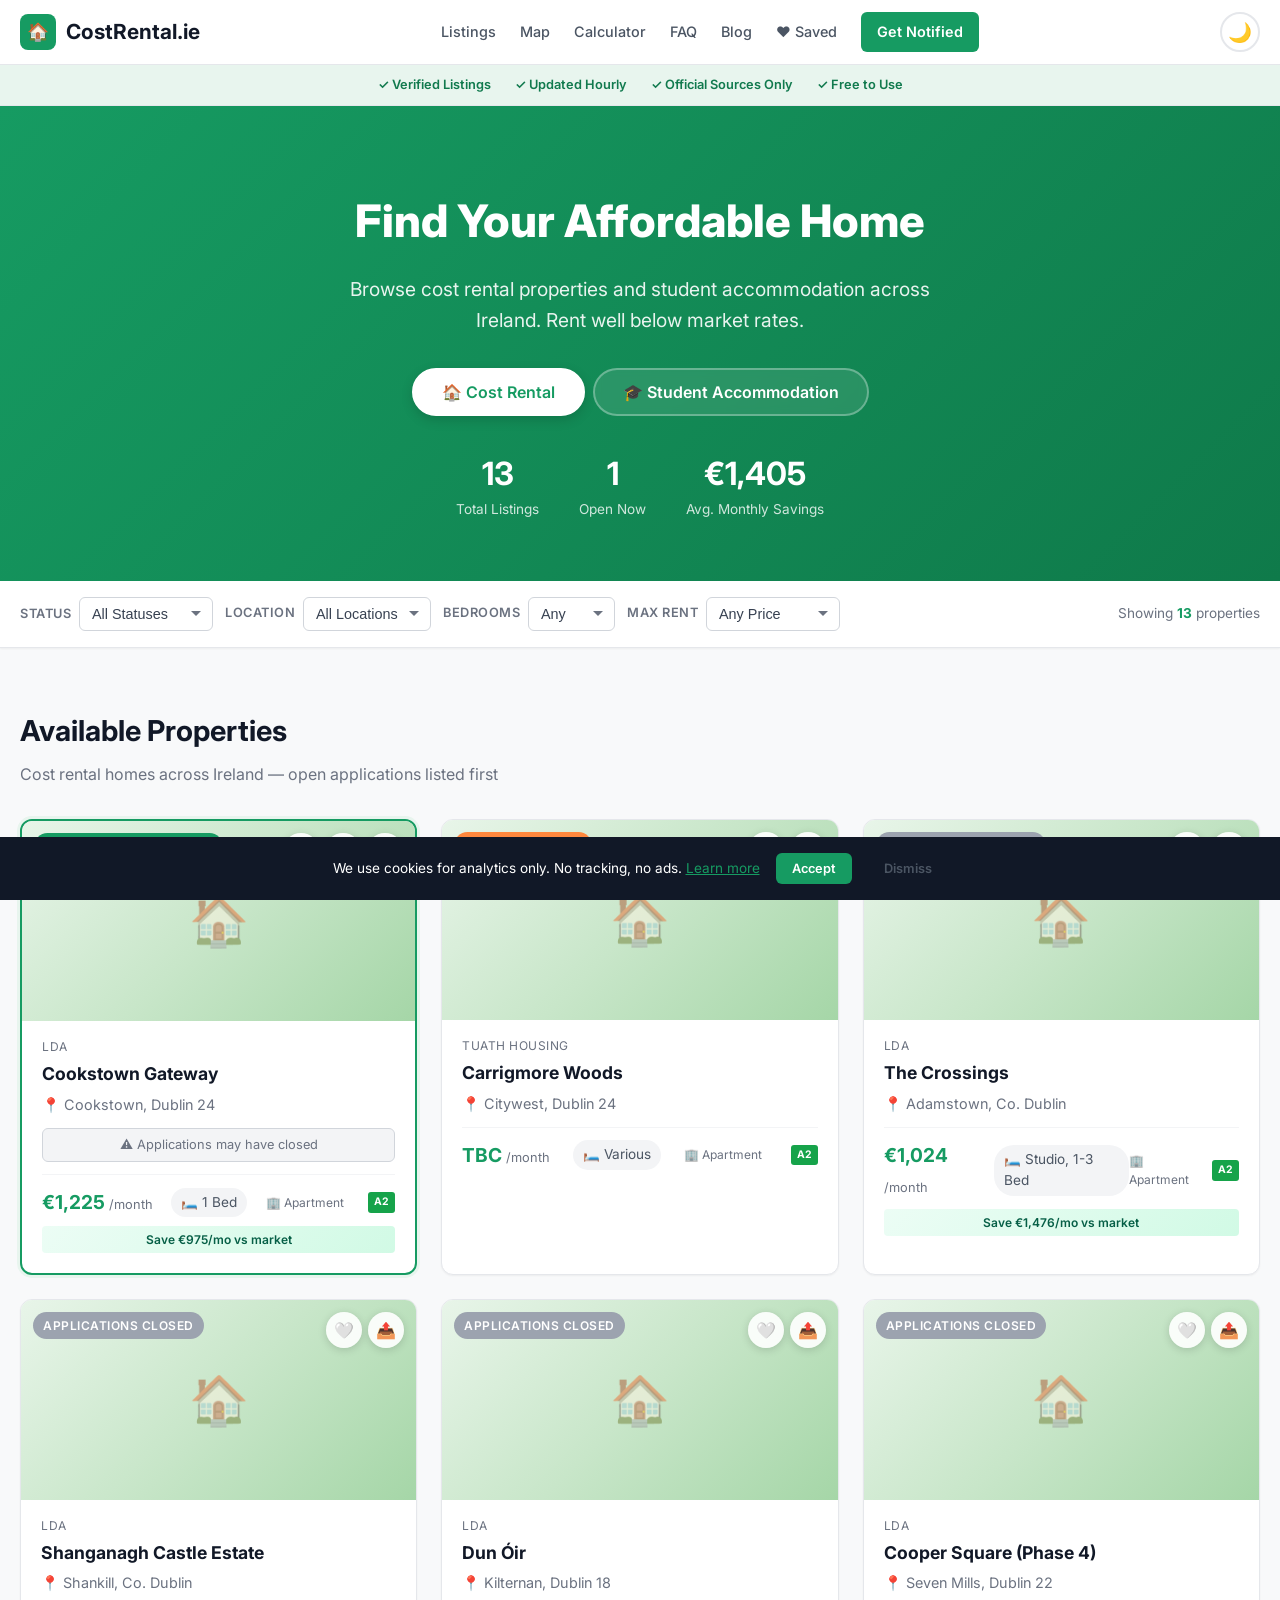
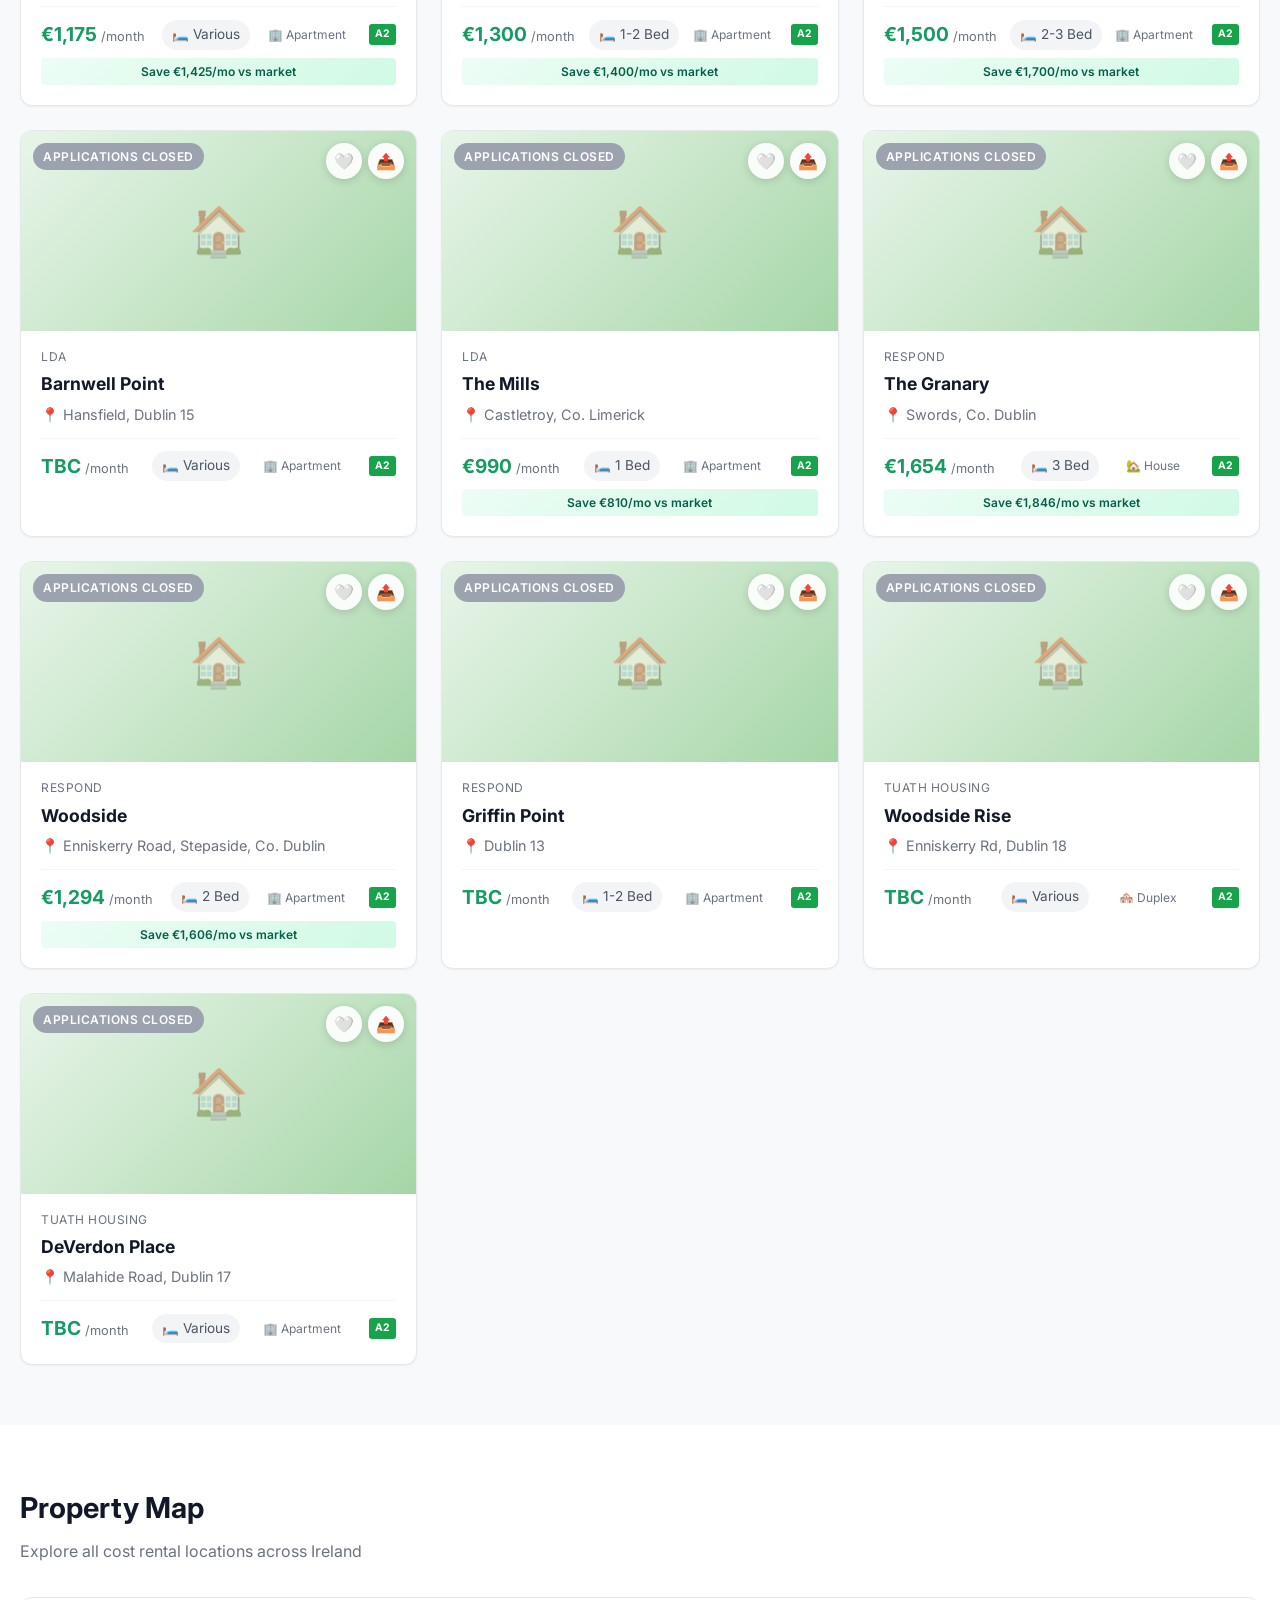
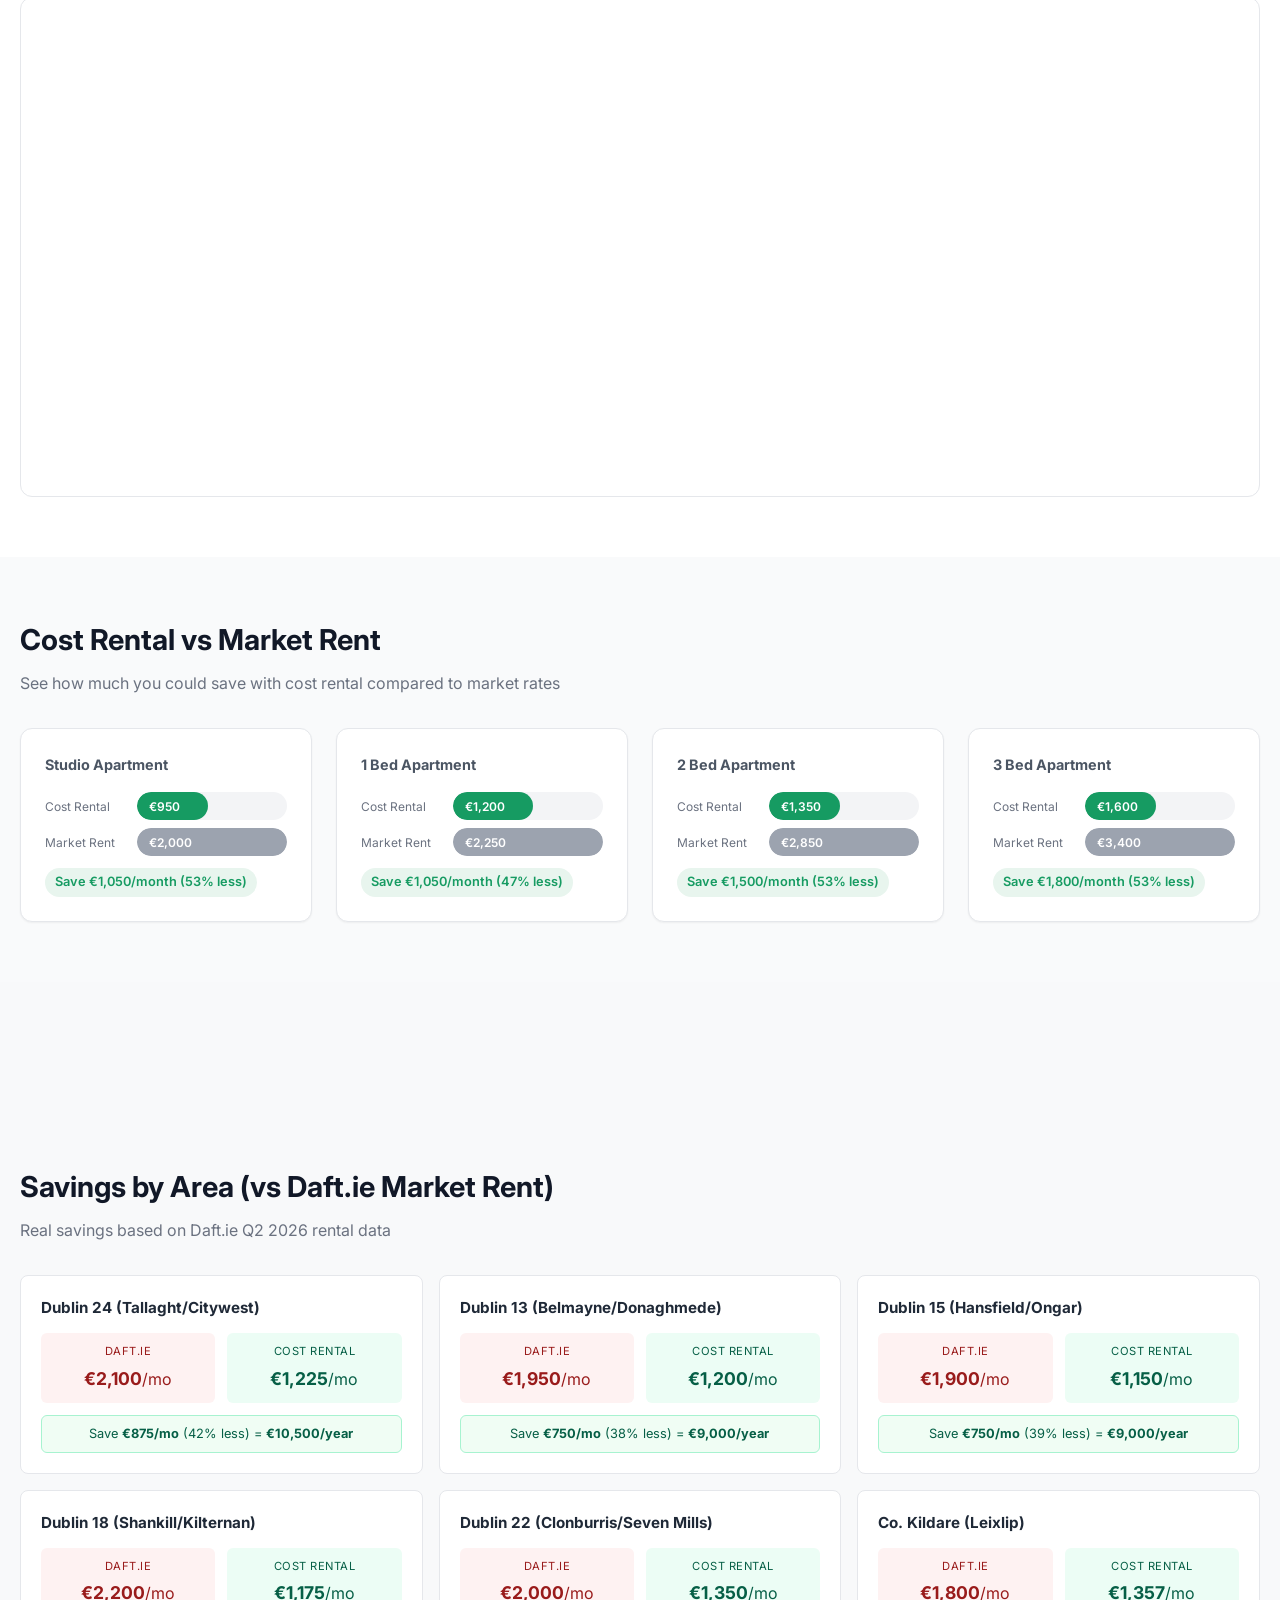
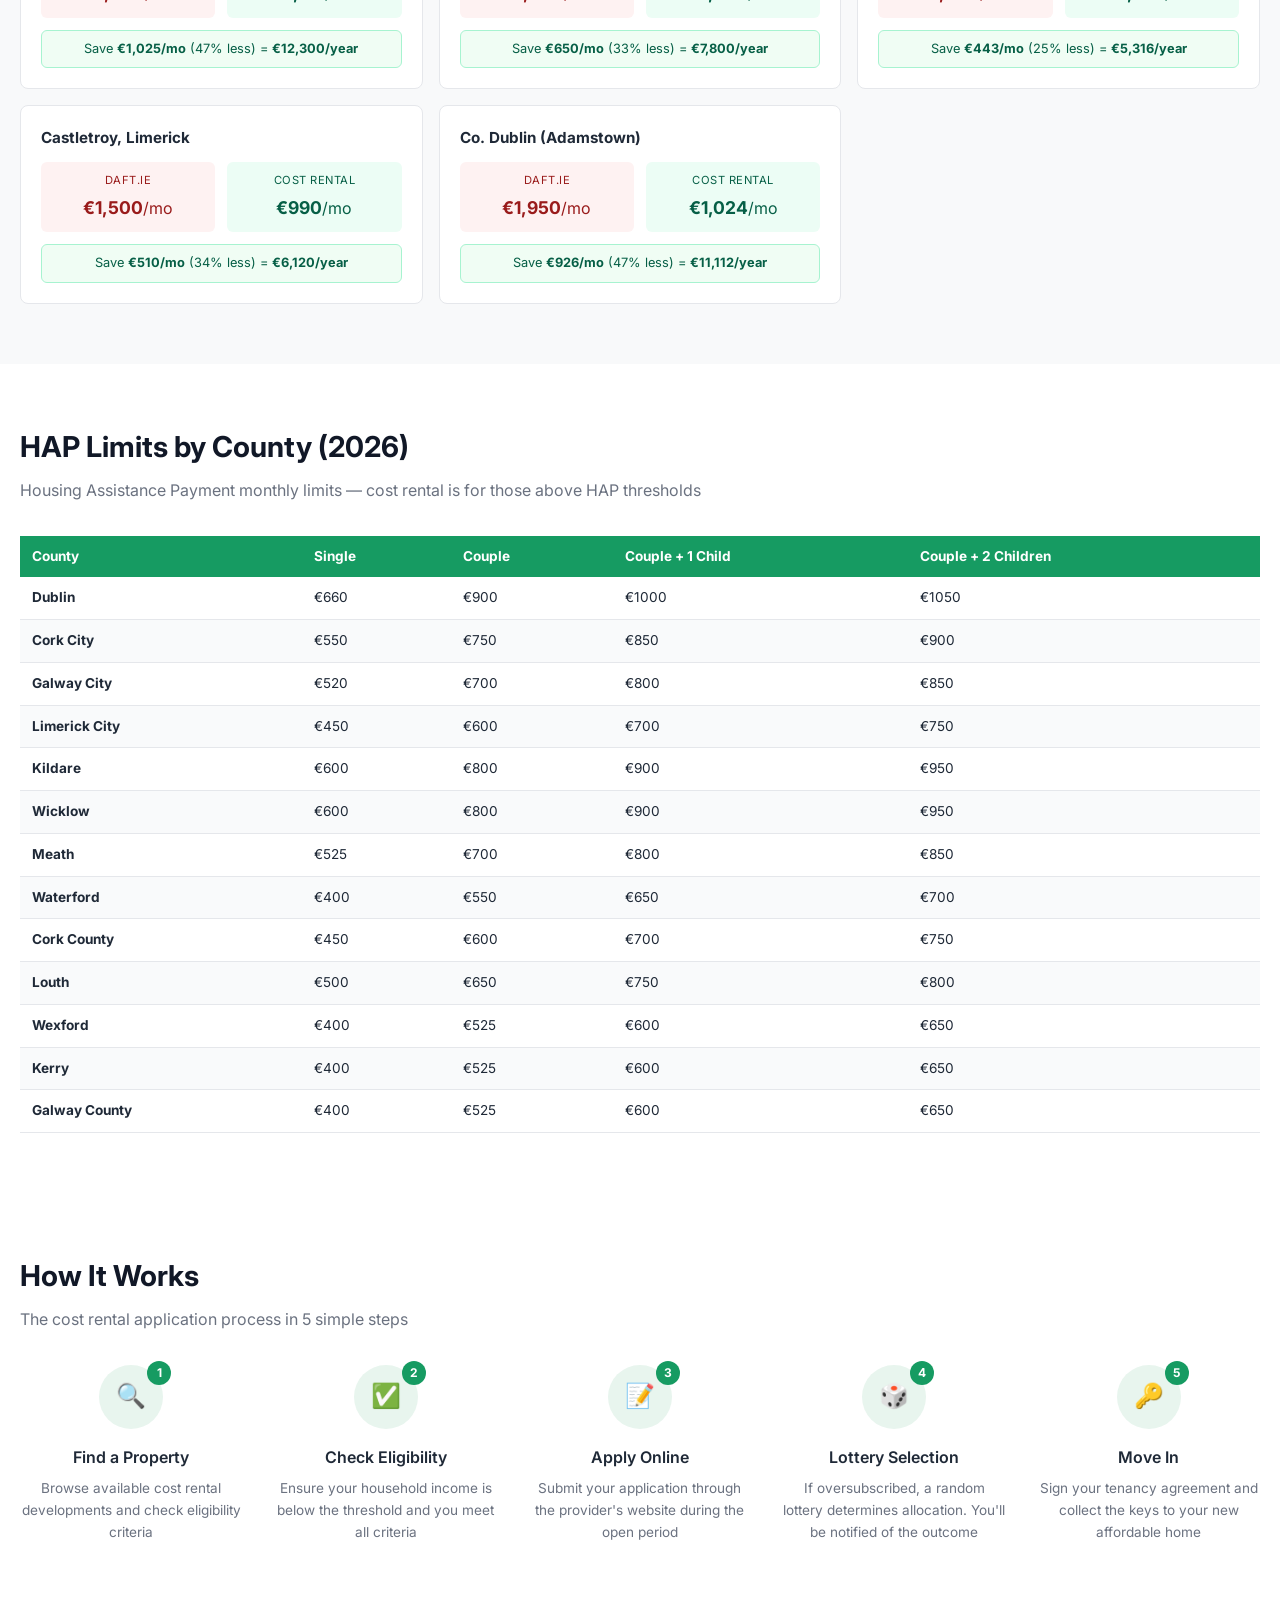
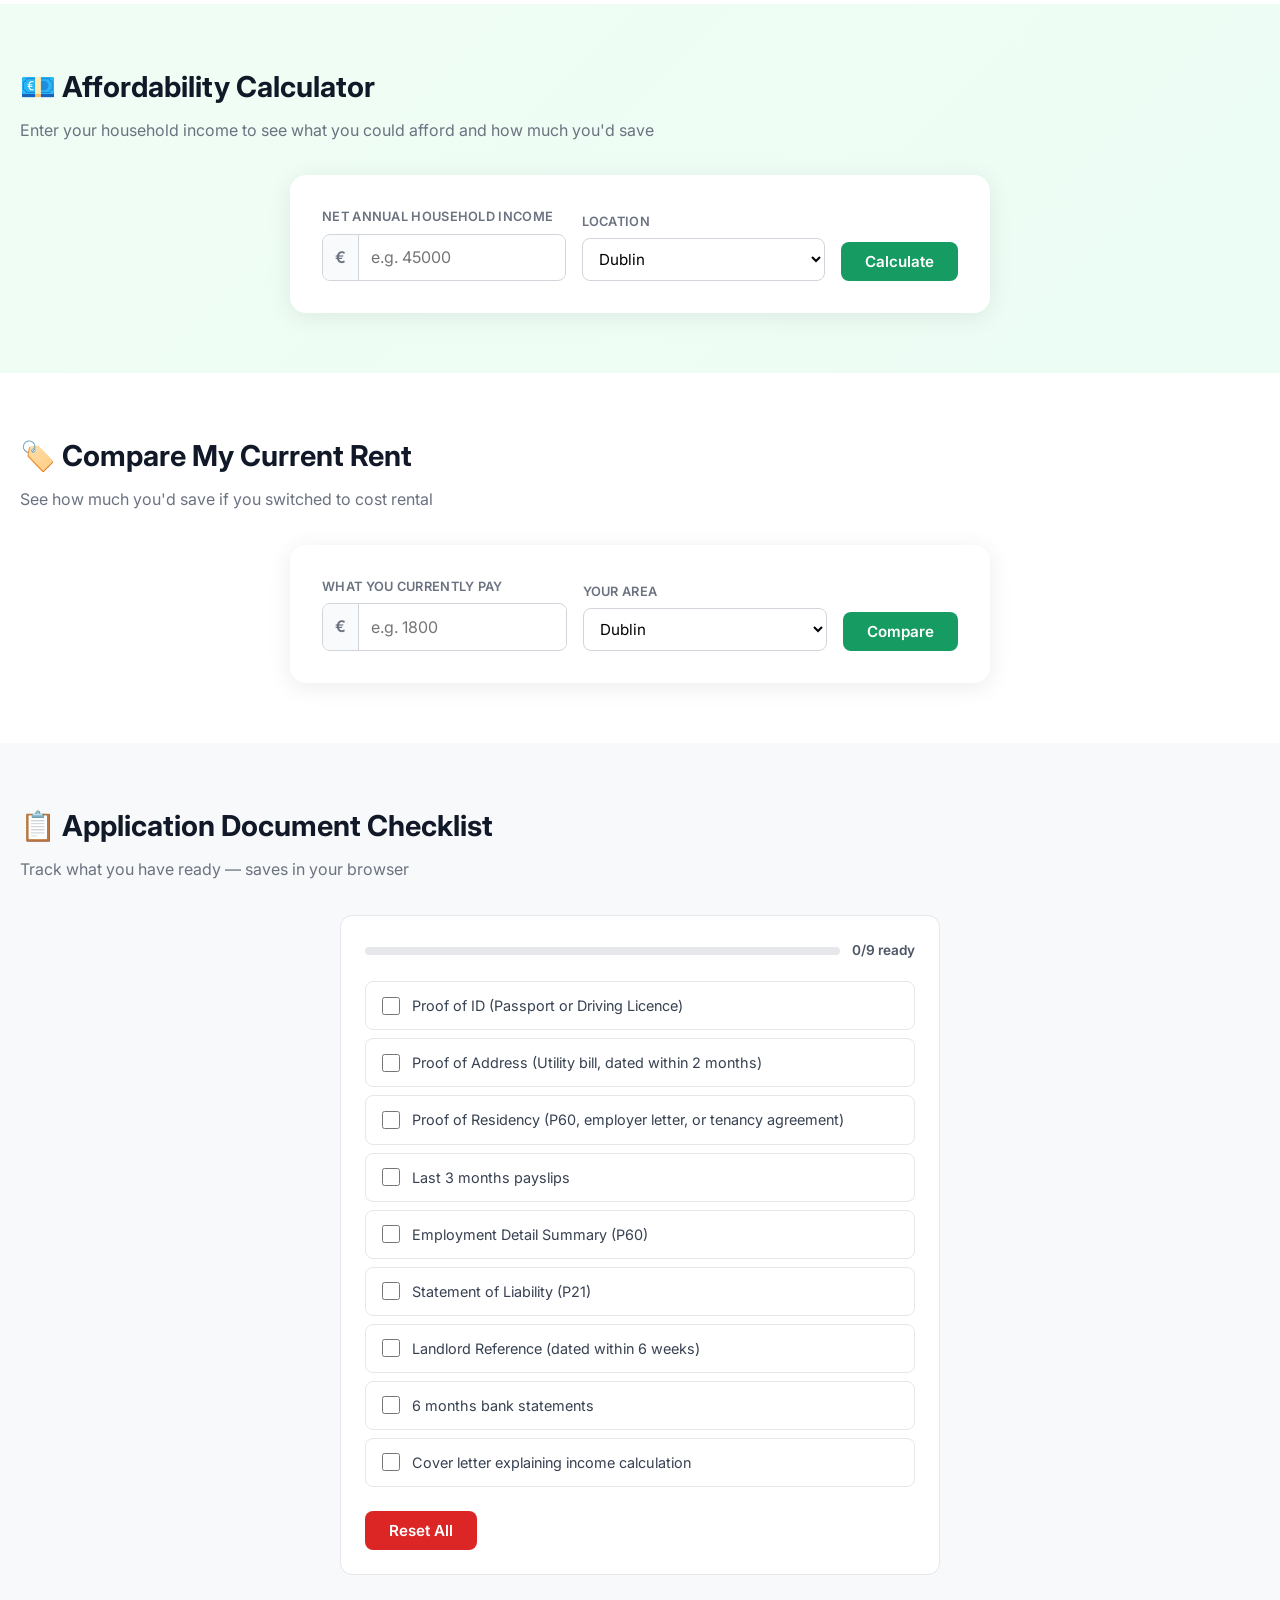
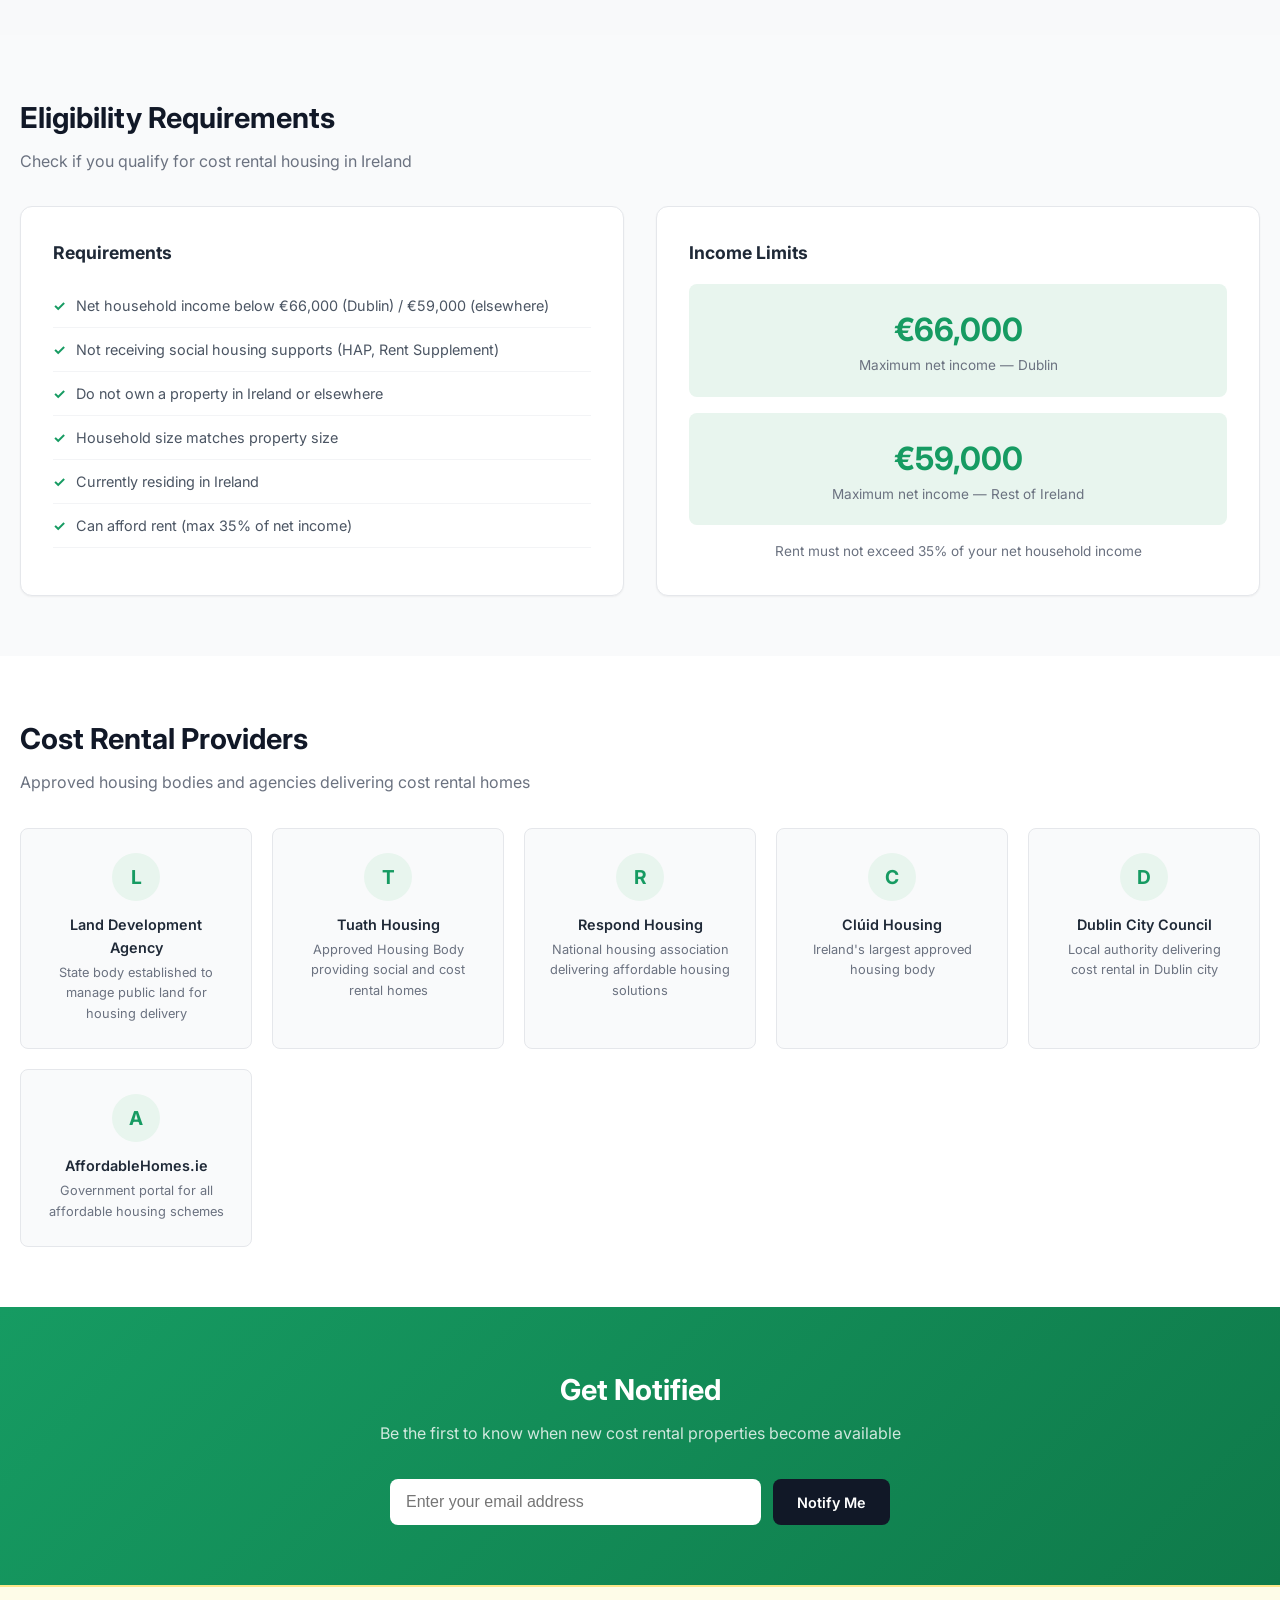
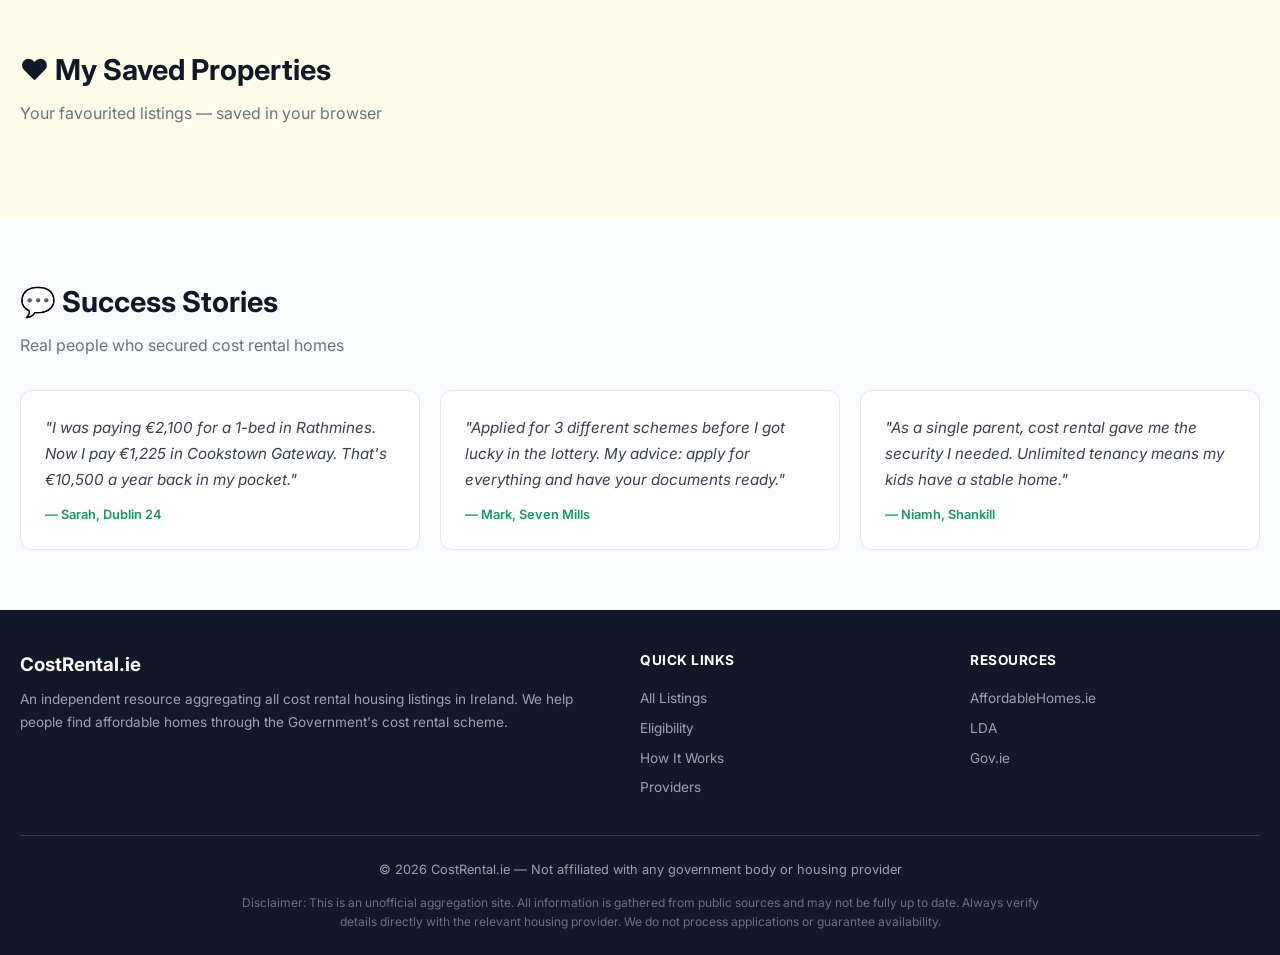
==== index.html @ 3039e9ed "feat: cost rental ireland v2 - full site" ====
<!DOCTYPE html>
<html lang="en">
<head>
  <meta charset="UTF-8">
  <meta name="viewport" content="width=device-width, initial-scale=1.0">
  <script async src="https://pagead2.googlesyndication.com/pagead/js/adsbygoogle.js?client=ca-pub-9636330397610882"
     crossorigin="anonymous"></script>
  <title>Cost Rental Ireland — Find Affordable Homes Below Market Rent</title>
  <meta name="description" content="All Irish cost rental listings in one place. Find homes 40-60% below market rent from LDA, Tuath, Respond, Clúid. Updated hourly. Applications open now.">
  <meta name="keywords" content="cost rental Ireland, affordable housing Ireland, LDA cost rental, below market rent Dublin, Tuath housing, Respond housing, affordable rent Ireland 2026">
  <meta name="author" content="CostRental.ie">

  <!-- Open Graph / Social sharing -->
  <meta property="og:type" content="website">
  <meta property="og:title" content="Cost Rental Ireland — Homes 40-60% Below Market Rent">
  <meta property="og:description" content="Browse all cost rental properties in Ireland. Applications open now. Rent from €990/month.">
  <meta property="og:url" content="https://regal-scone-69e00e.netlify.app/">
  <meta property="og:image" content="https://lda.ie/uploads/images/The-Gateway-Info-Card_2024-06-24-102638_gcny.png">

  <!-- Twitter Card -->
  <meta name="twitter:card" content="summary_large_image">
  <meta name="twitter:title" content="Cost Rental Ireland — Affordable Homes">
  <meta name="twitter:description" content="All cost rental listings in one place. Homes 40-60% below market rent.">
  <meta name="twitter:image" content="https://lda.ie/uploads/images/The-Gateway-Info-Card_2024-06-24-102638_gcny.png">

  <link rel="preconnect" href="https://fonts.googleapis.com">
  <link rel="preconnect" href="https://fonts.gstatic.com" crossorigin>
  <link href="https://fonts.googleapis.com/css2?family=Inter:wght@400;500;600;700;800&display=swap" rel="stylesheet">
  <link rel="stylesheet" href="https://unpkg.com/leaflet@1.9.4/dist/leaflet.css">
  <link rel="stylesheet" href="css/style.css">
  <!-- Plausible Analytics (privacy-friendly, no cookies) -->
  <script defer data-domain="costrentalhomes.netlify.app" src="https://plausible.io/js/script.js"></script>
  <!-- Google AdSense -->
  <script async src="https://pagead2.googlesyndication.com/pagead/js/adsbygoogle.js?client=ca-pub-9636330397610882" crossorigin="anonymous"></script>
  <!-- PWA -->
  <link rel="manifest" href="/manifest.json">
  <meta name="theme-color" content="#169B62">
  <link rel="icon" href="/favicon.svg" type="image/svg+xml">
  <link rel="apple-touch-icon" href="/images/icon-192.png">
</head>
<body>
  <!-- Dark mode init (before paint) -->
  <script>
    if (localStorage.getItem('theme') === 'dark') document.documentElement.setAttribute('data-theme', 'dark');
  </script>

  <!-- Header -->
  <header class="header">
    <div class="container">
      <a href="/" class="logo">
        <div class="logo-icon">🏠</div>
        CostRental.ie
      </a>
      <nav class="nav">
        <a href="#listings">Listings</a>
        <a href="#map-section">Map</a>
        <a href="#calculator">Calculator</a>
        <a href="pages/faq.html">FAQ</a>
        <a href="pages/blog.html">Blog</a>
        <a href="#saved-section">❤️ Saved</a>
        <a href="#notify" class="nav-cta">Get Notified</a>
      </nav>
      <button class="mobile-menu" onclick="document.querySelector('.nav').classList.toggle('nav-open')">☰</button>
      <button class="dark-toggle" onclick="toggleDarkMode()" title="Toggle dark mode">🌙</button>
    </div>
  </header>

  <!-- Trust Badges -->
  <div class="trust-bar">
    <div class="container">
      <span class="trust-badge">✓ Verified Listings</span>
      <span class="trust-badge">✓ Updated Hourly</span>
      <span class="trust-badge">✓ Official Sources Only</span>
      <span class="trust-badge">✓ Free to Use</span>
    </div>
  </div>

  <!-- Hero -->
  <section class="hero">
    <div class="container">
      <h1>Find Your Affordable Home</h1>
      <p>Browse cost rental properties and student accommodation across Ireland. Rent well below market rates.</p>

      <!-- Tab Toggle -->
      <div class="tab-toggle">
        <button class="tab-btn active" onclick="switchTab('cost-rental')">🏠 Cost Rental</button>
        <button class="tab-btn" onclick="switchTab('student')">🎓 Student Accommodation</button>
      </div>

      <div class="hero-stats">
        <div class="hero-stat">
          <div class="hero-stat-number" id="stat-listings">13</div>
          <div class="hero-stat-label" id="stat-listings-label">Total Listings</div>
        </div>
        <div class="hero-stat">
          <div class="hero-stat-number" id="stat-open">1</div>
          <div class="hero-stat-label" id="stat-open-label">Open Now</div>
        </div>
        <div class="hero-stat">
          <div class="hero-stat-number" id="stat-savings">€1,200</div>
          <div class="hero-stat-label" id="stat-savings-label">Avg. Monthly Savings</div>
        </div>
      </div>
    </div>
  </section>

  <!-- Filter Bar (Cost Rental) -->
  <div class="filter-bar" id="filter-bar">
    <div class="container">
      <div class="filter-group">
        <label>Status</label>
        <select class="filter-select" id="filter-status">
          <option value="all">All Statuses</option>
          <option value="saved">❤️ My Saved</option>
          <option value="open">Open</option>
          <option value="coming_soon">Coming Soon</option>
          <option value="closed">Closed</option>
        </select>
      </div>
      <div class="filter-group">
        <label>Location</label>
        <select class="filter-select" id="filter-location">
          <option value="all">All Locations</option>
        </select>
      </div>
      <div class="filter-group">
        <label>Bedrooms</label>
        <select class="filter-select" id="filter-bedrooms">
          <option value="all">Any</option>
          <option value="Studio">Studio</option>
          <option value="1">1 Bed</option>
          <option value="2">2 Bed</option>
          <option value="3">3 Bed</option>
        </select>
      </div>
      <div class="filter-group">
        <label>Max Rent</label>
        <select class="filter-select" id="filter-price">
          <option value="all">Any Price</option>
          <option value="1000">Under €1,000</option>
          <option value="1200">Under €1,200</option>
          <option value="1400">Under €1,400</option>
          <option value="1600">Under €1,600</option>
          <option value="2000">Under €2,000</option>
        </select>
      </div>
      <div class="filter-count">
        Showing <strong id="visible-count">13</strong> properties
      </div>
    </div>
  </div>

  <!-- Filter Bar (Student) - hidden by default -->
  <div class="filter-bar" id="student-filter-bar" style="display:none;">
    <div class="container">
      <div class="filter-group">
        <label>Type</label>
        <select class="filter-select" id="student-filter-type">
          <option value="all">All Types</option>
          <option value="On-Campus">On-Campus</option>
          <option value="Private">Private Halls</option>
        </select>
      </div>
      <div class="filter-group">
        <label>City</label>
        <select class="filter-select" id="student-filter-city">
          <option value="all">All Cities</option>
          <option value="Dublin">Dublin</option>
          <option value="Cork">Cork</option>
          <option value="Galway">Galway</option>
          <option value="Limerick">Limerick</option>
          <option value="Kildare">Kildare</option>
        </select>
      </div>
      <div class="filter-group">
        <label>Max Per Week</label>
        <select class="filter-select" id="student-filter-price">
          <option value="all">Any Price</option>
          <option value="150">Under €150/wk</option>
          <option value="200">Under €200/wk</option>
          <option value="250">Under €250/wk</option>
          <option value="300">Under €300/wk</option>
          <option value="350">Under €350/wk</option>
        </select>
      </div>
      <div class="filter-group">
        <label>Status</label>
        <select class="filter-select" id="student-filter-status">
          <option value="all">All</option>
          <option value="open">Open / Available</option>
          <option value="closed">Closed / Waitlist</option>
        </select>
      </div>
      <div class="filter-group">
        <label>Sort</label>
        <select class="filter-select" id="student-filter-sort">
          <option value="status">Open First</option>
          <option value="price-asc">Price: Low → High</option>
          <option value="price-desc">Price: High → Low</option>
          <option value="name">Name A-Z</option>
        </select>
      </div>
      <div class="filter-count">
        Showing <strong id="student-visible-count">12</strong> accommodations
      </div>
    </div>
  </div>

  <!-- Listings (Cost Rental) -->
  <section class="section" id="listings">
    <div class="container">
      <h2 class="section-title">Available Properties</h2>
      <p class="section-subtitle">Cost rental homes across Ireland — open applications listed first</p>
      <div class="listings-grid" id="listings-grid"></div>
    </div>
  </section>

  <!-- Listings (Student) - hidden by default -->
  <section class="section" id="student-listings" style="display:none;">
    <div class="container">
      <h2 class="section-title">🎓 Student Accommodation</h2>
      <p class="section-subtitle">On-campus and private student housing across Ireland</p>
      <div class="listings-grid" id="student-grid"></div>
    </div>
  </section>

  <!-- Student Checklist - hidden by default -->
  <section class="section" id="student-checklist-section" style="display:none;">
    <div class="container">
      <h2 class="section-title">📋 Student Accommodation Checklist</h2>
      <p class="section-subtitle">Documents you'll need when booking accommodation</p>
      <div class="checklist-card" id="student-checklist-card">
        <div class="checklist-progress">
          <div class="checklist-bar"><div class="checklist-bar-fill" id="student-checklist-bar-fill"></div></div>
          <span id="student-checklist-count">0/6 ready</span>
        </div>
        <div class="checklist-items" id="student-checklist-items"></div>
      </div>
    </div>
  </section>

  <!-- Map -->
  <section class="section map-section" id="map-section">
    <div class="container">
      <h2 class="section-title">Property Map</h2>
      <p class="section-subtitle">Explore all cost rental locations across Ireland</p>
      <div id="map"></div>
    </div>
  </section>

  <!-- Comparison -->
  <section class="section comparison-section" id="comparison">
    <div class="container">
      <h2 class="section-title">Cost Rental vs Market Rent</h2>
      <p class="section-subtitle">See how much you could save with cost rental compared to market rates</p>
      <div class="chart-grid" id="chart-grid"></div>
    </div>
  </section>

  <!-- Daft Comparison by Area -->
  <section class="section" id="daft-comparison">
    <!-- Ad Zone -->
    <div class="ad-zone"><ins class="adsbygoogle" style="display:block" data-ad-client="ca-pub-9636330397610882" data-ad-slot="auto" data-ad-format="auto" data-full-width-responsive="true"></ins><script>(adsbygoogle = window.adsbygoogle || []).push({});</script></div>
    <div class="container">
      <h2 class="section-title">Savings by Area (vs Daft.ie Market Rent)</h2>
      <p class="section-subtitle">Real savings based on Daft.ie Q2 2026 rental data</p>
      <div class="area-comparison-grid" id="area-comparison-grid"></div>
    </div>
  </section>

  <!-- HAP Limits -->
  <section class="section" id="hap-limits" style="background: var(--white);">
    <div class="container">
      <h2 class="section-title">HAP Limits by County (2026)</h2>
      <p class="section-subtitle">Housing Assistance Payment monthly limits — cost rental is for those above HAP thresholds</p>
      <div style="overflow-x: auto;">
        <table class="hap-table" id="hap-table">
          <thead>
            <tr><th>County</th><th>Single</th><th>Couple</th><th>Couple + 1 Child</th><th>Couple + 2 Children</th></tr>
          </thead>
          <tbody id="hap-tbody"></tbody>
        </table>
      </div>
    </div>
  </section>

  <!-- How It Works -->
  <section class="section how-it-works" id="how-it-works">
    <div class="container">
      <h2 class="section-title">How It Works</h2>
      <p class="section-subtitle">The cost rental application process in 5 simple steps</p>
      <div class="steps-grid">
        <div class="step">
          <div class="step-number">1</div>
          <div class="step-icon">🔍</div>
          <h4>Find a Property</h4>
          <p>Browse available cost rental developments and check eligibility criteria</p>
        </div>
        <div class="step">
          <div class="step-number">2</div>
          <div class="step-icon">✅</div>
          <h4>Check Eligibility</h4>
          <p>Ensure your household income is below the threshold and you meet all criteria</p>
        </div>
        <div class="step">
          <div class="step-number">3</div>
          <div class="step-icon">📝</div>
          <h4>Apply Online</h4>
          <p>Submit your application through the provider's website during the open period</p>
        </div>
        <div class="step">
          <div class="step-number">4</div>
          <div class="step-icon">🎲</div>
          <h4>Lottery Selection</h4>
          <p>If oversubscribed, a random lottery determines allocation. You'll be notified of the outcome</p>
        </div>
        <div class="step">
          <div class="step-number">5</div>
          <div class="step-icon">🔑</div>
          <h4>Move In</h4>
          <p>Sign your tenancy agreement and collect the keys to your new affordable home</p>
        </div>
      </div>
    </div>
  </section>

  <!-- Affordability Calculator -->
  <section class="section calculator-section" id="calculator">
    <div class="container">
      <h2 class="section-title">💶 Affordability Calculator</h2>
      <p class="section-subtitle">Enter your household income to see what you could afford and how much you'd save</p>
      <div class="calculator-card">
        <div class="calc-inputs">
          <div class="calc-field">
            <label for="calc-income">Net Annual Household Income</label>
            <div class="input-with-prefix">
              <span>€</span>
              <input type="number" id="calc-income" placeholder="e.g. 45000" min="0" max="100000" step="1000">
            </div>
          </div>
          <div class="calc-field">
            <label for="calc-location">Location</label>
            <select id="calc-location">
              <option value="dublin">Dublin</option>
              <option value="elsewhere">Outside Dublin</option>
            </select>
          </div>
          <button class="calc-btn" onclick="calculateAffordability()">Calculate</button>
        </div>
        <div class="calc-results" id="calc-results" style="display:none;">
          <div class="calc-result-grid">
            <div class="calc-result-item">
              <div class="calc-label">Your max affordable rent</div>
              <div class="calc-value" id="calc-max-rent">—</div>
              <div class="calc-note">35% of net income</div>
            </div>
            <div class="calc-result-item">
              <div class="calc-label">Eligible?</div>
              <div class="calc-value" id="calc-eligible">—</div>
              <div class="calc-note" id="calc-eligible-note"></div>
            </div>
            <div class="calc-result-item">
              <div class="calc-label">Avg. saving vs market rent</div>
              <div class="calc-value" id="calc-saving">—</div>
              <div class="calc-note">Per year</div>
            </div>
          </div>
          <div class="calc-matching" id="calc-matching"></div>
        </div>
      </div>
    </div>
  </section>

  <!-- Compare My Rent Tool -->
  <section class="section" id="compare-rent" style="background: var(--white);">
    <div class="container">
      <h2 class="section-title">🏷️ Compare My Current Rent</h2>
      <p class="section-subtitle">See how much you'd save if you switched to cost rental</p>
      <div class="calculator-card">
        <div class="calc-inputs">
          <div class="calc-field">
            <label for="my-rent">What you currently pay</label>
            <div class="input-with-prefix">
              <span>€</span>
              <input type="number" id="my-rent" placeholder="e.g. 1800" min="0" max="5000" step="50">
            </div>
          </div>
          <div class="calc-field">
            <label for="my-area">Your area</label>
            <select id="my-area">
              <option value="dublin">Dublin</option>
              <option value="cork">Cork</option>
              <option value="galway">Galway</option>
              <option value="limerick">Limerick</option>
              <option value="kildare">Kildare</option>
              <option value="other">Other</option>
            </select>
          </div>
          <button class="calc-btn" onclick="compareMyRent()">Compare</button>
        </div>
        <div class="calc-results" id="compare-results" style="display:none;">
          <div class="calc-result-grid">
            <div class="calc-result-item">
              <div class="calc-label">Your current rent</div>
              <div class="calc-value" id="compare-current">—</div>
              <div class="calc-note">Per month</div>
            </div>
            <div class="calc-result-item">
              <div class="calc-label">Avg cost rental in your area</div>
              <div class="calc-value" id="compare-costrental" style="color: var(--primary);">—</div>
              <div class="calc-note">Per month</div>
            </div>
            <div class="calc-result-item">
              <div class="calc-label">You'd save</div>
              <div class="calc-value" id="compare-saving">—</div>
              <div class="calc-note" id="compare-annual">Per year</div>
            </div>
          </div>
          <div id="compare-context" style="margin-top: 16px; font-size: 0.85rem; color: var(--gray-600); text-align: center;"></div>
        </div>
      </div>
    </div>
  </section>

  <!-- Document Checklist -->
  <section class="section" id="checklist-section">
    <div class="container">
      <h2 class="section-title">📋 Application Document Checklist</h2>
      <p class="section-subtitle">Track what you have ready — saves in your browser</p>
      <div class="checklist-card" id="checklist-card">
        <div class="checklist-progress">
          <div class="checklist-bar"><div class="checklist-bar-fill" id="checklist-bar-fill"></div></div>
          <span id="checklist-count">0/9 ready</span>
        </div>
        <div class="checklist-items" id="checklist-items"></div>
        <button class="calc-btn" onclick="resetChecklist()" style="margin-top:16px;background:#dc2626;">Reset All</button>
      </div>
    </div>
  </section>

  <!-- Eligibility -->
  <section class="section eligibility-section" id="eligibility">
    <div class="container">
      <h2 class="section-title">Eligibility Requirements</h2>
      <p class="section-subtitle">Check if you qualify for cost rental housing in Ireland</p>
      <div class="eligibility-grid">
        <div class="eligibility-card">
          <h3>Requirements</h3>
          <ul class="eligibility-list" id="eligibility-list"></ul>
        </div>
        <div class="eligibility-card">
          <h3>Income Limits</h3>
          <div class="income-highlight" style="margin-bottom: 16px;">
            <div class="amount">€66,000</div>
            <div class="label">Maximum net income — Dublin</div>
          </div>
          <div class="income-highlight">
            <div class="amount">€59,000</div>
            <div class="label">Maximum net income — Rest of Ireland</div>
          </div>
          <p style="margin-top: 16px; font-size: 0.85rem; color: var(--gray-500); text-align: center;">
            Rent must not exceed 35% of your net household income
          </p>
        </div>
      </div>
    </div>
  </section>

  <!-- Providers -->
  <section class="section providers-section" id="providers">
    <div class="container">
      <h2 class="section-title">Cost Rental Providers</h2>
      <p class="section-subtitle">Approved housing bodies and agencies delivering cost rental homes</p>
      <div class="providers-grid" id="providers-grid"></div>
    </div>
  </section>

  <!-- Notification Signup -->
  <section class="section notify-section" id="notify">
    <div class="container">
      <h2 class="section-title">Get Notified</h2>
      <p class="section-subtitle">Be the first to know when new cost rental properties become available</p>
      <form class="notify-form" action="https://formspree.io/f/xpwzgkdl" method="POST">
        <input type="email" name="email" placeholder="Enter your email address" required>
        <button type="submit">Notify Me</button>
      </form>
    </div>
  </section>

  <!-- Saved Properties -->
  <section class="section saved-section" id="saved-section">
    <div class="container">
      <h2 class="section-title">❤️ My Saved Properties</h2>
      <p class="section-subtitle">Your favourited listings — saved in your browser</p>
      <div class="listings-grid" id="saved-grid">
        <p class="empty-saved" id="empty-saved">No saved properties yet. Click the 🤍 on any listing to save it here.</p>
      </div>
    </div>
  </section>

  <!-- Testimonials -->
  <section class="section" id="testimonials" style="background: var(--gray-50);">
    <div class="container">
      <h2 class="section-title">💬 Success Stories</h2>
      <p class="section-subtitle">Real people who secured cost rental homes</p>
      <div class="testimonial-grid">
        <div class="testimonial-card">
          <div class="testimonial-quote">"I was paying €2,100 for a 1-bed in Rathmines. Now I pay €1,225 in Cookstown Gateway. That's €10,500 a year back in my pocket."</div>
          <div class="testimonial-author">— Sarah, Dublin 24</div>
        </div>
        <div class="testimonial-card">
          <div class="testimonial-quote">"Applied for 3 different schemes before I got lucky in the lottery. My advice: apply for everything and have your documents ready."</div>
          <div class="testimonial-author">— Mark, Seven Mills</div>
        </div>
        <div class="testimonial-card">
          <div class="testimonial-quote">"As a single parent, cost rental gave me the security I needed. Unlimited tenancy means my kids have a stable home."</div>
          <div class="testimonial-author">— Niamh, Shankill</div>
        </div>
      </div>
    </div>
  </section>

  <!-- Footer -->
  <footer class="footer">
    <div class="container">
      <div class="footer-grid">
        <div class="footer-brand">
          <h3>CostRental.ie</h3>
          <p>An independent resource aggregating all cost rental housing listings in Ireland. We help people find affordable homes through the Government's cost rental scheme.</p>
        </div>
        <div class="footer-links">
          <h4>Quick Links</h4>
          <a href="#listings">All Listings</a>
          <a href="#eligibility">Eligibility</a>
          <a href="#how-it-works">How It Works</a>
          <a href="#providers">Providers</a>
        </div>
        <div class="footer-links">
          <h4>Resources</h4>
          <a href="https://affordablehomes.ie/" target="_blank">AffordableHomes.ie</a>
          <a href="https://lda.ie" target="_blank">LDA</a>
          <a href="https://www.gov.ie/en/publication/cost-rental/" target="_blank">Gov.ie</a>
        </div>
      </div>
      <div class="footer-bottom">
        <p>© 2026 CostRental.ie — Not affiliated with any government body or housing provider</p>
        <p class="footer-disclaimer">
          Disclaimer: This is an unofficial aggregation site. All information is gathered from public sources and may not be fully up to date. 
          Always verify details directly with the relevant housing provider. We do not process applications or guarantee availability.
        </p>
      </div>
    </div>
  </footer>

  <!-- Back to Top -->
  <button class="back-to-top" id="back-to-top" onclick="window.scrollTo({top:0,behavior:'smooth'})">↑</button>

  <!-- Cookie Consent -->
  <div class="cookie-banner" id="cookie-banner" style="display:none;">
    <div class="cookie-text">We use cookies for analytics only. No tracking, no ads. <a href="pages/faq.html">Learn more</a></div>
    <button onclick="acceptCookies()">Accept</button>
    <button onclick="dismissCookies()" style="background:transparent;color:var(--gray-600);">Dismiss</button>
  </div>

  <!-- Newsletter Popup -->
  <div class="newsletter-popup" id="newsletter-popup" style="display:none;">
    <div class="popup-content">
      <button class="popup-close" onclick="closeNewsletter()">✕</button>
      <h3>🔔 Never Miss a Listing</h3>
      <p>Get notified the moment new cost rental applications open. Free, no spam.</p>
      <form action="https://formspree.io/f/xpwzgkdl" method="POST" class="popup-form">
        <input type="email" name="email" placeholder="your@email.com" required>
        <button type="submit">Notify Me</button>
      </form>
    </div>
  </div>

  <script src="https://unpkg.com/leaflet@1.9.4/dist/leaflet.js"></script>
  <script src="js/app.js"></script>
  <script src="js/map.js"></script>
  <script>if ('serviceWorker' in navigator) navigator.serviceWorker.register('/sw.js');</script>
</body>
</html>
---- css/style.css ----
/* === RESET & VARIABLES === */
*, *::before, *::after { box-sizing: border-box; margin: 0; padding: 0; }

:root {
  --primary: #169B62;
  --primary-dark: #117a4e;
  --primary-light: #e8f5ee;
  --orange: #FF883E;
  --red: #E34234;
  --bg: #f8f9fa;
  --white: #ffffff;
  --gray-50: #f9fafb;
  --gray-100: #f3f4f6;
  --gray-200: #e5e7eb;
  --gray-300: #d1d5db;
  --gray-400: #9ca3af;
  --gray-500: #6b7280;
  --gray-600: #4b5563;
  --gray-700: #374151;
  --gray-800: #1f2937;
  --gray-900: #111827;
  --shadow-sm: 0 1px 2px rgba(0,0,0,0.05);
  --shadow: 0 4px 6px -1px rgba(0,0,0,0.1);
  --shadow-lg: 0 10px 25px -3px rgba(0,0,0,0.1);
  --radius: 12px;
  --radius-sm: 8px;
  --max-width: 1280px;
}

/* Dark Mode */
[data-theme="dark"] {
  --bg: #0f1419;
  --white: #1a2332;
  --gray-50: #1e2a3a;
  --gray-100: #243447;
  --gray-200: #2d3f54;
  --gray-300: #3d5068;
  --gray-400: #7a8fa6;
  --gray-500: #9bb0c7;
  --gray-600: #b8cde0;
  --gray-700: #d4e3f0;
  --gray-800: #e8f1f8;
  --gray-900: #f5f9fc;
  --primary-light: #0d3d2a;
  --shadow-sm: 0 1px 2px rgba(0,0,0,0.3);
  --shadow: 0 4px 6px -1px rgba(0,0,0,0.4);
  --shadow-lg: 0 10px 25px -3px rgba(0,0,0,0.5);
}

html { scroll-behavior: smooth; }
body {
  font-family: 'Inter', -apple-system, BlinkMacSystemFont, sans-serif;
  background: var(--bg);
  color: var(--gray-800);
  line-height: 1.6;
}
a { color: var(--primary); text-decoration: none; }
a:hover { color: var(--primary-dark); }
img { max-width: 100%; height: auto; display: block; }
button { cursor: pointer; font-family: inherit; }

/* === CONTAINER === */
.container { max-width: var(--max-width); margin: 0 auto; padding: 0 20px; }

/* === HEADER === */
.header {
  background: var(--white);
  border-bottom: 1px solid var(--gray-200);
  position: sticky;
  top: 0;
  z-index: 1000;
  padding: 12px 0;
}
.header .container {
  display: flex;
  align-items: center;
  justify-content: space-between;
}
.logo {
  display: flex;
  align-items: center;
  gap: 10px;
  font-size: 1.3rem;
  font-weight: 700;
  color: var(--gray-900);
}
.logo-icon {
  width: 36px;
  height: 36px;
  background: var(--primary);
  border-radius: 8px;
  display: flex;
  align-items: center;
  justify-content: center;
  color: white;
  font-size: 1.1rem;
}
.nav { display: flex; gap: 24px; align-items: center; }
.nav a {
  color: var(--gray-600);
  font-size: 0.9rem;
  font-weight: 500;
  transition: color 0.2s;
}
.nav a:hover { color: var(--primary); }
.nav-cta {
  background: var(--primary) !important;
  color: white !important;
  padding: 8px 16px;
  border-radius: 6px;
  font-weight: 600 !important;
}
.nav-cta:hover { background: var(--primary-dark) !important; }
.mobile-menu { display: none; background: none; border: none; font-size: 1.5rem; }

/* === HERO === */
.hero {
  background: linear-gradient(135deg, var(--primary) 0%, #0f7a4a 100%);
  color: white;
  padding: 80px 0 60px;
  text-align: center;
}
.hero h1 { font-size: 2.8rem; font-weight: 800; margin-bottom: 16px; }
.hero p { font-size: 1.2rem; opacity: 0.9; max-width: 600px; margin: 0 auto 32px; }
.hero-stats {
  display: flex;
  justify-content: center;
  gap: 40px;
  margin-top: 32px;
}
.hero-stat { text-align: center; }
.hero-stat-number { font-size: 2rem; font-weight: 700; }
.hero-stat-label { font-size: 0.85rem; opacity: 0.8; }

/* === FILTER BAR === */
.filter-bar {
  background: var(--white);
  border-bottom: 1px solid var(--gray-200);
  padding: 16px 0;
  position: sticky;
  top: 57px;
  z-index: 999;
  box-shadow: var(--shadow-sm);
}
.filter-bar .container {
  display: flex;
  gap: 12px;
  align-items: center;
  flex-wrap: wrap;
}
.filter-group { display: flex; align-items: center; gap: 8px; }
.filter-group label {
  font-size: 0.8rem;
  font-weight: 600;
  color: var(--gray-500);
  text-transform: uppercase;
  letter-spacing: 0.5px;
}
.filter-select {
  padding: 8px 32px 8px 12px;
  border: 1px solid var(--gray-300);
  border-radius: 6px;
  font-size: 0.9rem;
  color: var(--gray-700);
  background: white;
  appearance: none;
  background-image: url("data:image/svg+xml,%3Csvg xmlns='http://www.w3.org/2000/svg' width='12' height='12' viewBox='0 0 12 12'%3E%3Cpath fill='%236b7280' d='M6 8L1 3h10z'/%3E%3C/svg%3E");
  background-repeat: no-repeat;
  background-position: right 10px center;
  cursor: pointer;
}
.filter-select:focus { outline: none; border-color: var(--primary); }
.filter-count {
  margin-left: auto;
  font-size: 0.85rem;
  color: var(--gray-500);
}
.filter-count strong { color: var(--primary); }

/* === SECTION === */
.section { padding: 60px 0; }
.section-title {
  font-size: 1.8rem;
  font-weight: 700;
  margin-bottom: 8px;
  color: var(--gray-900);
}
.section-subtitle {
  color: var(--gray-500);
  margin-bottom: 32px;
  font-size: 1rem;
}

/* === LISTINGS GRID === */
.listings-grid {
  display: grid;
  grid-template-columns: repeat(auto-fill, minmax(340px, 1fr));
  gap: 24px;
}
.listing-card {
  background: var(--white);
  border-radius: var(--radius);
  overflow: hidden;
  box-shadow: var(--shadow-sm);
  transition: transform 0.2s, box-shadow 0.2s;
  border: 1px solid var(--gray-200);
  cursor: pointer;
  text-decoration: none;
  color: inherit;
  display: block;
}
.listing-card:hover {
  transform: translateY(-6px);
  box-shadow: 0 12px 40px rgba(0,0,0,0.15);
  border-color: var(--primary);
}
.listing-card:active {
  transform: translateY(-2px);
  box-shadow: 0 4px 12px rgba(0,0,0,0.1);
}
.listing-card.status-open {
  border: 2px solid var(--primary);
  box-shadow: 0 0 0 3px var(--primary-light);
  order: -2;
}

.listing-card.status-coming_soon {
  order: -1;
}

.listing-card.status-closed {
  order: 0;
}

.card-image.no-image {
  background: linear-gradient(135deg, #e8f5e9 0%, #c8e6c9 50%, #a5d6a7 100%);
  display: flex;
  align-items: center;
  justify-content: center;
  min-height: 180px;
}

.card-image.no-image::after {
  content: '🏠';
  font-size: 3rem;
  opacity: 0.5;
}
.card-image {
  position: relative;
  height: 200px;
  overflow: hidden;
}
.card-image img {
  width: 100%;
  height: 100%;
  object-fit: cover;
  transition: transform 0.3s;
}
.listing-card:hover .card-image img { transform: scale(1.08); }
.listing-card:hover .card-image::after {
  content: 'View Details →';
  position: absolute;
  bottom: 0;
  left: 0;
  right: 0;
  background: linear-gradient(transparent, rgba(0,0,0,0.7));
  color: white;
  padding: 20px 12px 10px;
  font-size: 0.8rem;
  font-weight: 600;
  text-align: center;
}
.card-image {
  position: relative;
  overflow: hidden;
}
.card-badge {
  position: absolute;
  top: 12px;
  left: 12px;
  padding: 4px 10px;
  border-radius: 20px;
  font-size: 0.75rem;
  font-weight: 600;
  text-transform: uppercase;
  letter-spacing: 0.5px;
}
.badge-open { background: var(--primary); color: white; }
.badge-coming_soon { background: var(--orange); color: white; }
.badge-closed { background: var(--gray-400); color: white; }
.card-body { padding: 16px 20px 20px; }
.card-provider {
  font-size: 0.75rem;
  color: var(--gray-500);
  text-transform: uppercase;
  letter-spacing: 0.5px;
  margin-bottom: 4px;
}
.card-name {
  font-size: 1.1rem;
  font-weight: 700;
  color: var(--gray-900);
  margin-bottom: 4px;
}
.card-location {
  font-size: 0.9rem;
  color: var(--gray-500);
  display: flex;
  align-items: center;
  gap: 4px;
  margin-bottom: 12px;
}
.card-details {
  display: flex;
  justify-content: space-between;
  align-items: center;
  padding-top: 12px;
  border-top: 1px solid var(--gray-100);
}
.card-rent {
  font-size: 1.2rem;
  font-weight: 700;
  color: var(--primary);
}
.card-rent span { font-size: 0.8rem; font-weight: 400; color: var(--gray-500); }
.card-beds {
  font-size: 0.85rem;
  color: var(--gray-600);
  background: var(--gray-100);
  padding: 4px 10px;
  border-radius: 20px;
}

/* === MAP SECTION === */
.map-section { background: var(--white); }
#map {
  height: 500px;
  border-radius: var(--radius);
  border: 1px solid var(--gray-200);
  z-index: 1;
}

/* === COMPARISON CHART === */
.comparison-section { background: var(--gray-50); }
.chart-grid {
  display: grid;
  grid-template-columns: repeat(auto-fit, minmax(250px, 1fr));
  gap: 24px;
  margin-top: 24px;
}
.chart-item {
  background: var(--white);
  padding: 24px;
  border-radius: var(--radius);
  box-shadow: var(--shadow-sm);
  border: 1px solid var(--gray-200);
}
.chart-item h4 {
  font-size: 0.9rem;
  color: var(--gray-600);
  margin-bottom: 16px;
}
.bar-container { display: flex; flex-direction: column; gap: 8px; }
.bar-row {
  display: flex;
  align-items: center;
  gap: 12px;
}
.bar-label {
  font-size: 0.75rem;
  color: var(--gray-500);
  width: 80px;
  flex-shrink: 0;
}
.bar-track {
  flex: 1;
  height: 28px;
  background: var(--gray-100);
  border-radius: 14px;
  overflow: hidden;
  position: relative;
}
.bar-fill {
  height: 100%;
  border-radius: 14px;
  display: flex;
  align-items: center;
  padding: 0 12px;
  font-size: 0.75rem;
  font-weight: 600;
  color: white;
  transition: width 1s ease;
}
.bar-fill.cost-rental { background: var(--primary); }
.bar-fill.market { background: var(--gray-400); }
.savings-badge {
  display: inline-block;
  background: var(--primary-light);
  color: var(--primary);
  padding: 4px 10px;
  border-radius: 20px;
  font-size: 0.8rem;
  font-weight: 600;
  margin-top: 12px;
}

/* === HOW IT WORKS === */
.how-it-works { background: var(--white); }
.steps-grid {
  display: grid;
  grid-template-columns: repeat(auto-fit, minmax(220px, 1fr));
  gap: 32px;
  margin-top: 32px;
}
.step {
  text-align: center;
  position: relative;
}
.step-icon {
  width: 64px;
  height: 64px;
  background: var(--primary-light);
  border-radius: 50%;
  display: flex;
  align-items: center;
  justify-content: center;
  margin: 0 auto 16px;
  font-size: 1.5rem;
}
.step-number {
  position: absolute;
  top: -4px;
  left: 50%;
  transform: translateX(16px);
  width: 24px;
  height: 24px;
  background: var(--primary);
  color: white;
  border-radius: 50%;
  font-size: 0.75rem;
  font-weight: 700;
  display: flex;
  align-items: center;
  justify-content: center;
}
.step h4 { font-size: 1rem; font-weight: 600; margin-bottom: 8px; color: var(--gray-800); }
.step p { font-size: 0.85rem; color: var(--gray-500); }

/* === ELIGIBILITY === */
.eligibility-section { background: var(--gray-50); }
.eligibility-grid {
  display: grid;
  grid-template-columns: 1fr 1fr;
  gap: 32px;
  margin-top: 24px;
}
.eligibility-card {
  background: var(--white);
  padding: 32px;
  border-radius: var(--radius);
  box-shadow: var(--shadow-sm);
  border: 1px solid var(--gray-200);
}
.eligibility-card h3 {
  font-size: 1.1rem;
  margin-bottom: 16px;
  color: var(--gray-800);
}
.eligibility-list { list-style: none; }
.eligibility-list li {
  padding: 10px 0;
  border-bottom: 1px solid var(--gray-100);
  font-size: 0.9rem;
  color: var(--gray-600);
  display: flex;
  align-items: flex-start;
  gap: 10px;
}
.eligibility-list li::before {
  content: '✓';
  color: var(--primary);
  font-weight: 700;
  flex-shrink: 0;
}
.income-highlight {
  background: var(--primary-light);
  padding: 20px;
  border-radius: var(--radius-sm);
  text-align: center;
}
.income-highlight .amount {
  font-size: 2rem;
  font-weight: 700;
  color: var(--primary);
}
.income-highlight .label {
  font-size: 0.85rem;
  color: var(--gray-500);
}

/* === PROVIDERS === */
.providers-section { background: var(--white); }
.providers-grid {
  display: grid;
  grid-template-columns: repeat(auto-fit, minmax(200px, 1fr));
  gap: 20px;
  margin-top: 24px;
}
.provider-card {
  background: var(--gray-50);
  padding: 24px;
  border-radius: var(--radius-sm);
  text-align: center;
  border: 1px solid var(--gray-200);
  transition: border-color 0.2s, box-shadow 0.2s;
  text-decoration: none;
  color: inherit;
  display: block;
}
.provider-card:hover {
  border-color: var(--primary);
  box-shadow: var(--shadow);
}
.provider-card .provider-icon {
  width: 48px;
  height: 48px;
  background: var(--primary-light);
  border-radius: 50%;
  display: flex;
  align-items: center;
  justify-content: center;
  margin: 0 auto 12px;
  font-size: 1.2rem;
  font-weight: 700;
  color: var(--primary);
}
.provider-card h4 { font-size: 0.9rem; font-weight: 600; color: var(--gray-800); margin-bottom: 4px; }
.provider-card p { font-size: 0.8rem; color: var(--gray-500); }

/* === NOTIFICATION SIGNUP === */
.notify-section {
  background: linear-gradient(135deg, var(--primary) 0%, #0f7a4a 100%);
  color: white;
  text-align: center;
}
.notify-section .section-title { color: white; }
.notify-section .section-subtitle { color: rgba(255,255,255,0.8); }
.notify-form {
  max-width: 500px;
  margin: 0 auto;
  display: flex;
  gap: 12px;
}
.notify-form input {
  flex: 1;
  padding: 14px 16px;
  border: none;
  border-radius: 8px;
  font-size: 1rem;
  outline: none;
}
.notify-form button {
  padding: 14px 24px;
  background: var(--gray-900);
  color: white;
  border: none;
  border-radius: 8px;
  font-weight: 600;
  font-size: 0.9rem;
  transition: background 0.2s;
}
.notify-form button:hover { background: var(--gray-700); }

/* === FOOTER === */
.footer {
  background: var(--gray-900);
  color: var(--gray-400);
  padding: 40px 0 24px;
}
.footer-grid {
  display: grid;
  grid-template-columns: 2fr 1fr 1fr;
  gap: 40px;
  margin-bottom: 32px;
}
.footer-brand h3 { color: white; margin-bottom: 8px; }
.footer-brand p { font-size: 0.85rem; line-height: 1.7; }
.footer-links h4 { color: white; font-size: 0.85rem; margin-bottom: 12px; text-transform: uppercase; letter-spacing: 0.5px; }
.footer-links a { display: block; color: var(--gray-400); font-size: 0.85rem; padding: 4px 0; }
.footer-links a:hover { color: white; }
.footer-bottom {
  border-top: 1px solid var(--gray-700);
  padding-top: 24px;
  font-size: 0.8rem;
  text-align: center;
}
.footer-disclaimer {
  margin-top: 12px;
  font-size: 0.75rem;
  color: var(--gray-500);
  max-width: 800px;
  margin-left: auto;
  margin-right: auto;
}

/* === LISTING DETAIL PAGE === */
.listing-hero {
  position: relative;
  height: 400px;
  overflow: hidden;
}
.listing-hero img {
  width: 100%;
  height: 100%;
  object-fit: cover;
}
.listing-hero-overlay {
  position: absolute;
  bottom: 0;
  left: 0;
  right: 0;
  padding: 40px;
  background: linear-gradient(transparent, rgba(0,0,0,0.7));
  color: white;
}
.listing-content { padding: 40px 0; }
.listing-grid {
  display: grid;
  grid-template-columns: 2fr 1fr;
  gap: 32px;
}
.listing-main h2 { font-size: 1.3rem; margin-bottom: 16px; color: var(--gray-800); }
.listing-main p { color: var(--gray-600); margin-bottom: 16px; line-height: 1.8; }
.listing-sidebar {
  position: sticky;
  top: 80px;
}
.sidebar-card {
  background: var(--white);
  border: 1px solid var(--gray-200);
  border-radius: var(--radius);
  padding: 24px;
  box-shadow: var(--shadow-sm);
  margin-bottom: 20px;
}
.sidebar-card h3 { font-size: 1rem; margin-bottom: 12px; }
.sidebar-rent {
  font-size: 2rem;
  font-weight: 700;
  color: var(--primary);
}
.sidebar-rent span { font-size: 0.9rem; color: var(--gray-500); font-weight: 400; }
.btn-primary {
  display: block;
  width: 100%;
  padding: 14px;
  background: var(--primary);
  color: white;
  border: none;
  border-radius: 8px;
  font-size: 1rem;
  font-weight: 600;
  text-align: center;
  margin-top: 16px;
  transition: background 0.2s;
}
.btn-primary:hover { background: var(--primary-dark); color: white; }
.amenity-tags { display: flex; flex-wrap: wrap; gap: 8px; margin-top: 12px; }
.amenity-tag {
  background: var(--gray-100);
  padding: 6px 12px;
  border-radius: 20px;
  font-size: 0.8rem;
  color: var(--gray-600);
}
.gallery-grid {
  display: grid;
  grid-template-columns: repeat(3, 1fr);
  gap: 8px;
  margin: 16px 0;
}
.gallery-grid img {
  width: 100%;
  height: 150px;
  object-fit: cover;
  border-radius: var(--radius-sm);
  cursor: pointer;
  transition: opacity 0.2s;
}
.gallery-grid img:hover { opacity: 0.8; }
#listing-map { height: 300px; border-radius: var(--radius-sm); margin-top: 16px; }

/* === RESPONSIVE === */
@media (max-width: 768px) {
  .hero h1 { font-size: 1.8rem; }
  .hero-stats { gap: 20px; }
  .nav { display: none; }
  .mobile-menu { display: block; }
  .filter-bar .container { flex-direction: column; align-items: stretch; }
  .filter-group { width: 100%; }
  .filter-select { width: 100%; }
  .filter-count { margin-left: 0; margin-top: 8px; }
  .listings-grid { grid-template-columns: 1fr; }
  .eligibility-grid { grid-template-columns: 1fr; }
  .steps-grid { grid-template-columns: 1fr 1fr; }
  .footer-grid { grid-template-columns: 1fr; }
  .listing-grid { grid-template-columns: 1fr; }
  .listing-hero { height: 250px; }
  .notify-form { flex-direction: column; }
  .chart-grid { grid-template-columns: 1fr; }
}
@media (max-width: 480px) {
  .hero { padding: 40px 0 30px; }
  .hero h1 { font-size: 1.5rem; }
  .section { padding: 40px 0; }
  .steps-grid { grid-template-columns: 1fr; }
}

/* === COUNTDOWN TIMER === */
.card-countdown {
  background: #ecfdf5;
  border: 1px solid #a7f3d0;
  color: #065f46;
  padding: 6px 12px;
  border-radius: 6px;
  font-size: 0.8rem;
  margin-bottom: 12px;
  text-align: center;
}

.card-countdown.soon {
  background: #fffbeb;
  border-color: #fde68a;
  color: #92400e;
}

.card-countdown.urgent {
  background: #fef2f2;
  border-color: #fecaca;
  color: #991b1b;
  animation: pulse-urgency 1.5s ease-in-out infinite;
}

.card-countdown.expired {
  background: #f3f4f6;
  border-color: #d1d5db;
  color: #6b7280;
}

@keyframes pulse-urgency {
  0%, 100% { transform: scale(1); }
  50% { transform: scale(1.02); }
}

/* === SAVE & SHARE BUTTONS === */
.listing-card {
  position: relative;
}

.card-link {
  display: block;
  text-decoration: none;
  color: inherit;
}

.card-actions {
  position: absolute;
  top: 12px;
  right: 12px;
  display: flex;
  gap: 6px;
  z-index: 10;
}

.btn-save, .btn-share {
  width: 36px;
  height: 36px;
  border-radius: 50%;
  border: none;
  background: rgba(255, 255, 255, 0.9);
  backdrop-filter: blur(4px);
  cursor: pointer;
  font-size: 1rem;
  display: flex;
  align-items: center;
  justify-content: center;
  box-shadow: 0 2px 8px rgba(0,0,0,0.15);
  transition: transform 0.2s, background 0.2s;
}

.btn-save:hover, .btn-share:hover {
  transform: scale(1.15);
  background: white;
}

.btn-save.saved {
  background: #fef2f2;
}

/* === SAVINGS BADGE === */
.card-savings {
  background: linear-gradient(135deg, #ecfdf5 0%, #d1fae5 100%);
  color: #065f46;
  padding: 4px 10px;
  border-radius: 4px;
  font-size: 0.75rem;
  font-weight: 600;
  margin-top: 8px;
  text-align: center;
}


/* === CALCULATOR === */
.calculator-section {
  background: linear-gradient(135deg, #f0fdf4 0%, #ecfdf5 100%);
}

.calculator-card {
  max-width: 700px;
  margin: 0 auto;
  background: white;
  border-radius: 16px;
  padding: 32px;
  box-shadow: 0 4px 24px rgba(0,0,0,0.08);
}

.calc-inputs {
  display: flex;
  gap: 16px;
  align-items: flex-end;
  flex-wrap: wrap;
}

.calc-field {
  flex: 1;
  min-width: 180px;
}

.calc-field label {
  display: block;
  font-size: 0.8rem;
  font-weight: 600;
  color: #6b7280;
  margin-bottom: 6px;
  text-transform: uppercase;
  letter-spacing: 0.3px;
}

.input-with-prefix {
  display: flex;
  align-items: center;
  border: 1px solid #d1d5db;
  border-radius: 8px;
  overflow: hidden;
}

.input-with-prefix span {
  padding: 10px 12px;
  background: #f9fafb;
  color: #6b7280;
  font-weight: 600;
  border-right: 1px solid #d1d5db;
}

.input-with-prefix input {
  border: none;
  padding: 10px 12px;
  font-size: 1rem;
  width: 100%;
  outline: none;
  font-family: inherit;
}

.calc-field select {
  width: 100%;
  padding: 10px 12px;
  border: 1px solid #d1d5db;
  border-radius: 8px;
  font-size: 0.95rem;
  font-family: inherit;
  background: white;
}

.calc-btn {
  padding: 10px 24px;
  background: var(--primary);
  color: white;
  border: none;
  border-radius: 8px;
  font-size: 0.95rem;
  font-weight: 600;
  cursor: pointer;
  transition: background 0.2s;
  white-space: nowrap;
}

.calc-btn:hover {
  background: #0d7a4a;
}

.calc-results {
  margin-top: 28px;
  padding-top: 24px;
  border-top: 1px solid #e5e7eb;
}

.calc-result-grid {
  display: grid;
  grid-template-columns: repeat(auto-fit, minmax(180px, 1fr));
  gap: 20px;
  margin-bottom: 20px;
}

.calc-result-item {
  text-align: center;
  padding: 16px;
  background: #f9fafb;
  border-radius: 10px;
}

.calc-label {
  font-size: 0.75rem;
  color: #6b7280;
  text-transform: uppercase;
  letter-spacing: 0.3px;
  margin-bottom: 6px;
}

.calc-value {
  font-size: 1.5rem;
  font-weight: 800;
  color: var(--primary);
}

.calc-note {
  font-size: 0.75rem;
  color: #9ca3af;
  margin-top: 4px;
}

.calc-matching h4 {
  font-size: 0.9rem;
  margin-bottom: 10px;
  color: #374151;
}

.calc-match {
  padding: 8px 12px;
  background: #ecfdf5;
  border-radius: 6px;
  margin-bottom: 6px;
  font-size: 0.85rem;
}

@media (max-width: 768px) {
  .calc-inputs {
    flex-direction: column;
  }
  .calc-field {
    min-width: 100%;
  }
}


/* === TAB TOGGLE === */
.tab-toggle {
  display: flex;
  gap: 8px;
  justify-content: center;
  margin: 24px 0 20px;
}

.tab-btn {
  padding: 12px 28px;
  border: 2px solid rgba(255,255,255,0.3);
  border-radius: 30px;
  background: rgba(255,255,255,0.1);
  color: white;
  font-size: 1rem;
  font-weight: 600;
  cursor: pointer;
  transition: all 0.2s;
  backdrop-filter: blur(4px);
}

.tab-btn:hover {
  background: rgba(255,255,255,0.2);
  border-color: rgba(255,255,255,0.5);
}

.tab-btn.active {
  background: white;
  color: var(--primary);
  border-color: white;
  box-shadow: 0 4px 12px rgba(0,0,0,0.15);
}

/* === STUDENT CARDS === */
.card-type-badge {
  position: absolute;
  top: 12px;
  left: 12px;
  background: rgba(0,0,0,0.7);
  color: white;
  padding: 4px 10px;
  border-radius: 4px;
  font-size: 0.7rem;
  font-weight: 600;
  text-transform: uppercase;
  letter-spacing: 0.5px;
}

.card-annual {
  font-size: 0.75rem;
  color: #6b7280;
  margin-top: 4px;
}

.student-amenities {
  display: flex;
  gap: 6px;
  flex-wrap: wrap;
  margin-top: 10px;
}

.student-amenity {
  background: #f3f4f6;
  padding: 3px 8px;
  border-radius: 4px;
  font-size: 0.7rem;
  color: #4b5563;
}

.card-notes {
  font-size: 0.75rem;
  color: #065f46;
  background: #ecfdf5;
  padding: 6px 10px;
  border-radius: 6px;
  margin-top: 10px;
}

.student-card.status-open {
  border: 2px solid var(--primary);
  box-shadow: 0 4px 12px rgba(22, 163, 74, 0.12);
}

/* Mobile tab adjustments */
@media (max-width: 768px) {
  .tab-toggle {
    flex-direction: column;
    align-items: center;
  }
  .tab-btn {
    width: 100%;
    max-width: 280px;
  }
}


/* === SAVED SECTION === */
.saved-section {
  background: #fefce8;
  border-top: 2px solid #fde68a;
}

.empty-saved {
  text-align: center;
  color: #6b7280;
  padding: 40px 20px;
  font-size: 1rem;
  grid-column: 1 / -1;
}


/* === DARK MODE TOGGLE === */
.dark-toggle {
  background: none;
  border: 2px solid var(--gray-200);
  border-radius: 50%;
  width: 40px;
  height: 40px;
  font-size: 1.2rem;
  cursor: pointer;
  display: flex;
  align-items: center;
  justify-content: center;
  transition: all 0.2s;
}
.dark-toggle:hover { border-color: var(--primary); }
[data-theme="dark"] .dark-toggle { border-color: var(--gray-400); }
[data-theme="dark"] .header { background: #0a2e1c; }
[data-theme="dark"] .hero { background: linear-gradient(135deg, #0a2e1c 0%, #051a10 100%); }
[data-theme="dark"] .listing-card { background: var(--white); border-color: var(--gray-200); }
[data-theme="dark"] .filter-bar { background: var(--white); border-color: var(--gray-200); }
[data-theme="dark"] .filter-select { background: var(--gray-50); color: var(--gray-800); border-color: var(--gray-300); }
[data-theme="dark"] .card-body { color: var(--gray-800); }
[data-theme="dark"] .section { background: var(--bg); }
[data-theme="dark"] .footer { background: var(--white); border-color: var(--gray-200); }
[data-theme="dark"] .notify-section { background: linear-gradient(135deg, #0d3d2a 0%, #051a10 100%); }
[data-theme="dark"] .calculator-card { background: var(--white); }
[data-theme="dark"] .saved-section { background: #1a2332; border-color: var(--gray-300); }


/* === FAQ ACCORDION === */
.faq-list { display: flex; flex-direction: column; gap: 8px; }
.faq-item { background: var(--white); border: 1px solid var(--gray-200); border-radius: var(--radius-sm); overflow: hidden; }
.faq-question {
  width: 100%; padding: 18px 20px; border: none; background: none;
  font-size: 1rem; font-weight: 600; text-align: left; cursor: pointer;
  display: flex; justify-content: space-between; align-items: center;
  color: var(--gray-800); font-family: inherit;
}
.faq-question:hover { background: var(--gray-50); }
.faq-arrow { font-size: 0.7rem; transition: transform 0.2s; color: var(--gray-400); }
.faq-item.open .faq-arrow { transform: rotate(180deg); }
.faq-answer { display: none; padding: 0 20px 18px; color: var(--gray-600); font-size: 0.9rem; line-height: 1.7; }
.faq-item.open .faq-answer { display: block; }
.faq-answer ul, .faq-answer ol { padding-left: 20px; margin: 8px 0; }
.faq-answer li { margin-bottom: 6px; }
.faq-answer a { color: var(--primary); }


/* === BLOG === */
.blog-article { background: var(--white); border: 1px solid var(--gray-200); border-radius: var(--radius); padding: 32px; margin-bottom: 24px; }
.blog-meta { display: flex; gap: 12px; margin-bottom: 12px; }
.blog-date { font-size: 0.8rem; color: var(--gray-500); }
.blog-tag { font-size: 0.7rem; background: var(--primary-light); color: var(--primary); padding: 2px 8px; border-radius: 4px; font-weight: 600; text-transform: uppercase; }
.blog-article h2 { font-size: 1.3rem; margin-bottom: 12px; color: var(--gray-800); }
.blog-article h3 { font-size: 1rem; margin: 16px 0 8px; color: var(--gray-700); }
.blog-article p { color: var(--gray-600); margin-bottom: 12px; line-height: 1.7; }
.blog-article ul, .blog-article ol { padding-left: 20px; margin-bottom: 12px; color: var(--gray-600); }
.blog-article li { margin-bottom: 8px; line-height: 1.6; }
.blog-article a { color: var(--primary); }
.blog-cta { margin-top: 20px; }
.btn-primary { display: inline-block; padding: 12px 24px; background: var(--primary); color: white; text-decoration: none; border-radius: var(--radius-sm); font-weight: 600; font-size: 0.9rem; }
.btn-primary:hover { background: var(--primary-dark); }

/* === HAP TABLE === */
.hap-table { width: 100%; border-collapse: collapse; font-size: 0.85rem; }
.hap-table th { background: var(--primary); color: white; padding: 10px 12px; text-align: left; }
.hap-table td { padding: 10px 12px; border-bottom: 1px solid var(--gray-200); }
.hap-table tr:nth-child(even) { background: var(--gray-50); }
.hap-table tr:hover { background: var(--primary-light); }


/* === AREA COMPARISON === */
.area-comparison-grid { display: grid; grid-template-columns: repeat(auto-fill, minmax(300px, 1fr)); gap: 16px; }
.area-card { background: var(--white); border: 1px solid var(--gray-200); border-radius: var(--radius-sm); padding: 20px; }
.area-card h4 { font-size: 0.95rem; margin-bottom: 12px; color: var(--gray-800); }
.area-prices { display: flex; gap: 12px; margin-bottom: 12px; }
.area-price { flex: 1; padding: 10px; border-radius: 6px; text-align: center; }
.area-price span { display: block; font-size: 0.7rem; text-transform: uppercase; letter-spacing: 0.5px; margin-bottom: 4px; }
.area-price strong { font-size: 1.1rem; }
.area-price.market { background: #fef2f2; color: #991b1b; }
.area-price.costrental { background: #ecfdf5; color: #065f46; }
.area-saving { background: #f0fdf4; border: 1px solid #a7f3d0; border-radius: 6px; padding: 8px 12px; font-size: 0.8rem; color: #065f46; text-align: center; }


/* === PROPERTY TYPE === */
.card-type { font-size: 0.75rem; color: var(--gray-500); text-transform: capitalize; }


/* === DOCUMENT CHECKLIST === */
.checklist-card { max-width: 600px; margin: 0 auto; background: var(--white); border: 1px solid var(--gray-200); border-radius: var(--radius); padding: 24px; }
.checklist-progress { display: flex; align-items: center; gap: 12px; margin-bottom: 20px; }
.checklist-bar { flex: 1; height: 8px; background: var(--gray-200); border-radius: 4px; overflow: hidden; }
.checklist-bar-fill { height: 100%; background: var(--primary); border-radius: 4px; transition: width 0.3s; }
#checklist-count { font-size: 0.85rem; font-weight: 600; color: var(--gray-600); white-space: nowrap; }
.checklist-item { display: flex; align-items: center; gap: 12px; padding: 12px 16px; border: 1px solid var(--gray-200); border-radius: var(--radius-sm); margin-bottom: 8px; cursor: pointer; transition: all 0.2s; }
.checklist-item:hover { border-color: var(--primary); background: var(--primary-light); }
.checklist-item.done { background: #ecfdf5; border-color: #a7f3d0; }
.checklist-item.done span { text-decoration: line-through; color: var(--gray-400); }
.checklist-item input { width: 18px; height: 18px; accent-color: var(--primary); }
.checklist-item span { font-size: 0.9rem; color: var(--gray-700); }

/* === CALENDAR BUTTON === */
.btn-calendar { width: 36px; height: 36px; border-radius: 50%; border: none; background: rgba(255,255,255,0.9); backdrop-filter: blur(4px); cursor: pointer; font-size: 1rem; display: flex; align-items: center; justify-content: center; box-shadow: 0 2px 8px rgba(0,0,0,0.15); transition: transform 0.2s; }
.btn-calendar:hover { transform: scale(1.15); background: white; }


/* === TRUST BAR === */
.trust-bar { background: var(--primary-light); padding: 10px 0; border-bottom: 1px solid var(--gray-200); }
.trust-bar .container { display: flex; justify-content: center; gap: 24px; flex-wrap: wrap; }
.trust-badge { font-size: 0.8rem; font-weight: 600; color: var(--primary-dark); }
[data-theme="dark"] .trust-bar { background: #0d3d2a; border-color: var(--gray-300); }
[data-theme="dark"] .trust-badge { color: #a7f3d0; }

/* === BER BADGE === */
.ber-badge { display: inline-block; padding: 2px 6px; border-radius: 3px; font-size: 0.65rem; font-weight: 700; color: white; background: #16a34a; margin-left: 6px; vertical-align: middle; }
.ber-badge.a1 { background: #15803d; }
.ber-badge.a2 { background: #16a34a; }
.ber-badge.a3 { background: #65a30d; }
.ber-badge.b { background: #ca8a04; }

/* === TESTIMONIALS === */
.testimonial-grid { display: grid; grid-template-columns: repeat(auto-fit, minmax(280px, 1fr)); gap: 20px; }
.testimonial-card { background: var(--white); border: 1px solid var(--gray-200); border-radius: var(--radius); padding: 24px; position: relative; }
.testimonial-quote { font-size: 0.95rem; color: var(--gray-700); line-height: 1.7; font-style: italic; margin-bottom: 12px; }
.testimonial-author { font-size: 0.8rem; font-weight: 600; color: var(--primary); }

/* === BACK TO TOP === */
.back-to-top { position: fixed; bottom: 24px; right: 24px; width: 44px; height: 44px; border-radius: 50%; background: var(--primary); color: white; border: none; font-size: 1.2rem; cursor: pointer; box-shadow: var(--shadow-lg); display: none; z-index: 999; transition: opacity 0.3s; }
.back-to-top.visible { display: flex; align-items: center; justify-content: center; }
.back-to-top:hover { background: var(--primary-dark); }

/* === COOKIE BANNER === */
.cookie-banner { position: fixed; bottom: 0; left: 0; right: 0; background: var(--gray-900); color: white; padding: 16px 24px; display: flex; align-items: center; justify-content: center; gap: 16px; z-index: 9999; flex-wrap: wrap; }
.cookie-text { font-size: 0.85rem; }
.cookie-text a { color: var(--primary); text-decoration: underline; }
.cookie-banner button { padding: 8px 16px; border: none; border-radius: 6px; font-size: 0.8rem; font-weight: 600; cursor: pointer; background: var(--primary); color: white; }

/* === NEWSLETTER POPUP === */
.newsletter-popup { position: fixed; inset: 0; background: rgba(0,0,0,0.5); display: flex; align-items: center; justify-content: center; z-index: 10000; }
.popup-content { background: var(--white); border-radius: var(--radius); padding: 32px; max-width: 400px; width: 90%; position: relative; text-align: center; }
.popup-close { position: absolute; top: 12px; right: 12px; background: none; border: none; font-size: 1.2rem; cursor: pointer; color: var(--gray-500); }
.popup-content h3 { font-size: 1.3rem; margin-bottom: 8px; }
.popup-content p { color: var(--gray-600); font-size: 0.9rem; margin-bottom: 16px; }
.popup-form { display: flex; gap: 8px; }
.popup-form input { flex: 1; padding: 10px 14px; border: 1px solid var(--gray-300); border-radius: 6px; font-size: 0.9rem; }
.popup-form button { padding: 10px 18px; background: var(--primary); color: white; border: none; border-radius: 6px; font-weight: 600; cursor: pointer; }

/* === LOADING SKELETON === */
.skeleton { background: linear-gradient(90deg, var(--gray-200) 25%, var(--gray-100) 50%, var(--gray-200) 75%); background-size: 200% 100%; animation: shimmer 1.5s infinite; border-radius: var(--radius-sm); }
@keyframes shimmer { 0% { background-position: 200% 0; } 100% { background-position: -200% 0; } }
.skeleton-card { height: 320px; }


/* === BREADCRUMB === */
.listing-breadcrumb { padding: 12px 0; background: var(--gray-50); border-bottom: 1px solid var(--gray-200); font-size: 0.8rem; color: var(--gray-500); }
.listing-breadcrumb a { color: var(--primary); text-decoration: none; }
.listing-breadcrumb a:hover { text-decoration: underline; }


/* === AD ZONE === */
.ad-zone { max-width: var(--max-width); margin: 16px auto; padding: 0 20px; min-height: 90px; }
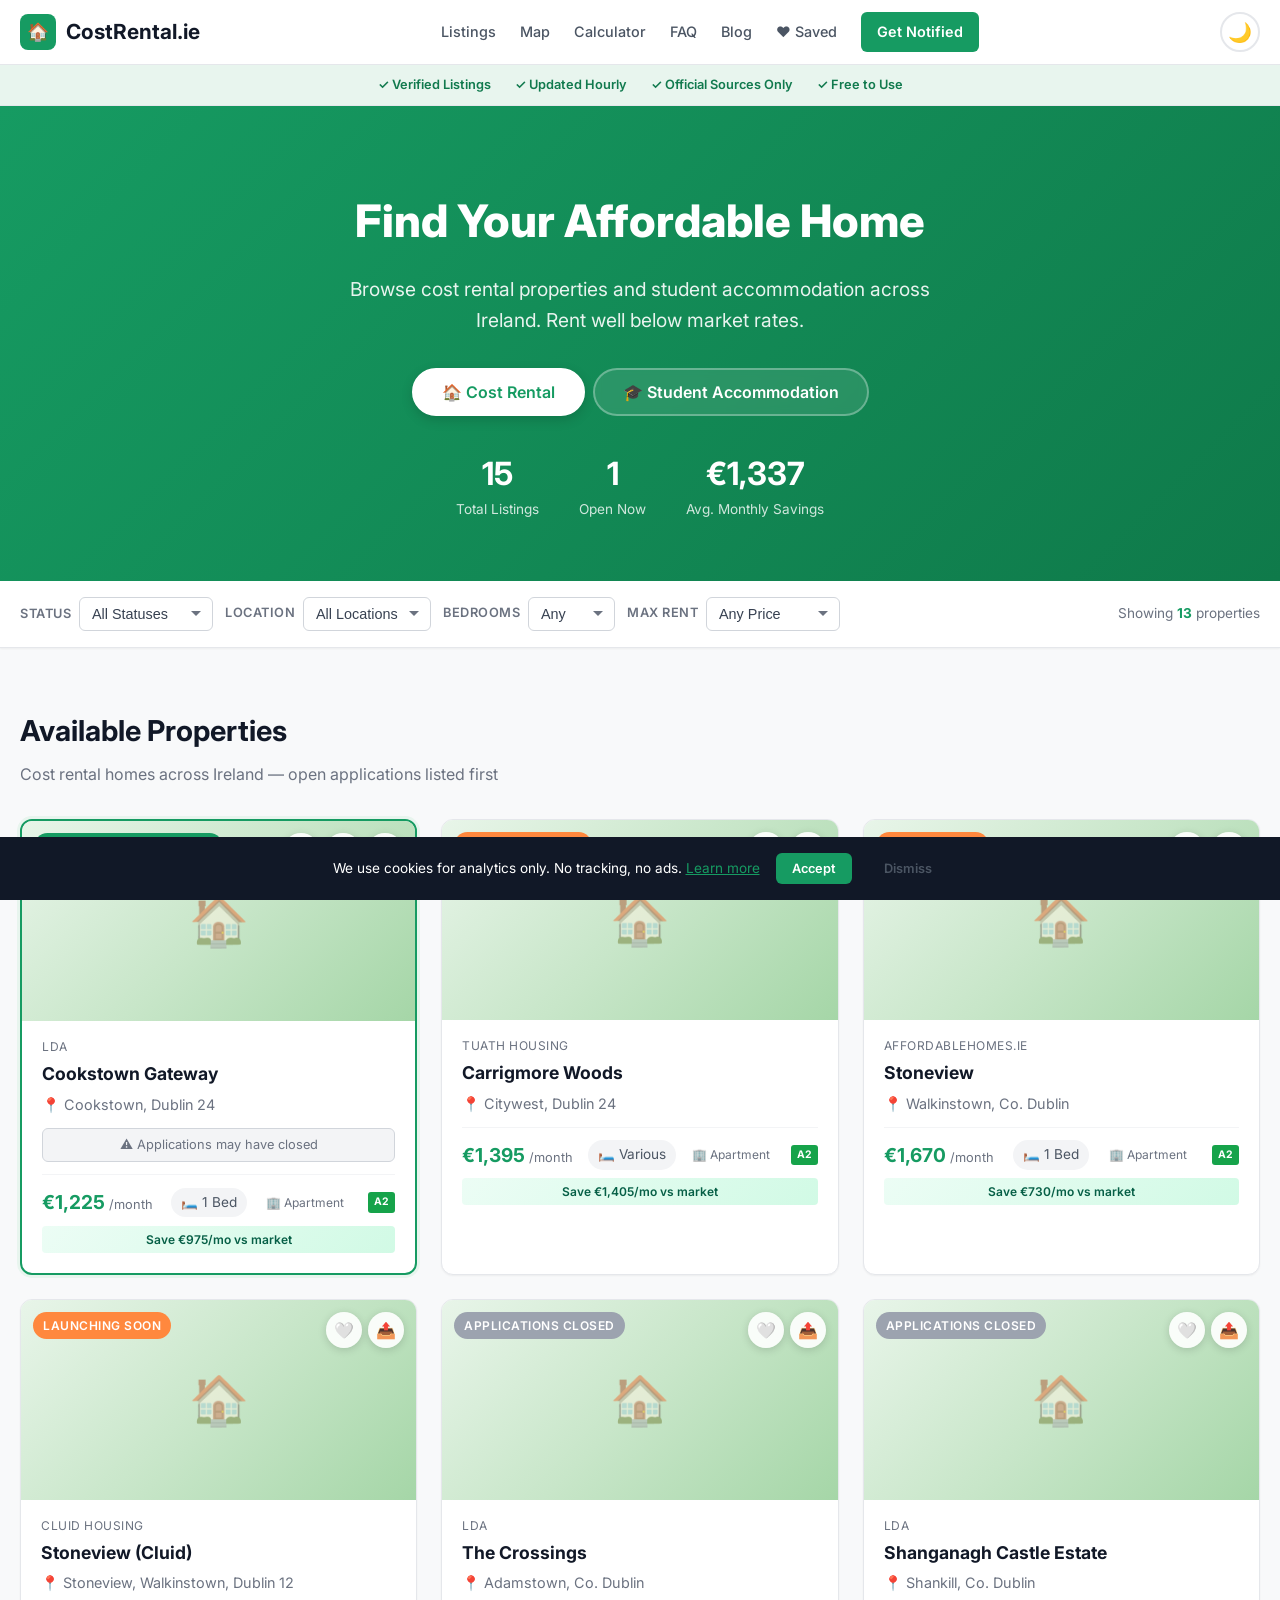
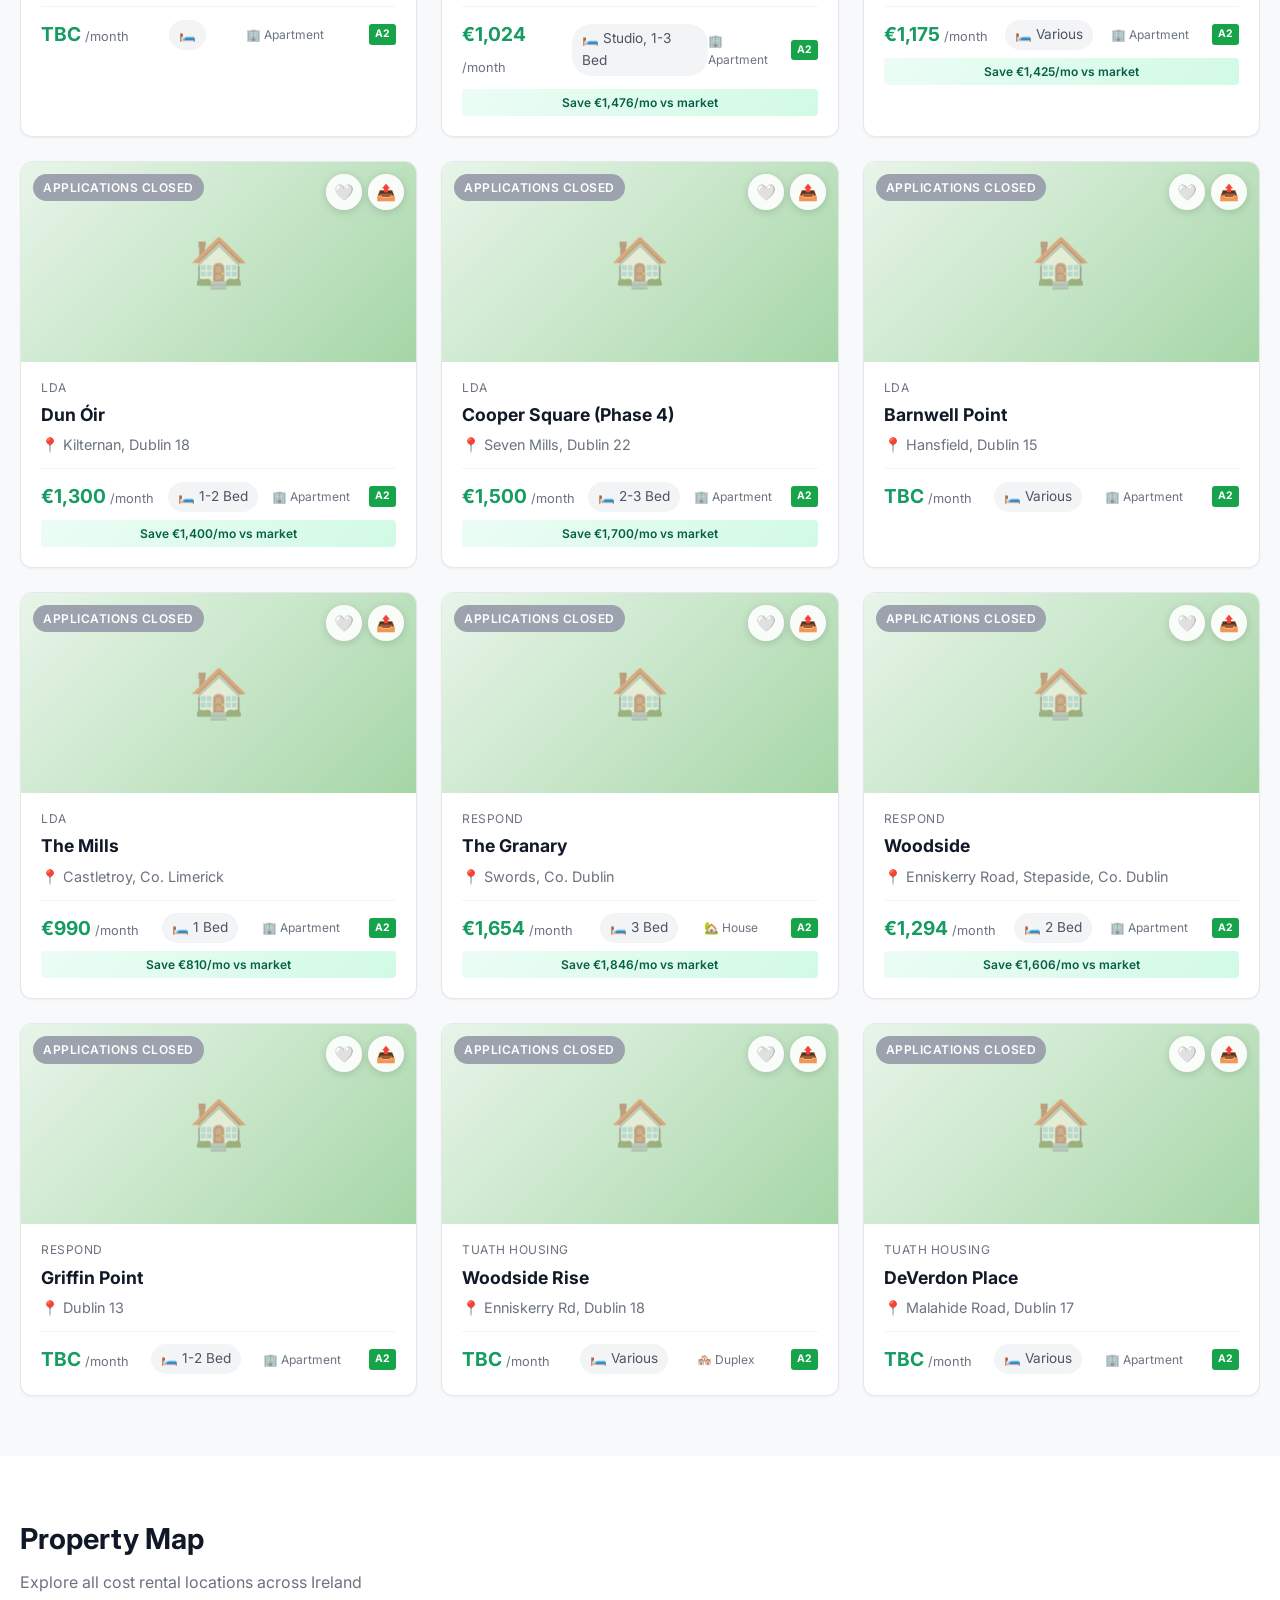
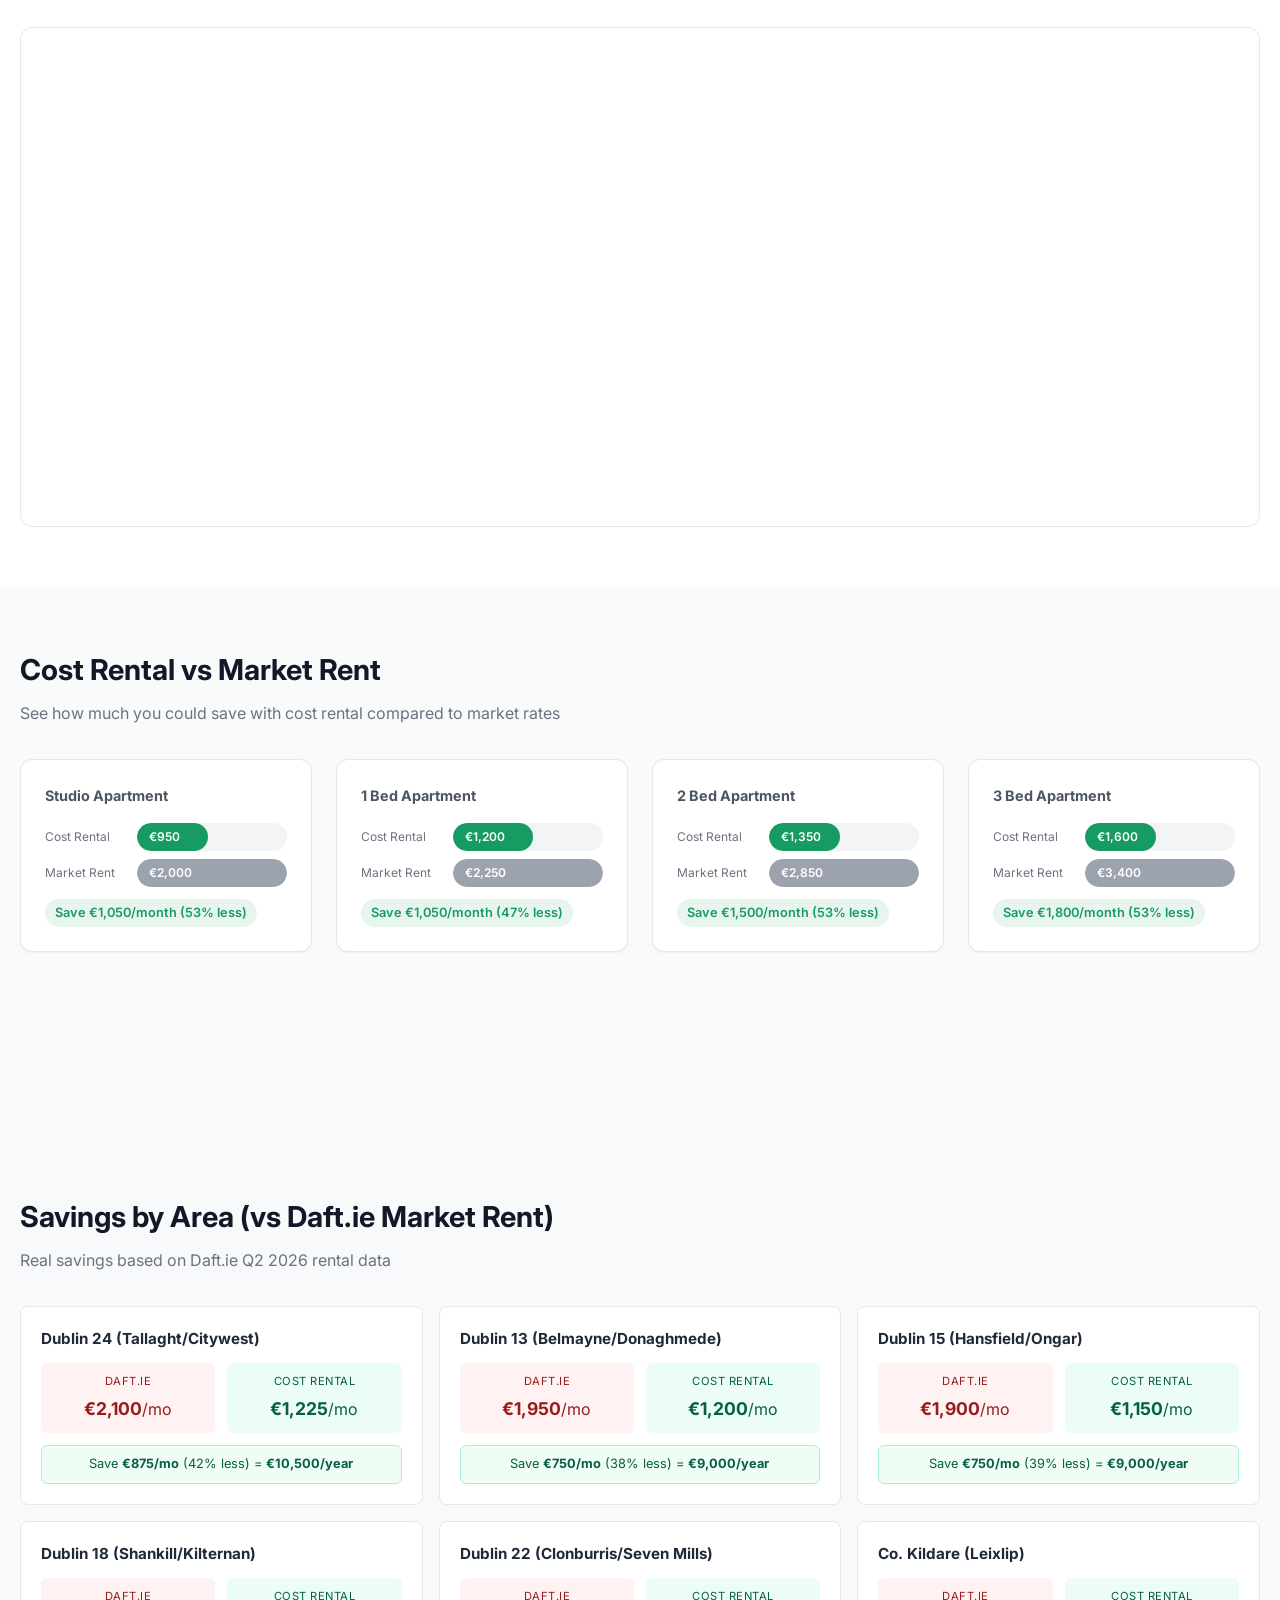
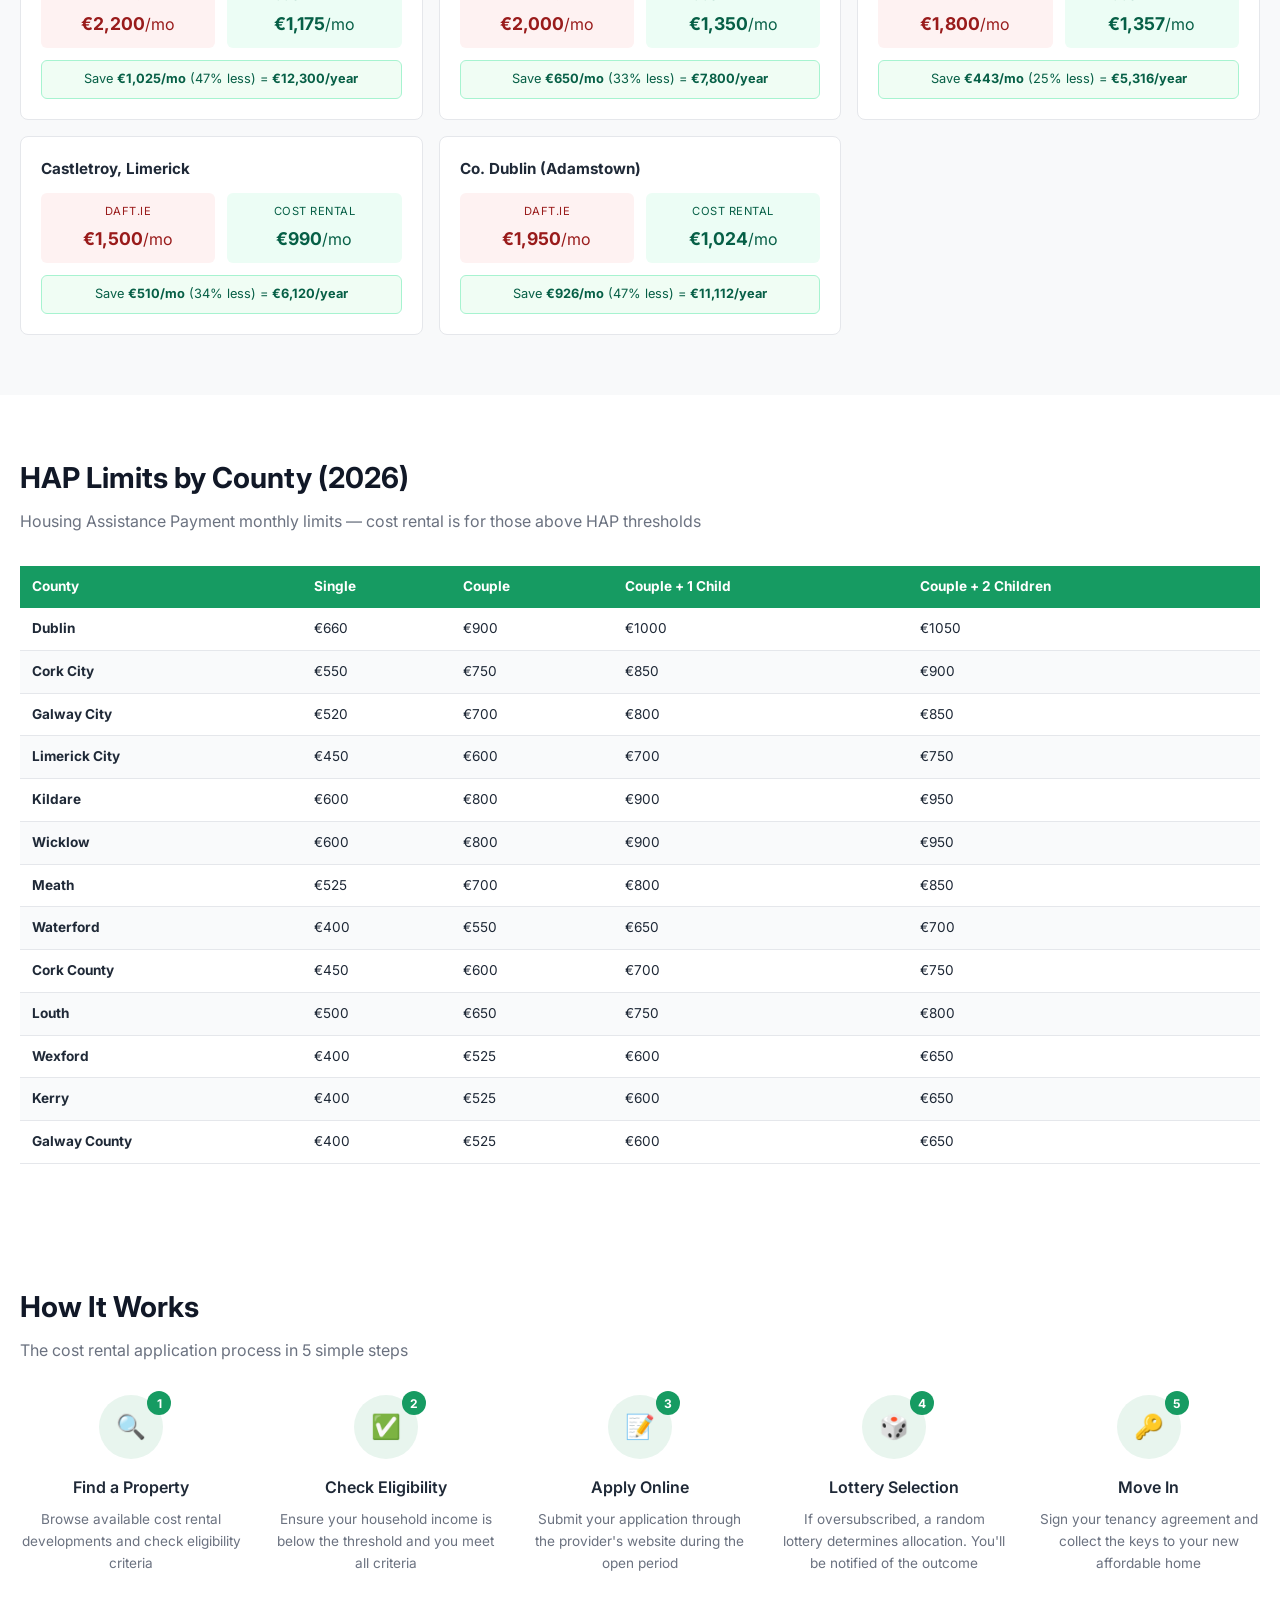
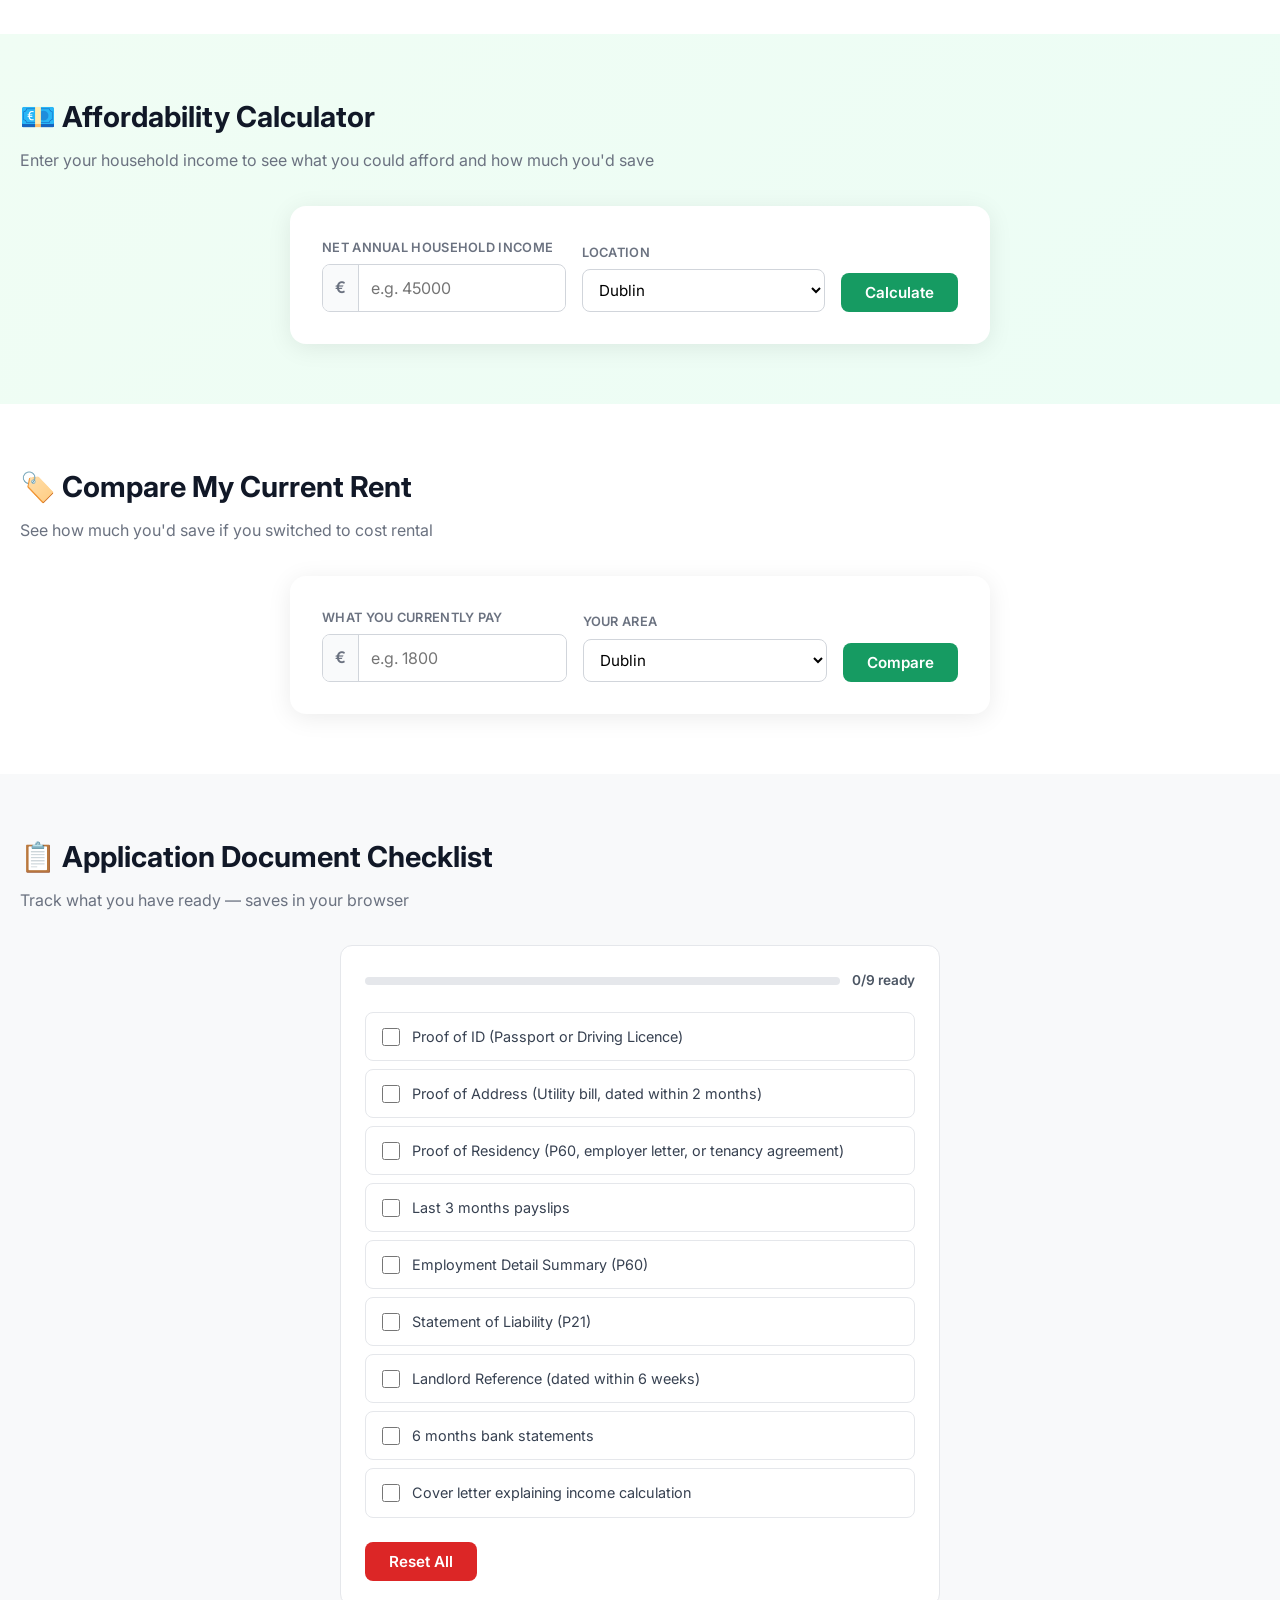
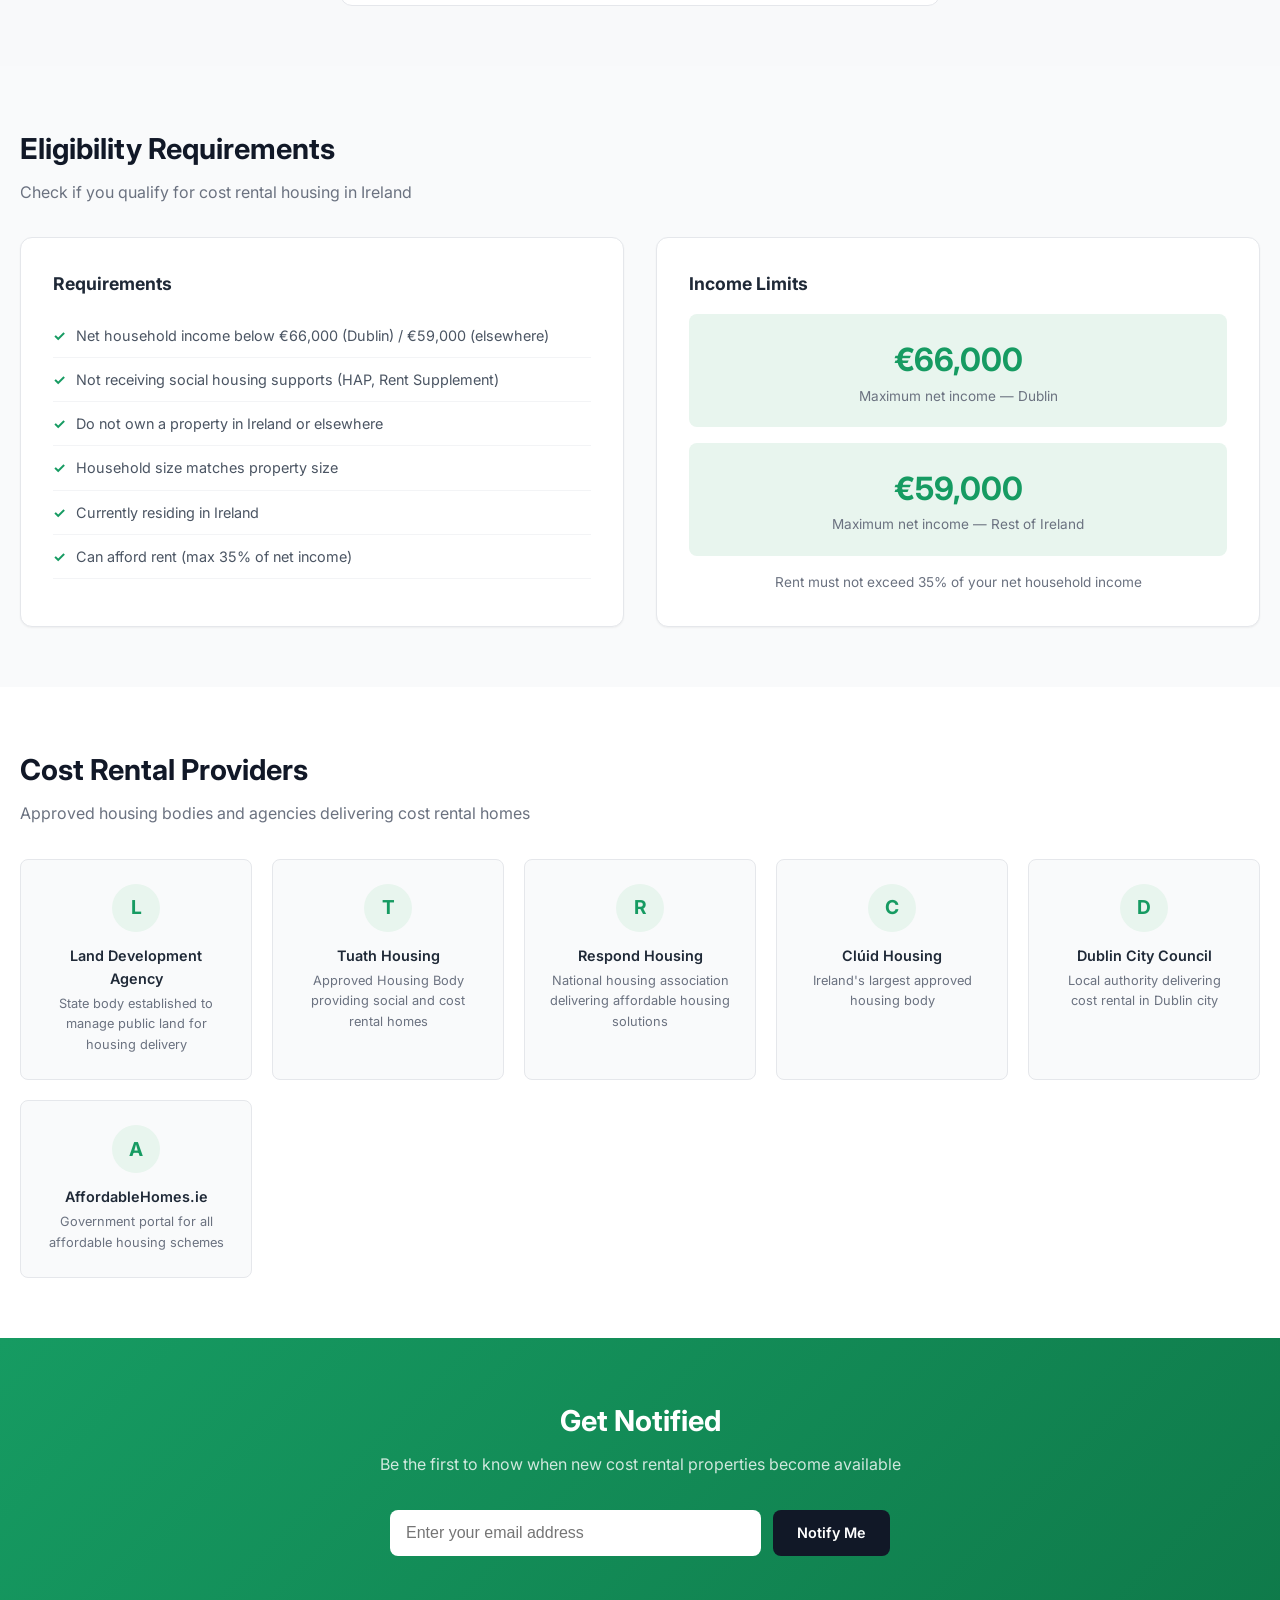
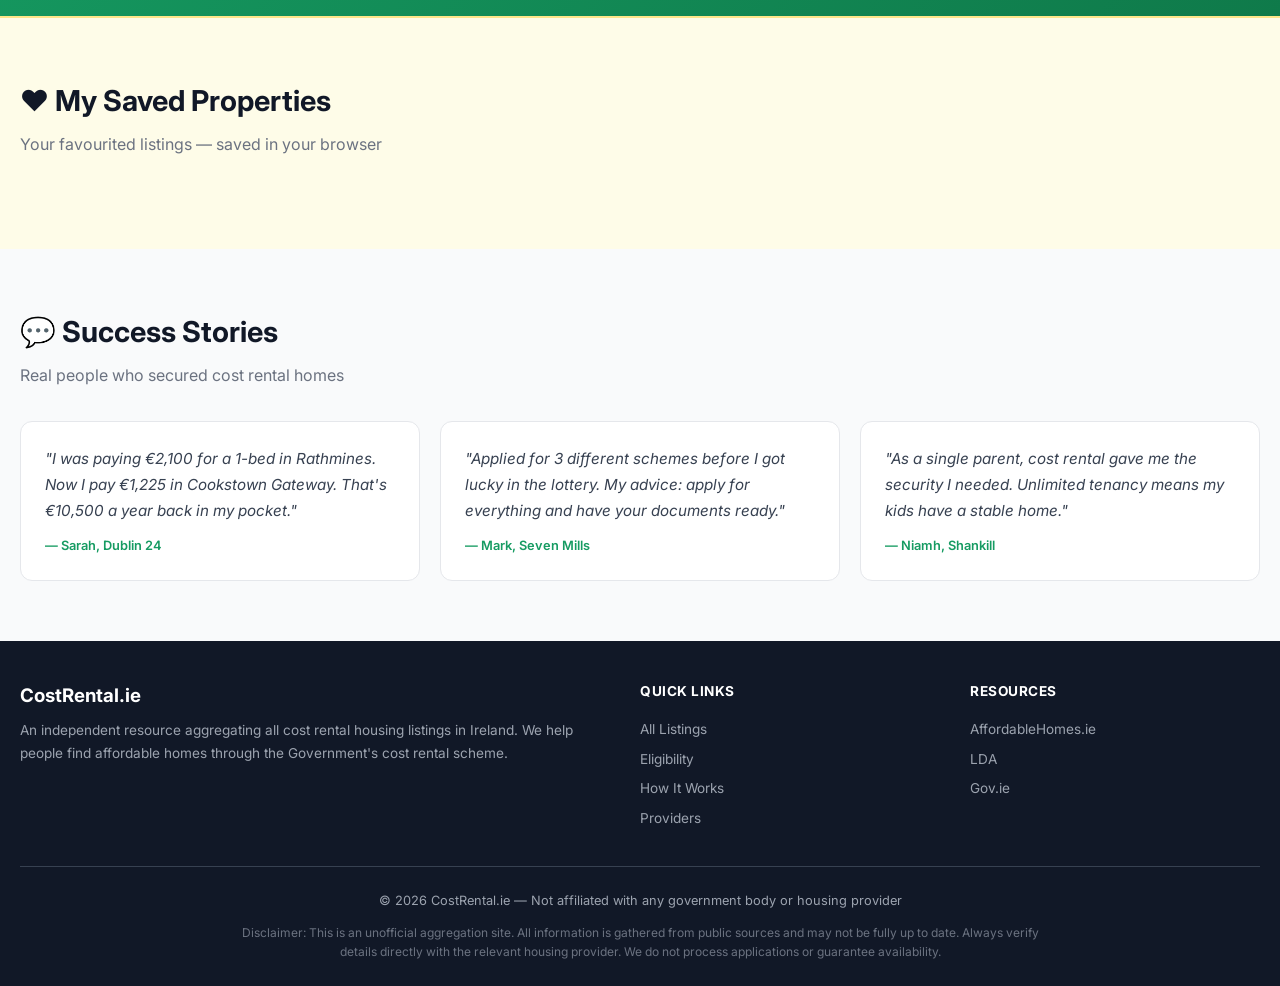
==== commit 4e148410: "feat: add Google Analytics G-JGGNYTPP0H" ====
--- a/index.html
+++ b/index.html
@@ -30,6 +30,9 @@
   <link rel="stylesheet" href="css/style.css">
   <!-- Plausible Analytics (privacy-friendly, no cookies) -->
   <script defer data-domain="costrentalhomes.netlify.app" src="https://plausible.io/js/script.js"></script>
+  <!-- Google Analytics -->
+  <script async src="https://www.googletagmanager.com/gtag/js?id=G-JGGNYTPP0H"></script>
+  <script>window.dataLayer=window.dataLayer||[];function gtag(){dataLayer.push(arguments);}gtag('js',new Date());gtag('config','G-JGGNYTPP0H');</script>
   <!-- Google AdSense -->
   <script async src="https://pagead2.googlesyndication.com/pagead/js/adsbygoogle.js?client=ca-pub-9636330397610882" crossorigin="anonymous"></script>
   <!-- PWA -->
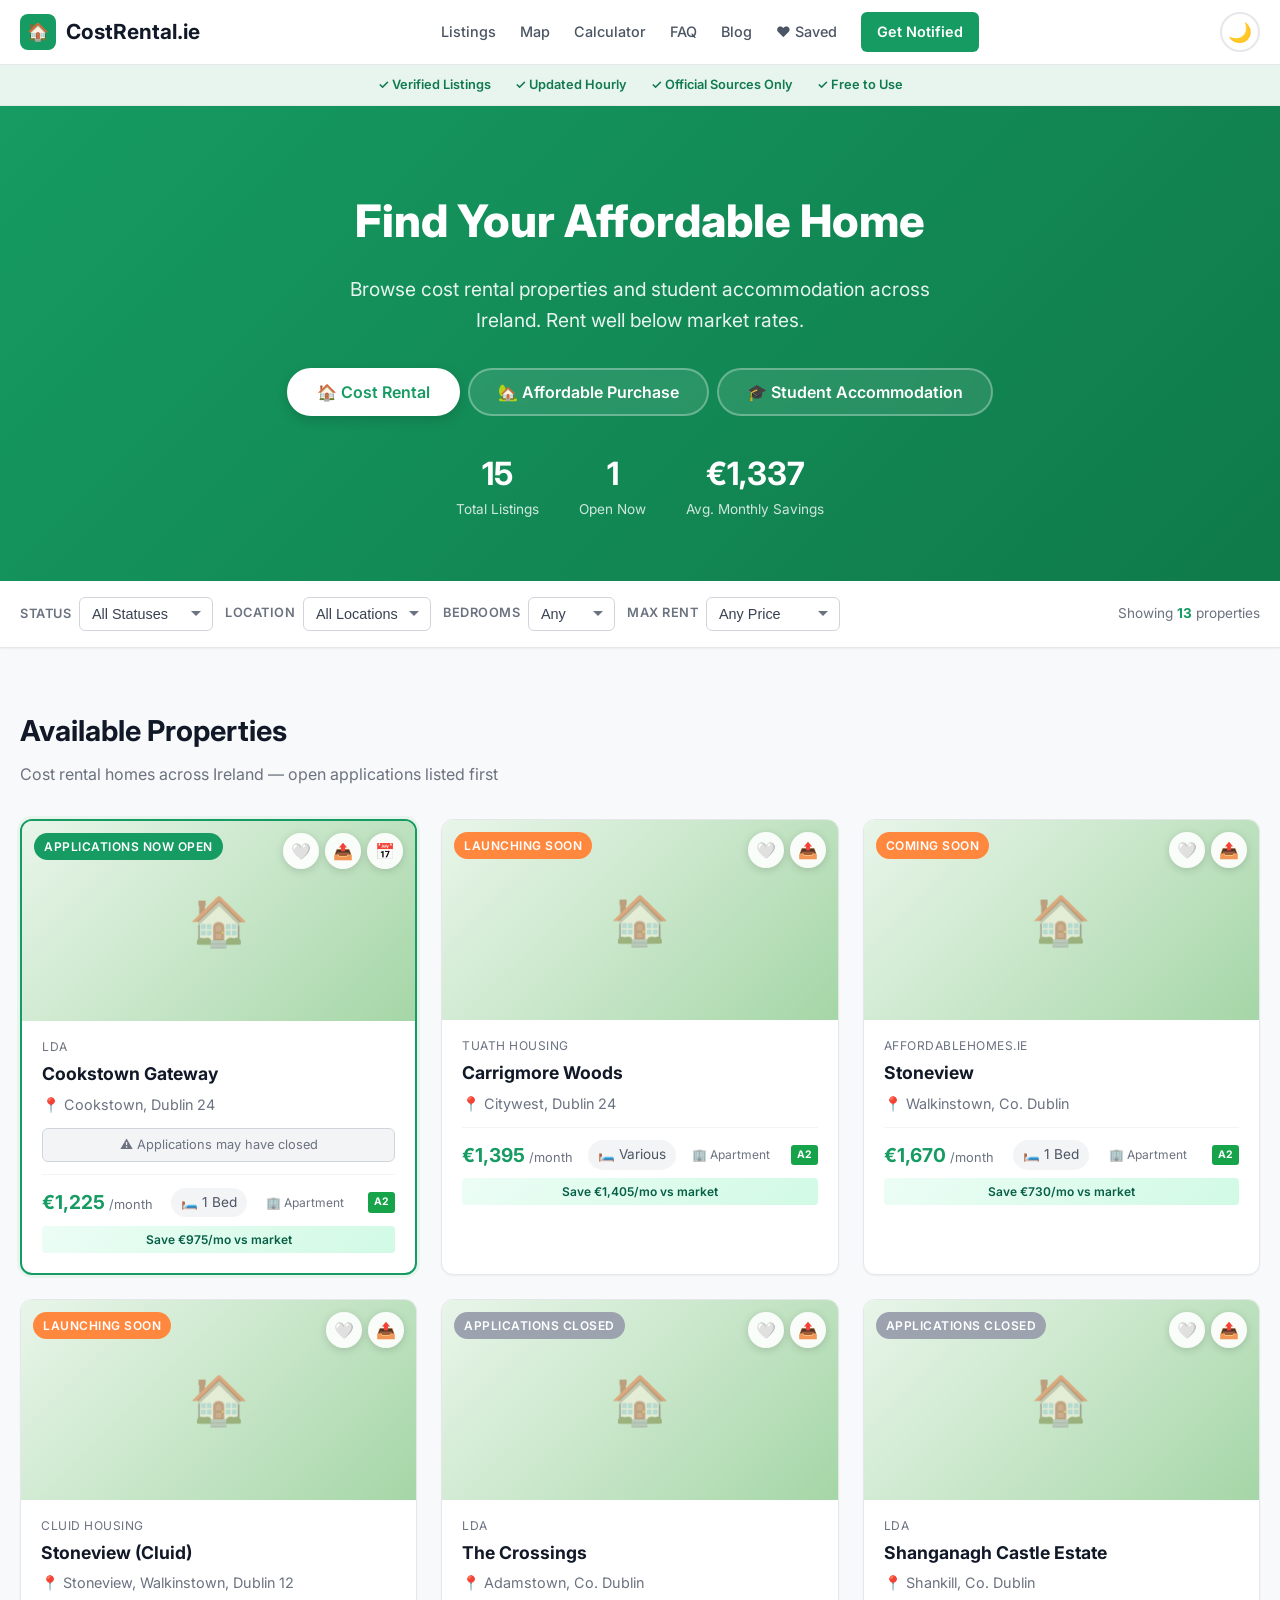
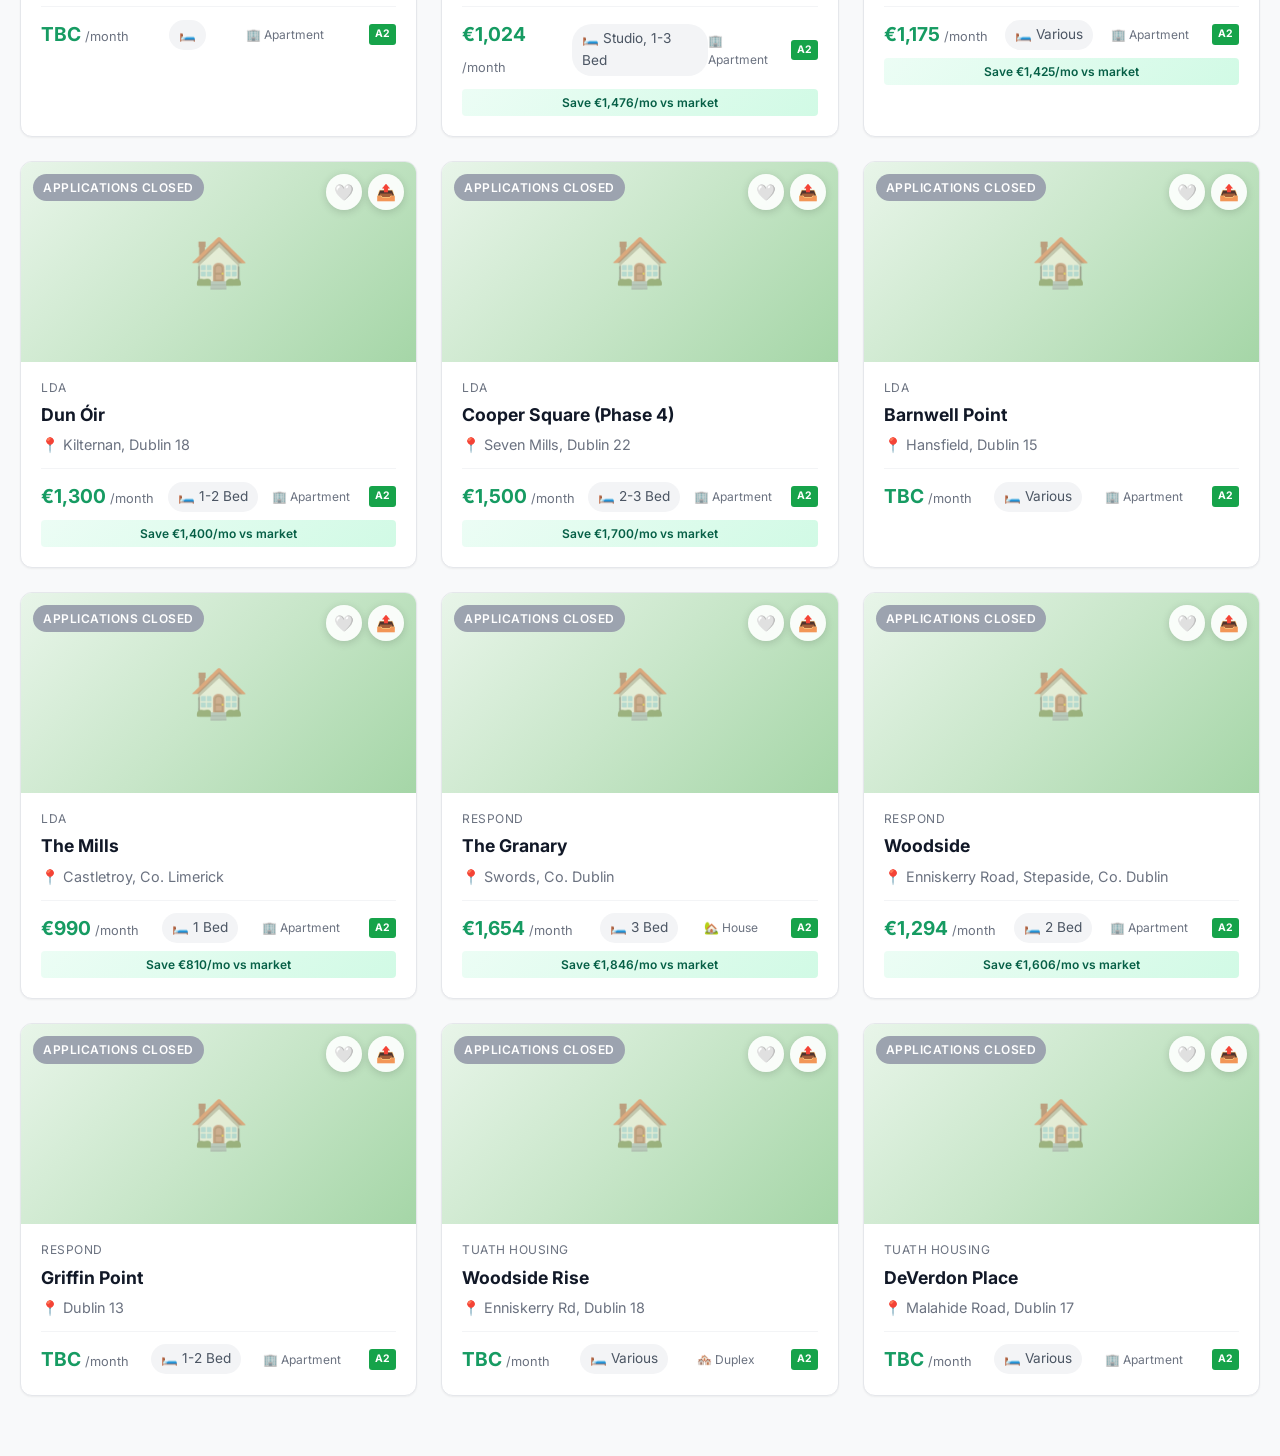
==== commit 4ed647f9: "feat: add Affordable Purchase tab with 4 listings from AffordableHomes.ie" ====
--- a/index.html
+++ b/index.html
@@ -87,6 +87,7 @@
       <!-- Tab Toggle -->
       <div class="tab-toggle">
         <button class="tab-btn active" onclick="switchTab('cost-rental')">🏠 Cost Rental</button>
+        <button class="tab-btn" onclick="switchTab('purchase')">🏡 Affordable Purchase</button>
         <button class="tab-btn" onclick="switchTab('student')">🎓 Student Accommodation</button>
       </div>
 
@@ -228,6 +229,69 @@
   </section>
 
   <!-- Student Checklist - hidden by default -->
+  <section class="section" id="student-checklist-section" style="display:none;">
+
+  <!-- Purchase Filter Bar - hidden by default -->
+  <div class="filter-bar" id="purchase-filter-bar" style="display:none;">
+    <div class="container">
+      <div class="filter-group">
+        <label>Status</label>
+        <select class="filter-select" id="purchase-filter-status">
+          <option value="all">All</option>
+          <option value="open">Applications Open</option>
+          <option value="coming_soon">Coming Soon</option>
+        </select>
+      </div>
+      <div class="filter-group">
+        <label>County</label>
+        <select class="filter-select" id="purchase-filter-county">
+          <option value="all">All Counties</option>
+          <option value="Dublin">Dublin</option>
+          <option value="Clare">Clare</option>
+          <option value="Cavan">Cavan</option>
+          <option value="Wexford">Wexford</option>
+          <option value="Meath">Meath</option>
+          <option value="Waterford">Waterford</option>
+          <option value="Wicklow">Wicklow</option>
+          <option value="Louth">Louth</option>
+        </select>
+      </div>
+      <div class="filter-group">
+        <label>Max Price</label>
+        <select class="filter-select" id="purchase-filter-price">
+          <option value="all">Any Price</option>
+          <option value="250000">Under €250,000</option>
+          <option value="300000">Under €300,000</option>
+          <option value="350000">Under €350,000</option>
+          <option value="400000">Under €400,000</option>
+        </select>
+      </div>
+      <div class="filter-group">
+        <label>Bedrooms</label>
+        <select class="filter-select" id="purchase-filter-beds">
+          <option value="all">Any</option>
+          <option value="1">1 Bed</option>
+          <option value="2">2 Bed</option>
+          <option value="3">3 Bed</option>
+          <option value="4">4 Bed</option>
+        </select>
+      </div>
+      <div class="filter-count">
+        Showing <strong id="purchase-visible-count">4</strong> properties
+      </div>
+    </div>
+  </div>
+
+  <!-- Purchase Listings - hidden by default -->
+  <section class="section" id="purchase-listings" style="display:none;">
+    <div class="container">
+      <h2 class="section-title">🏡 Affordable Purchase Homes</h2>
+      <p class="section-subtitle">Government-backed homes at below-market prices. Income limits apply.</p>
+      <div class="listings-grid" id="purchase-grid"></div>
+    </div>
+  </section>
+
+  <!-- Student Checklist (still here) - hidden by default -->
   <section class="section" id="student-checklist-section" style="display:none;">
     <div class="container">
       <h2 class="section-title">📋 Student Accommodation Checklist</h2>
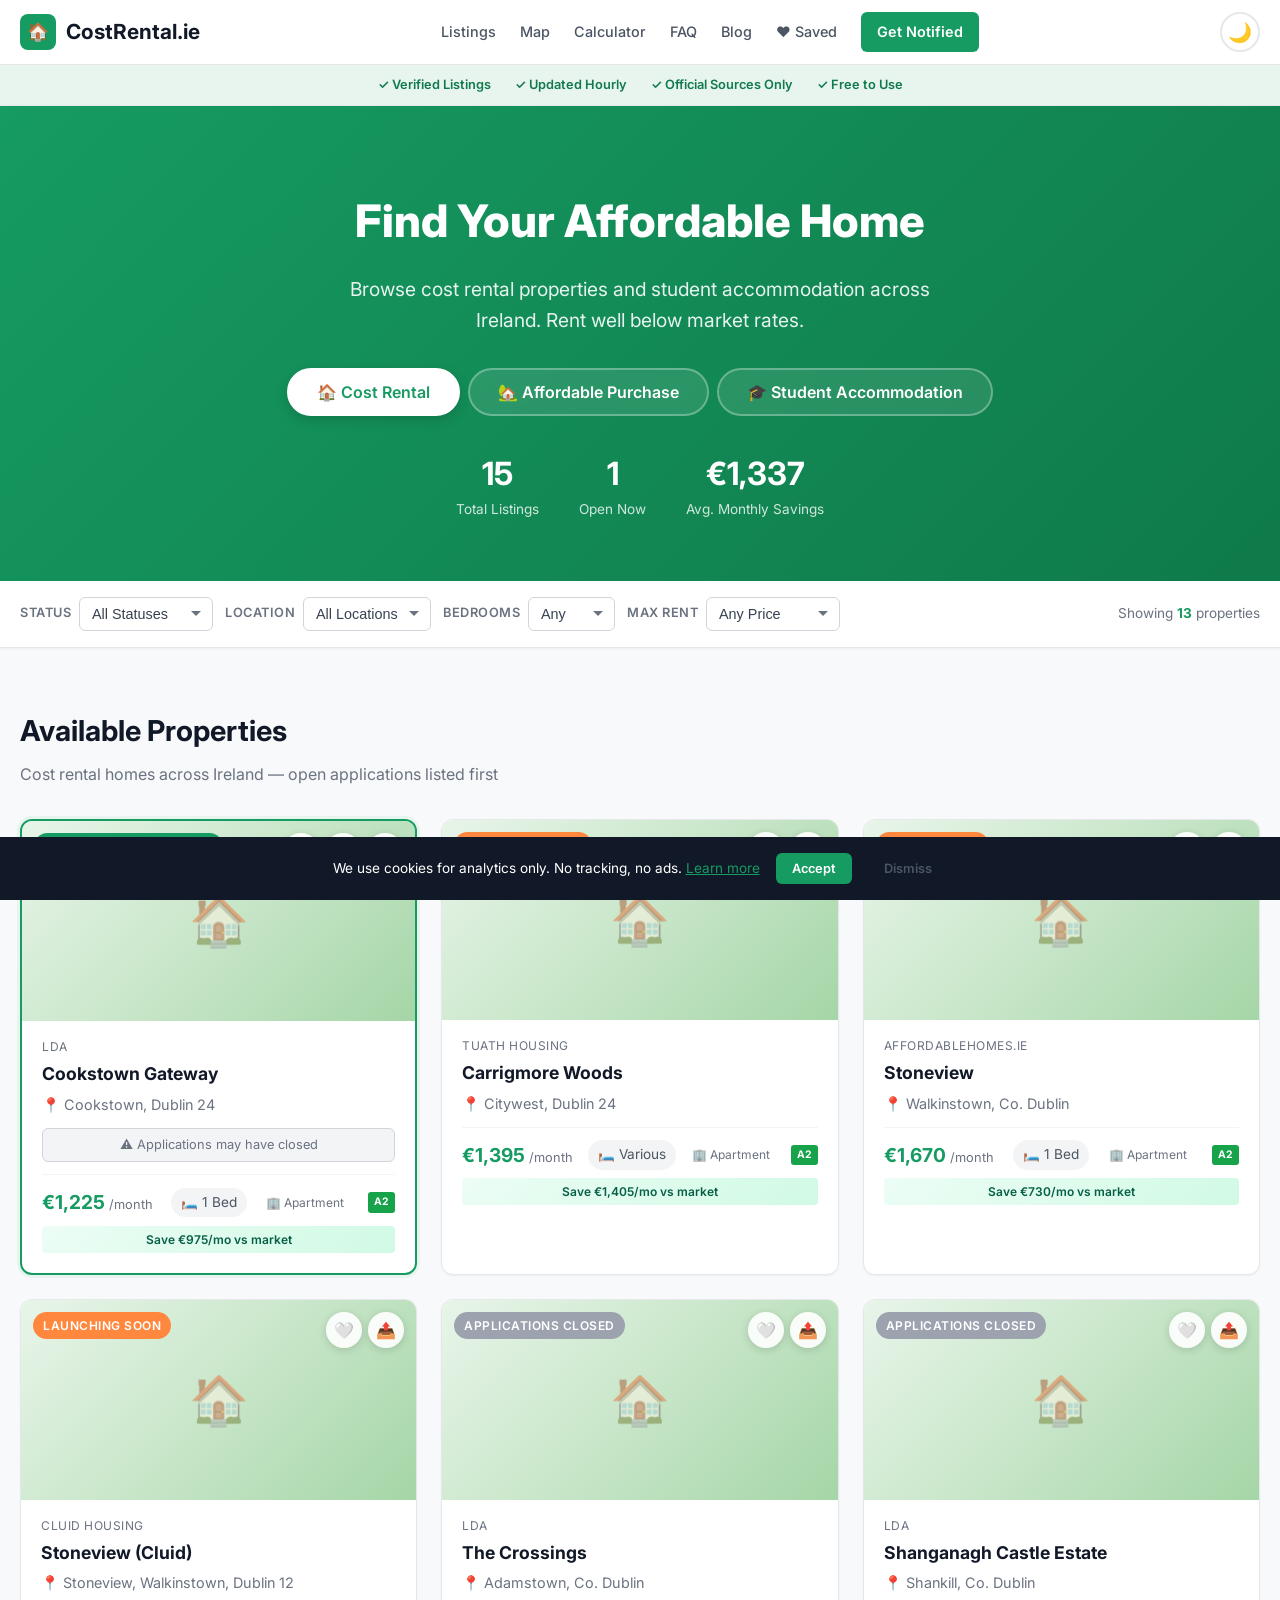
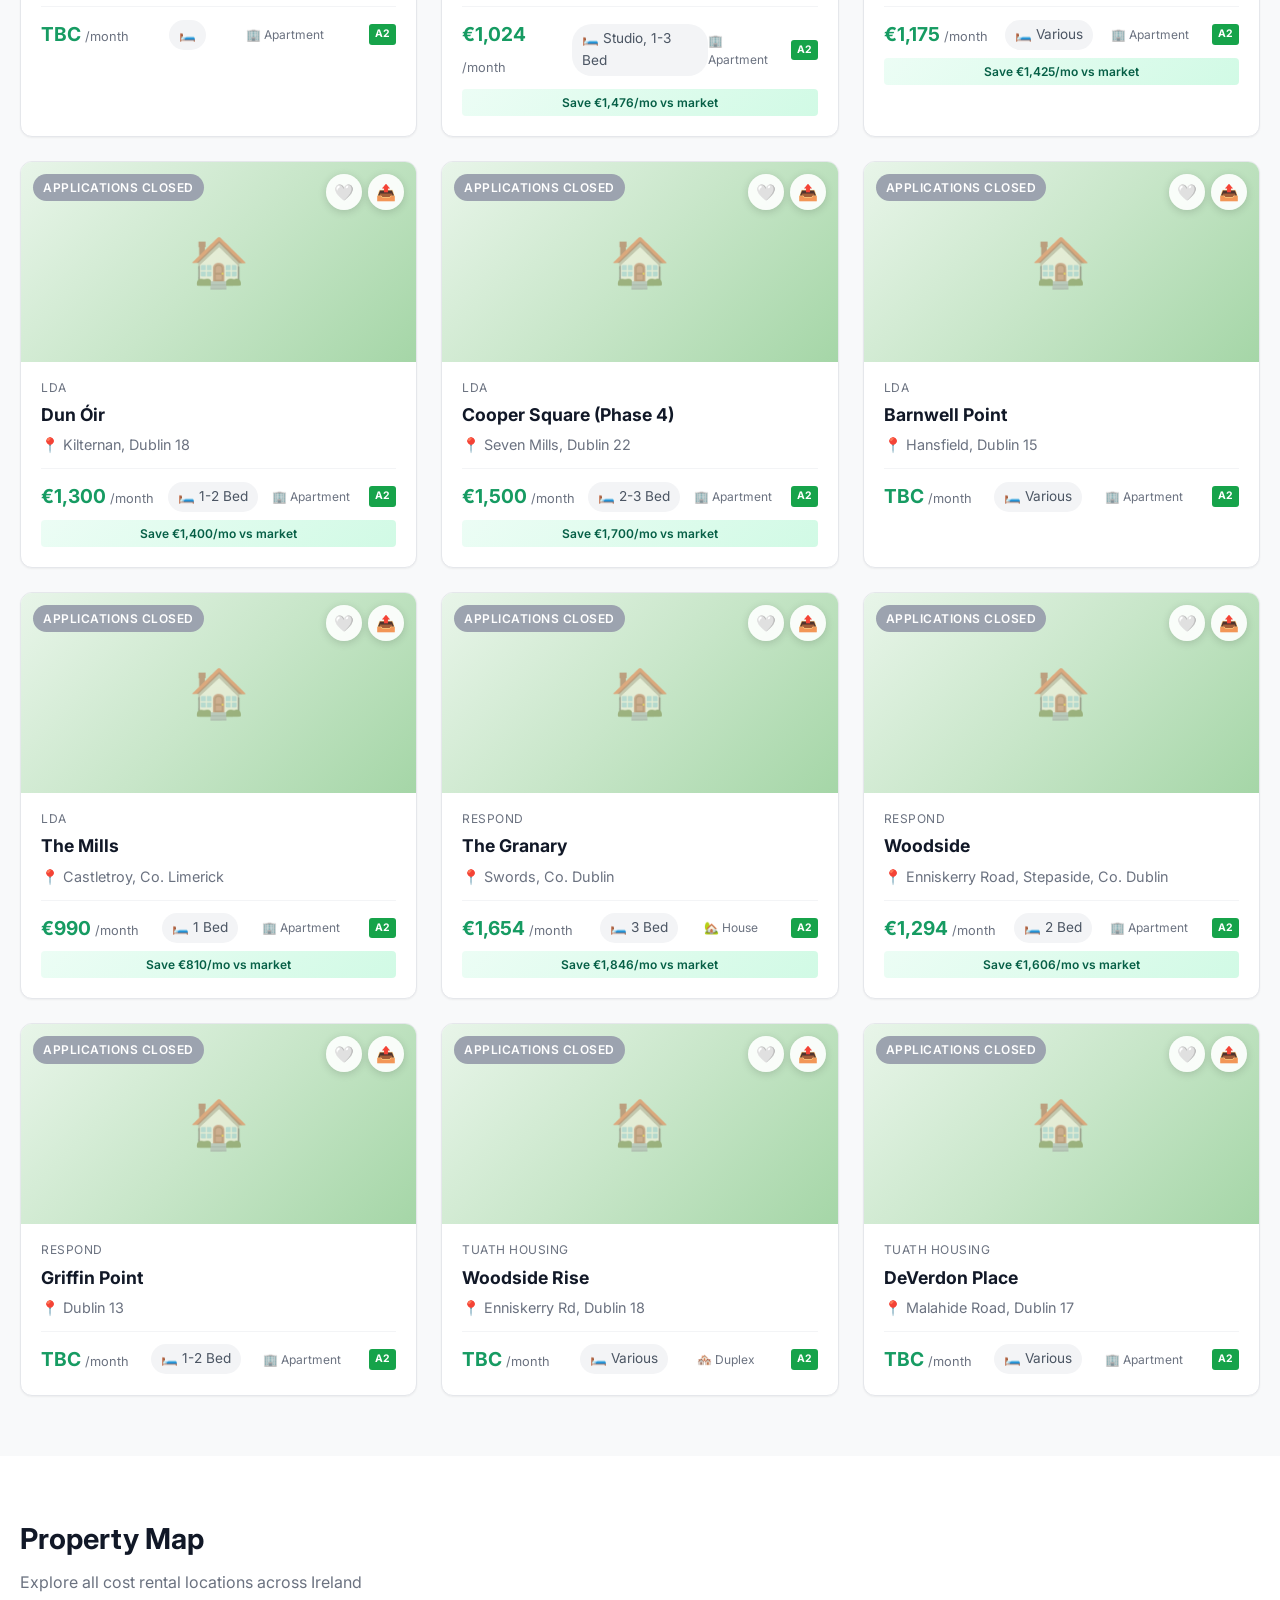
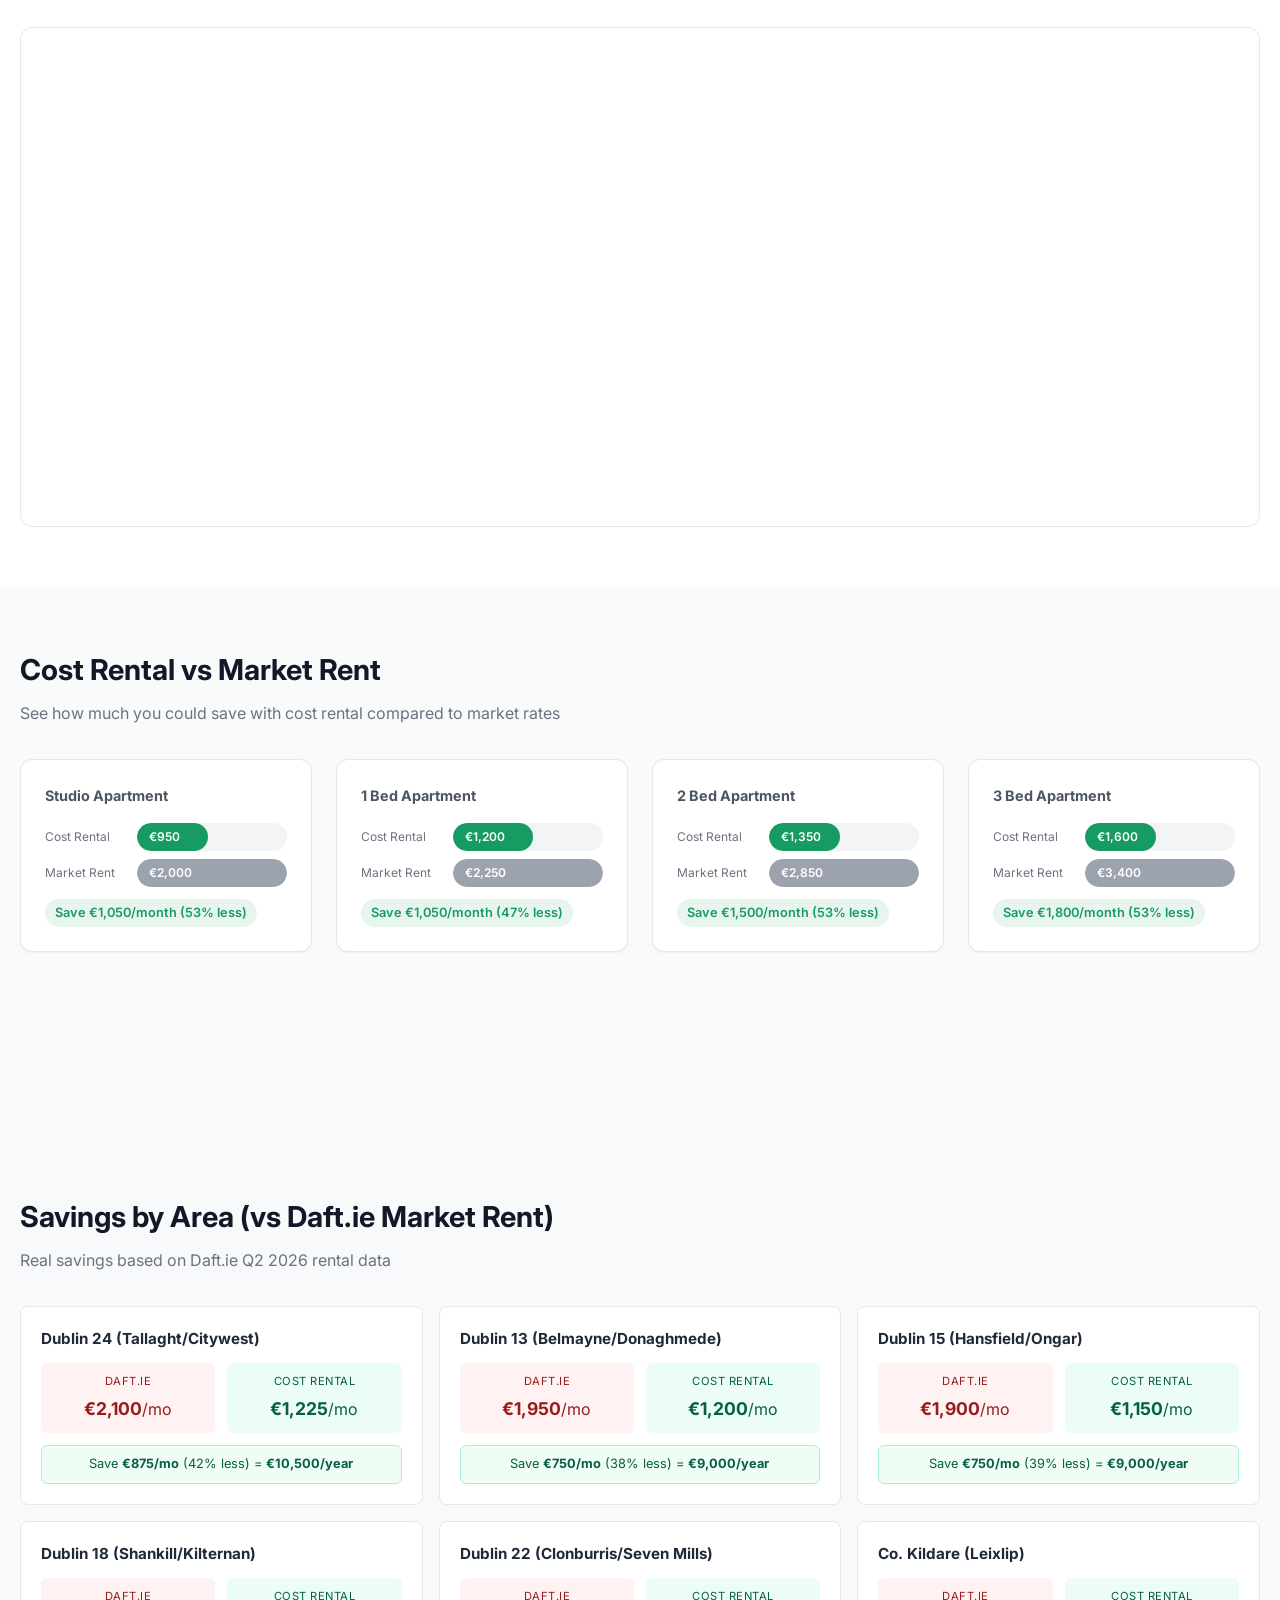
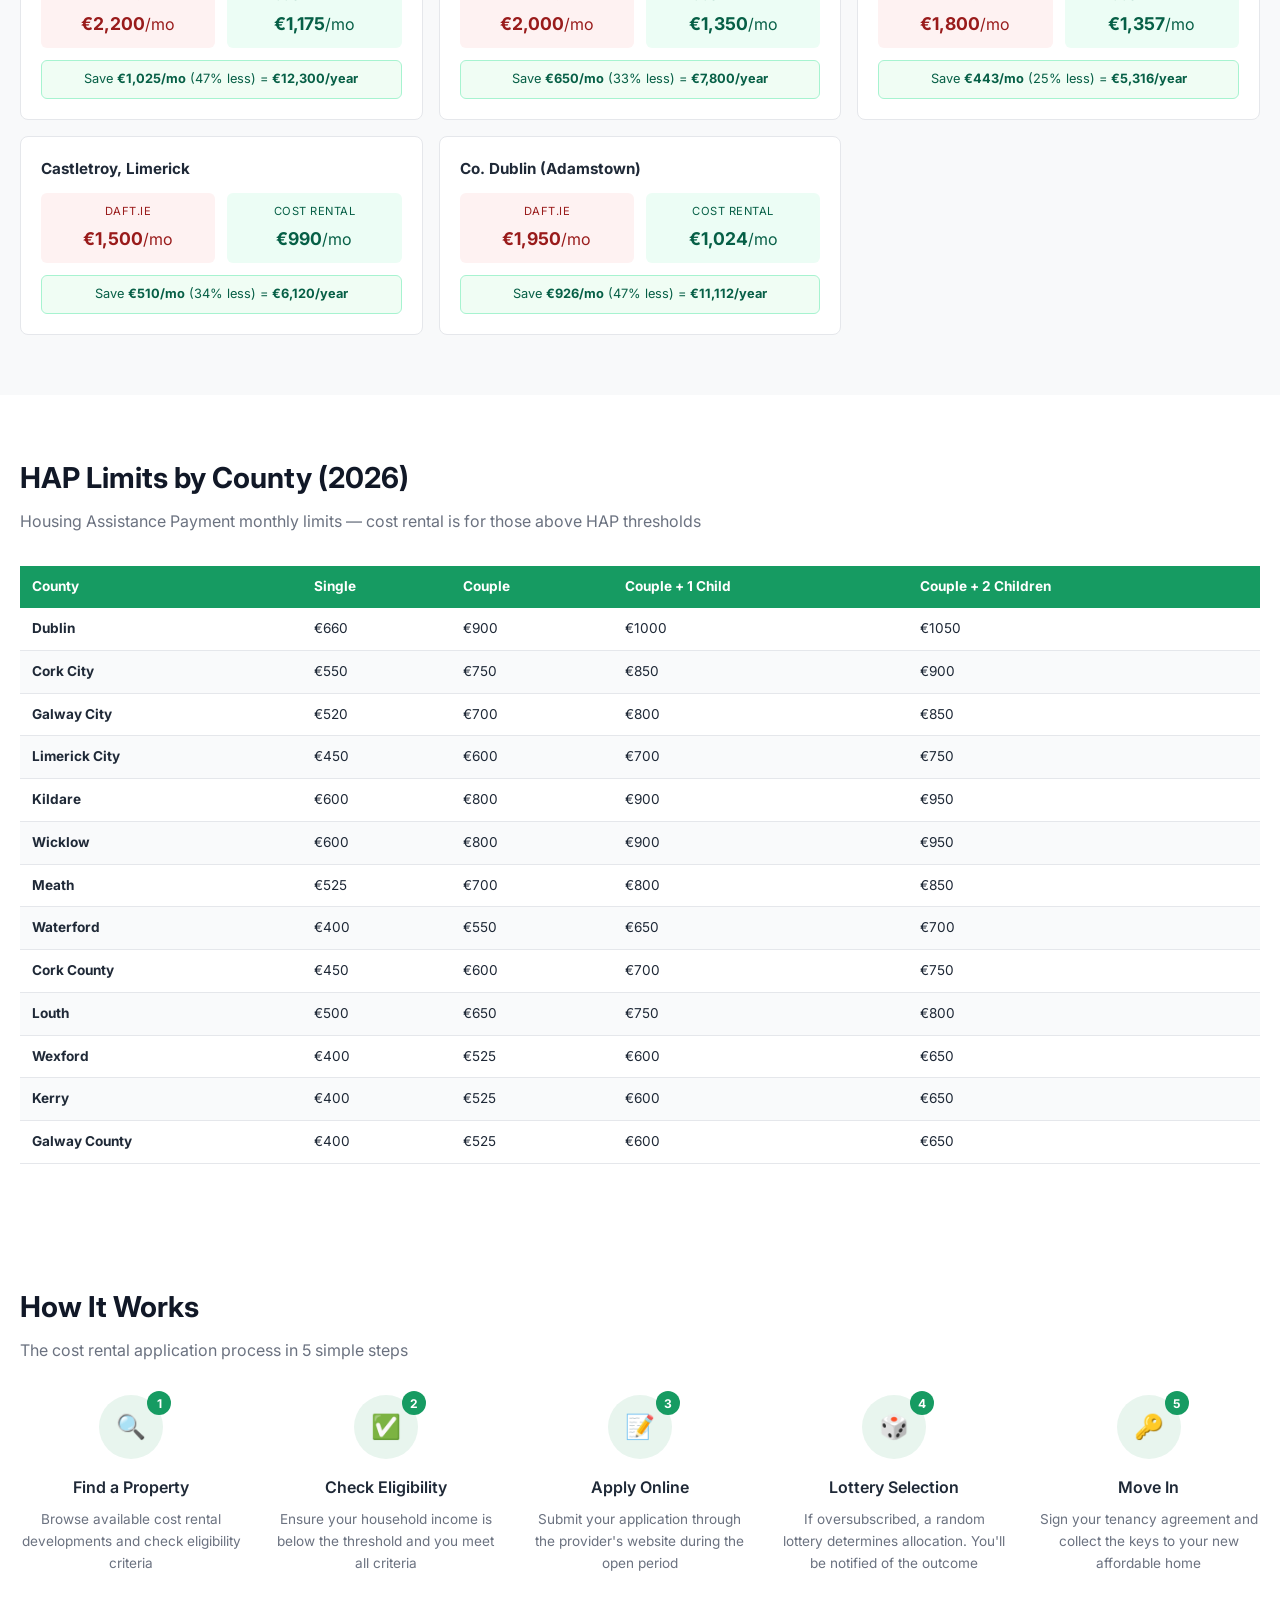
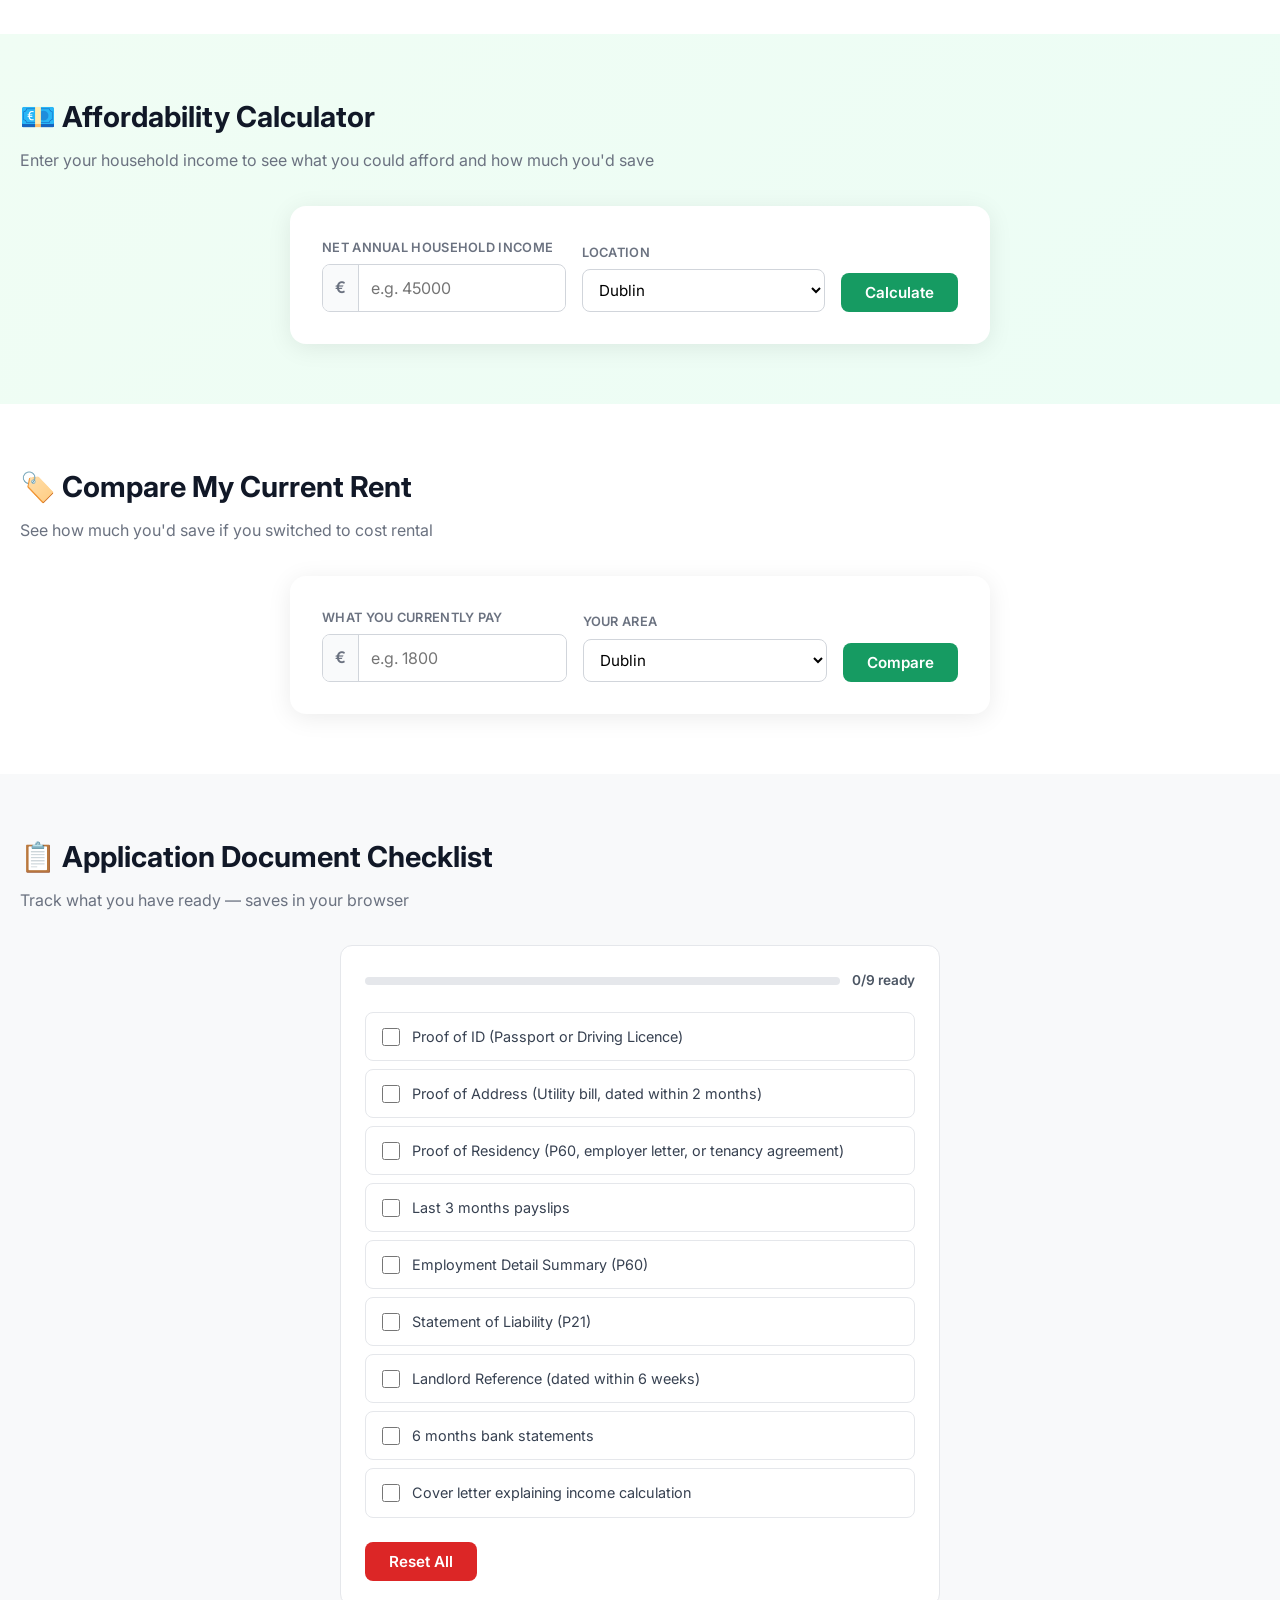
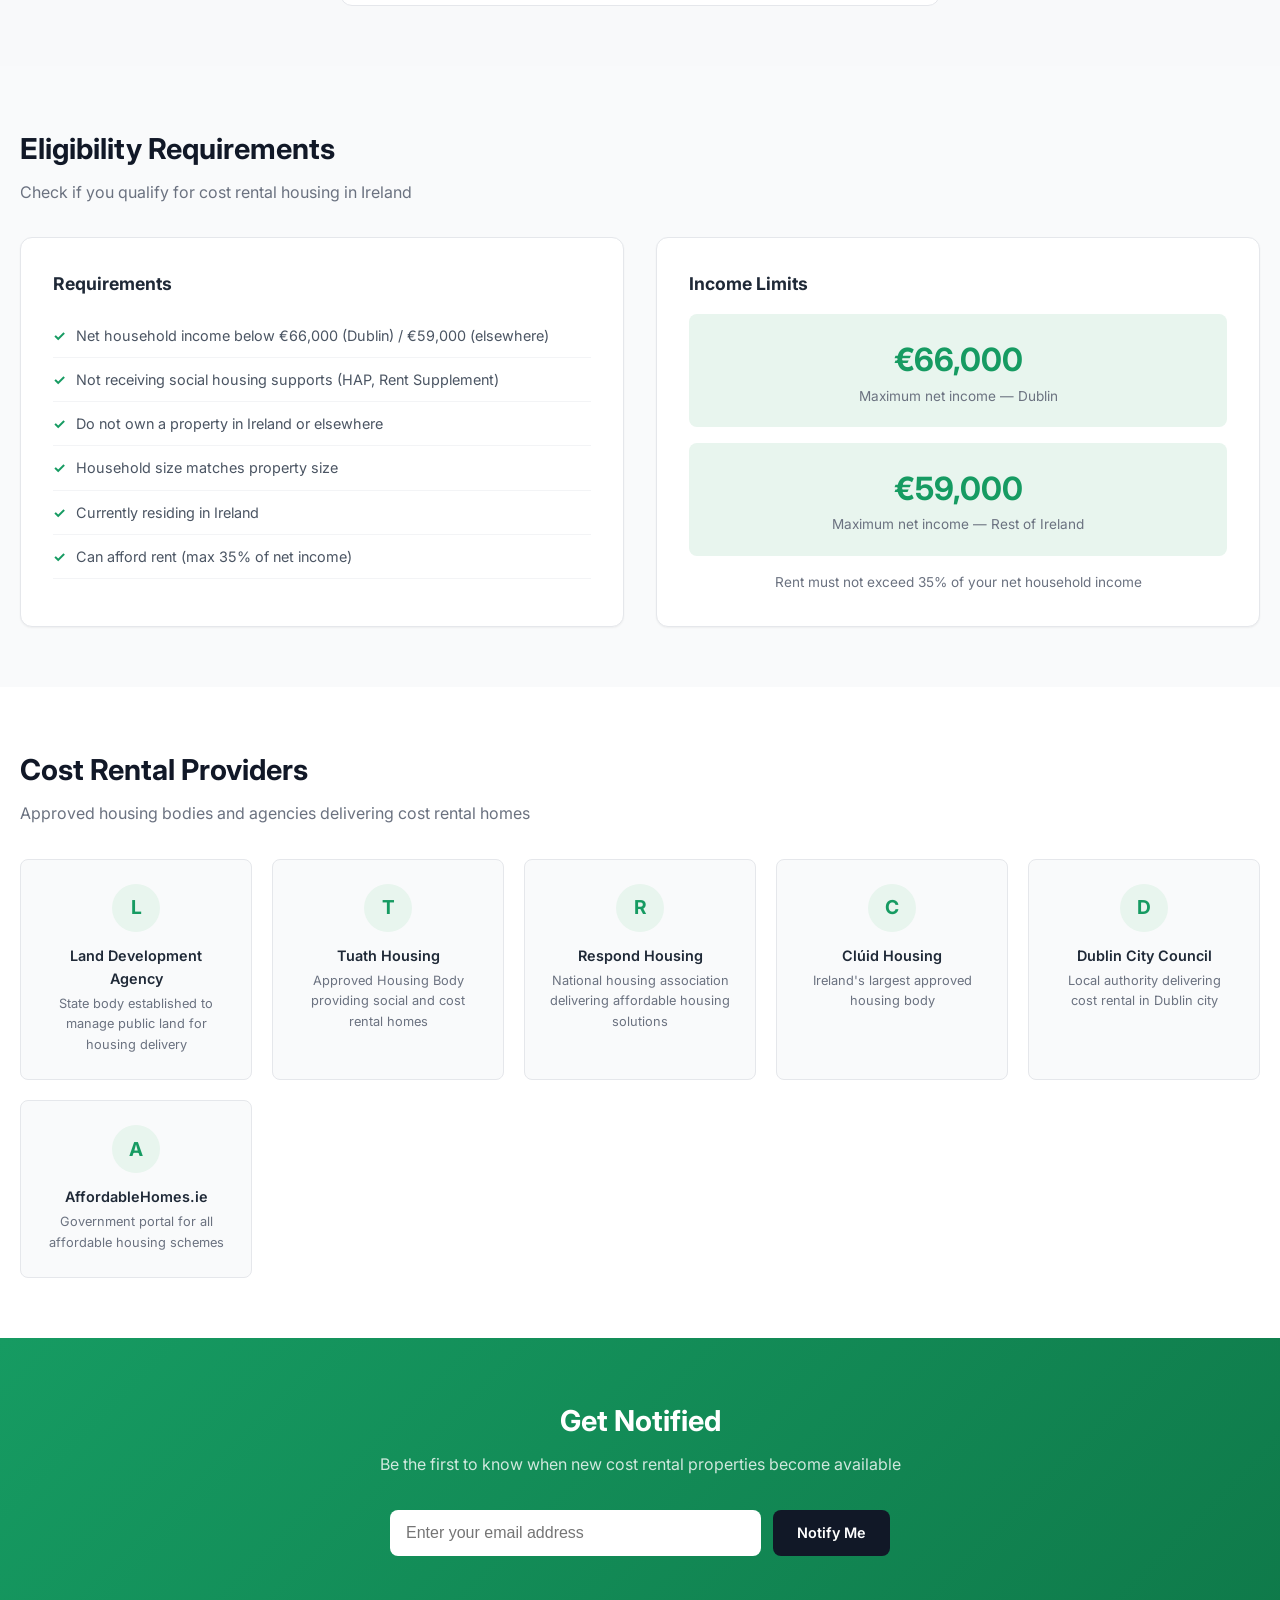
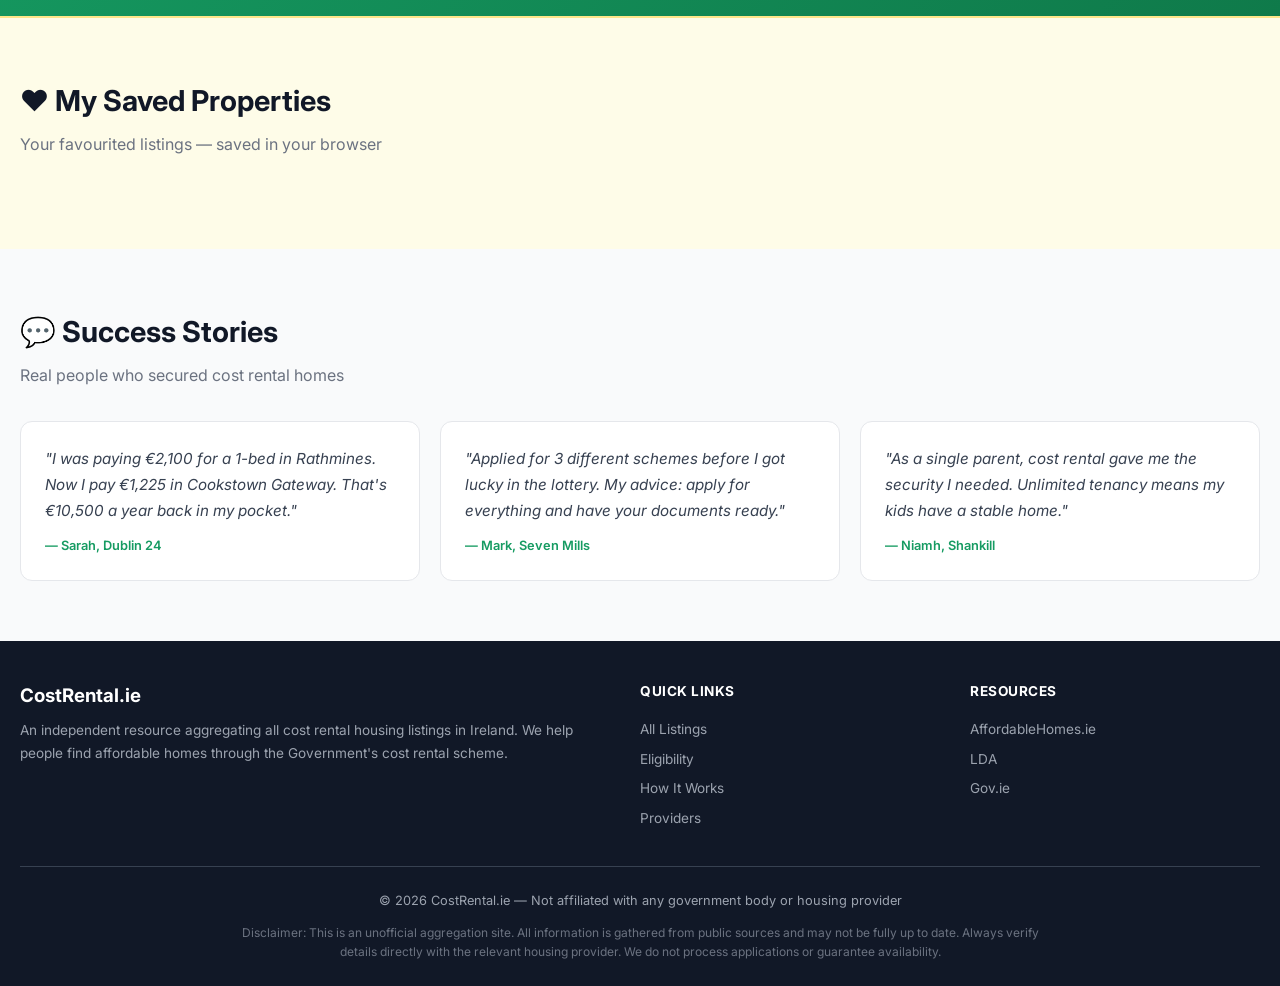
==== commit c82f6f75: "fix: purchase sections were nested inside hidden student section" ====
--- a/index.html
+++ b/index.html
@@ -228,8 +228,7 @@
     </div>
   </section>
 
-  <!-- Student Checklist - hidden by default -->
-  <section class="section" id="student-checklist-section" style="display:none;">
+  </section>
 
   <!-- Purchase Filter Bar - hidden by default -->
   <div class="filter-bar" id="purchase-filter-bar" style="display:none;">
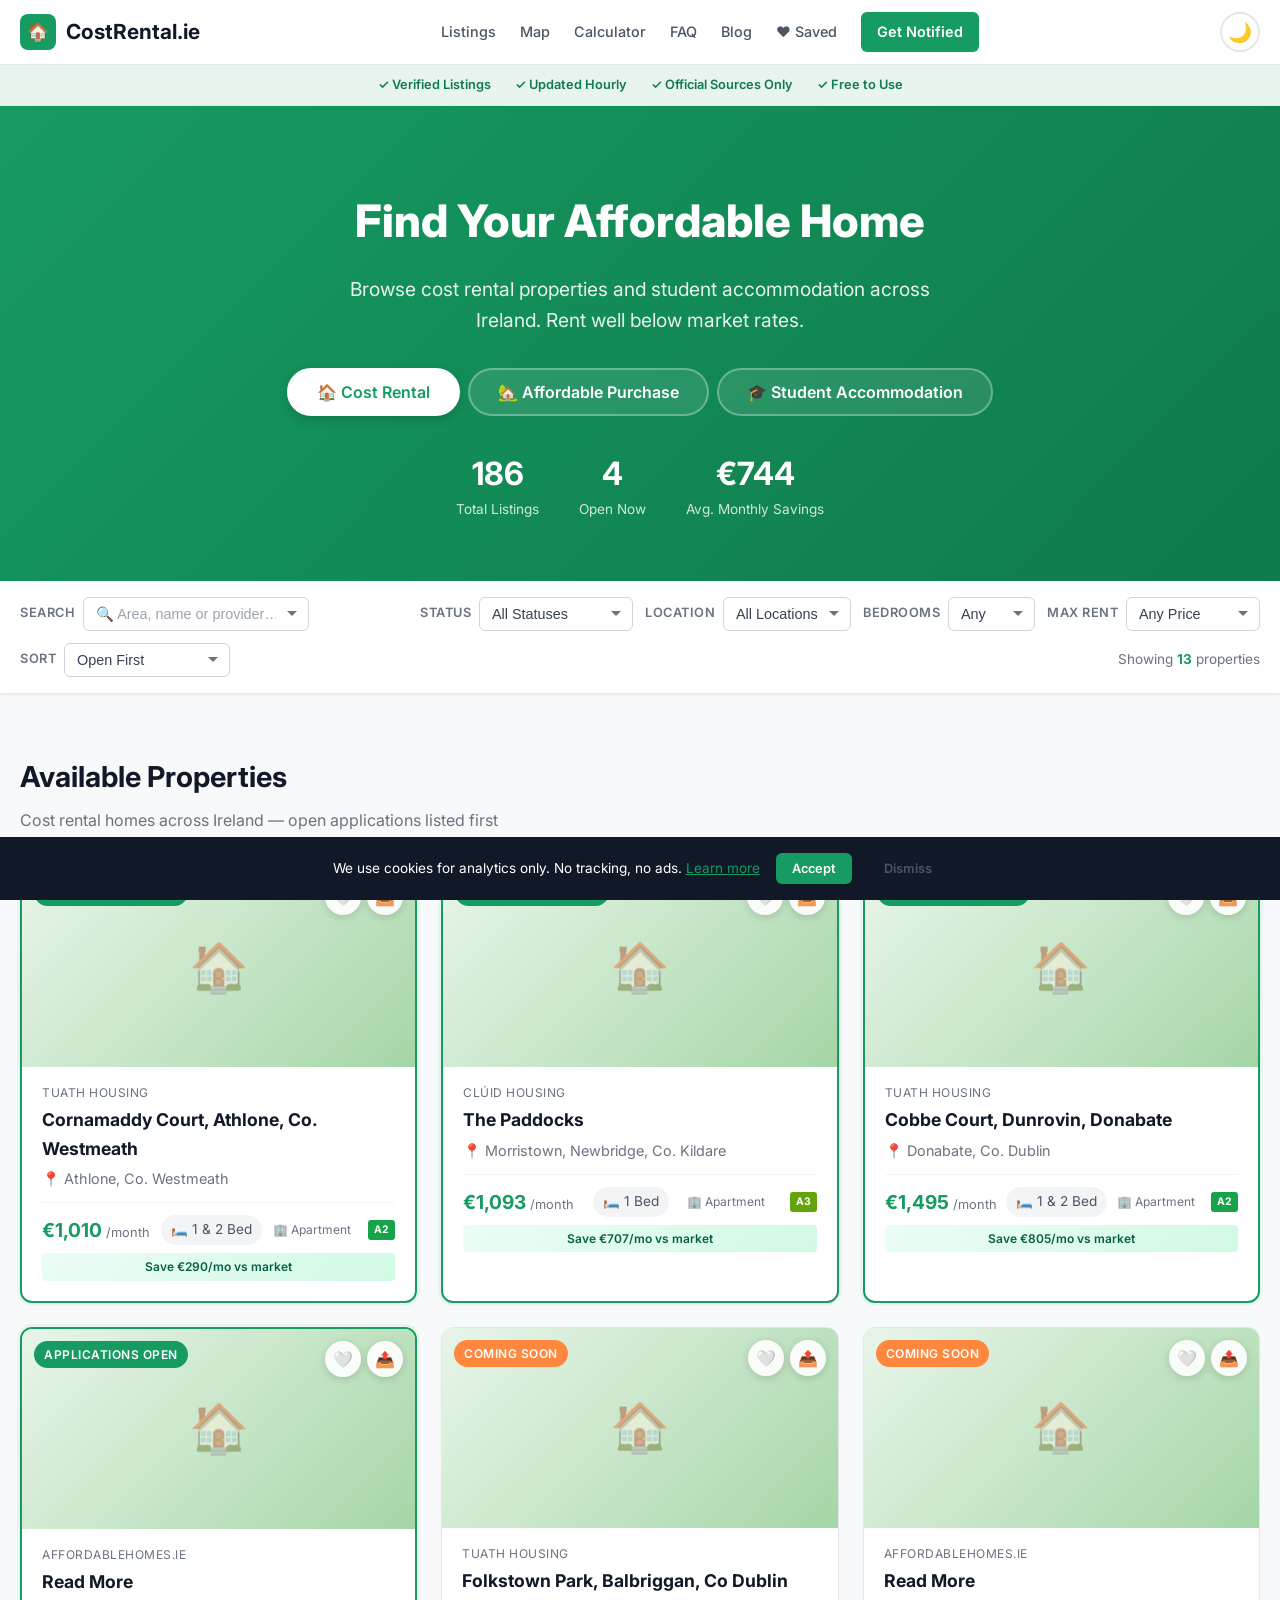
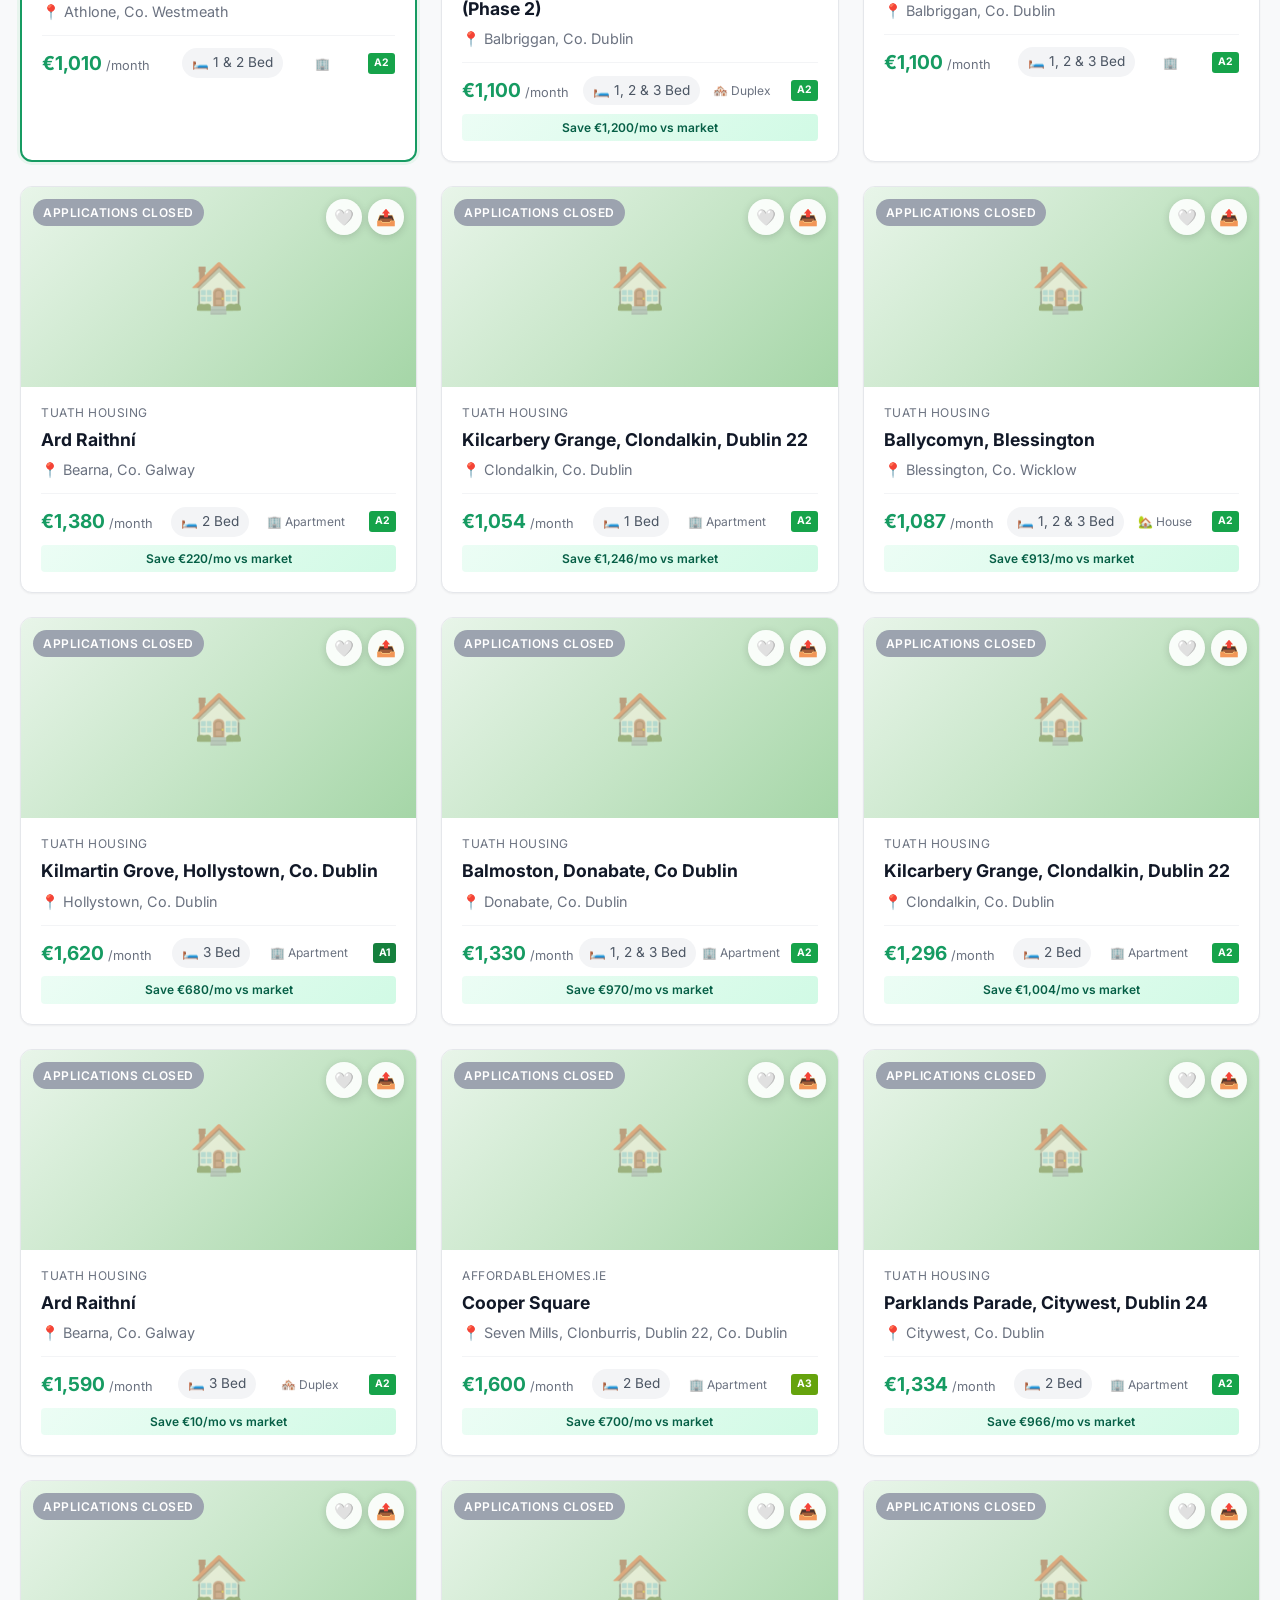
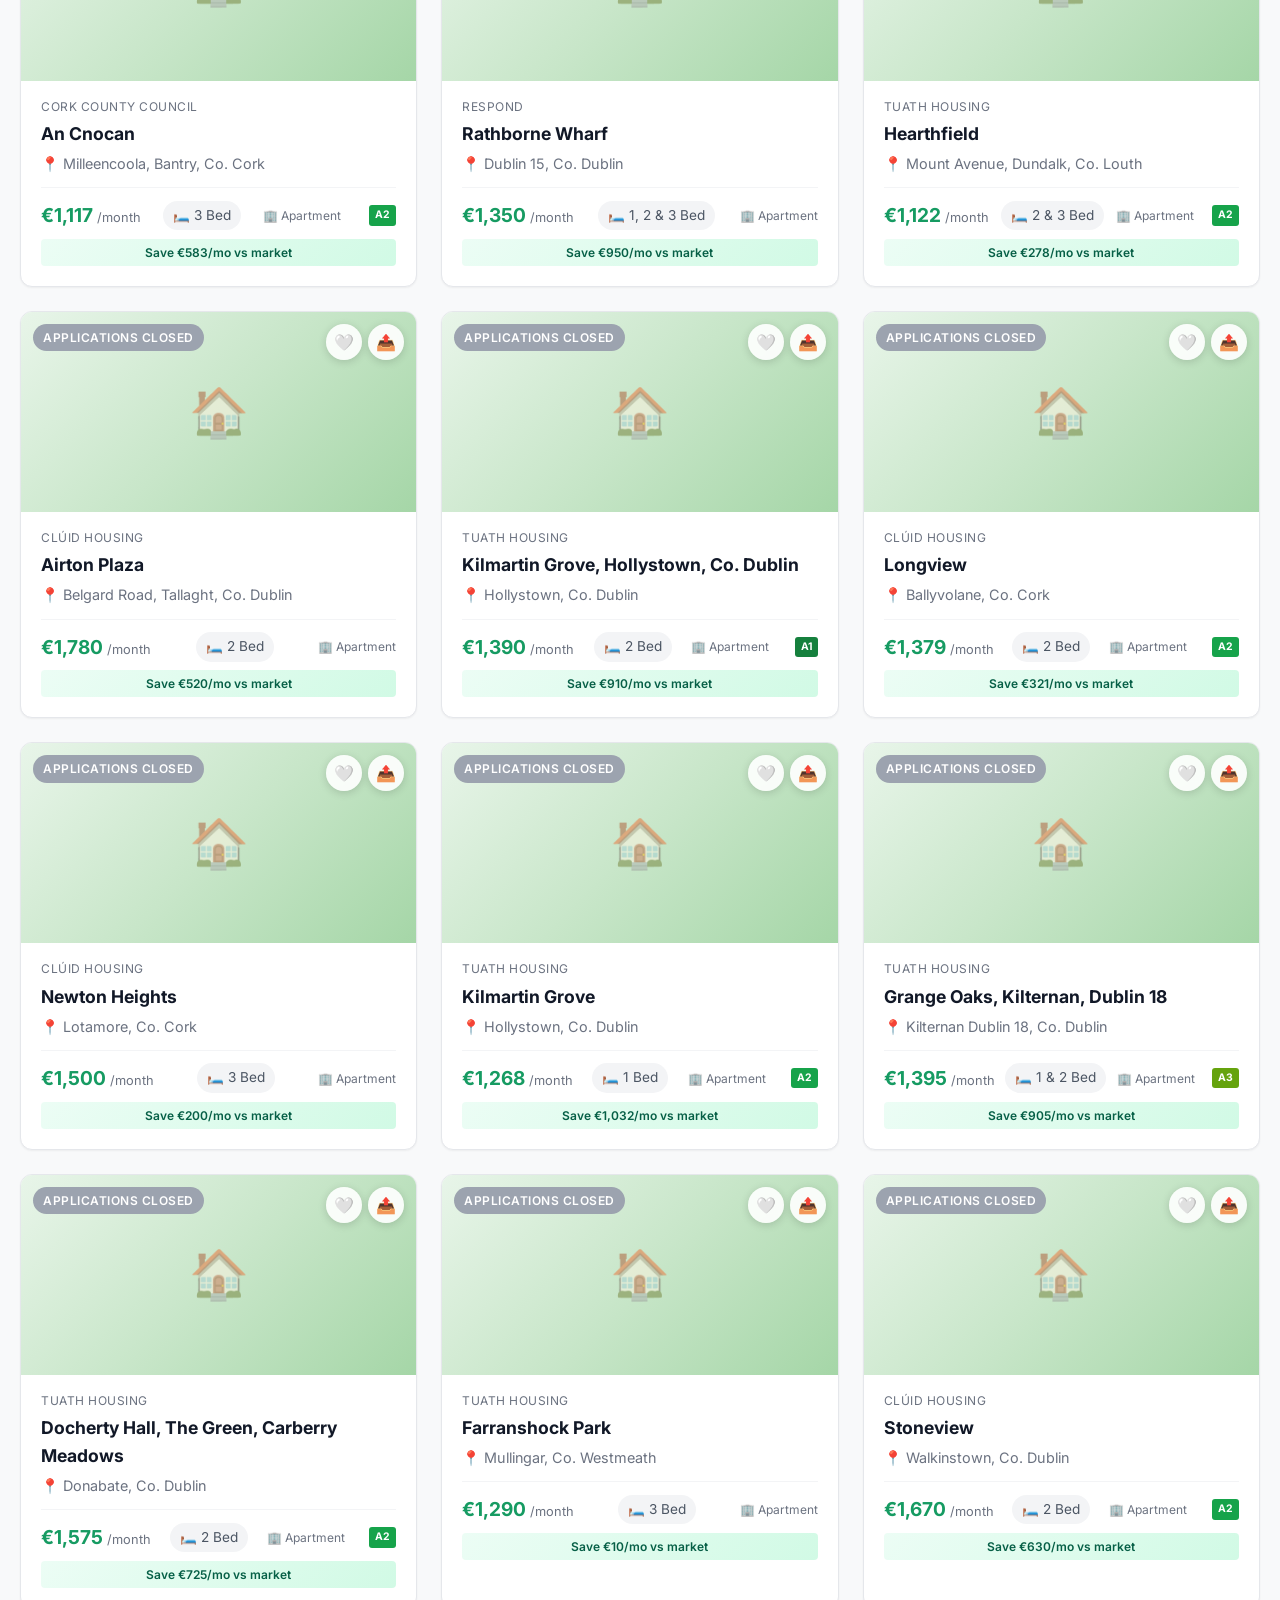
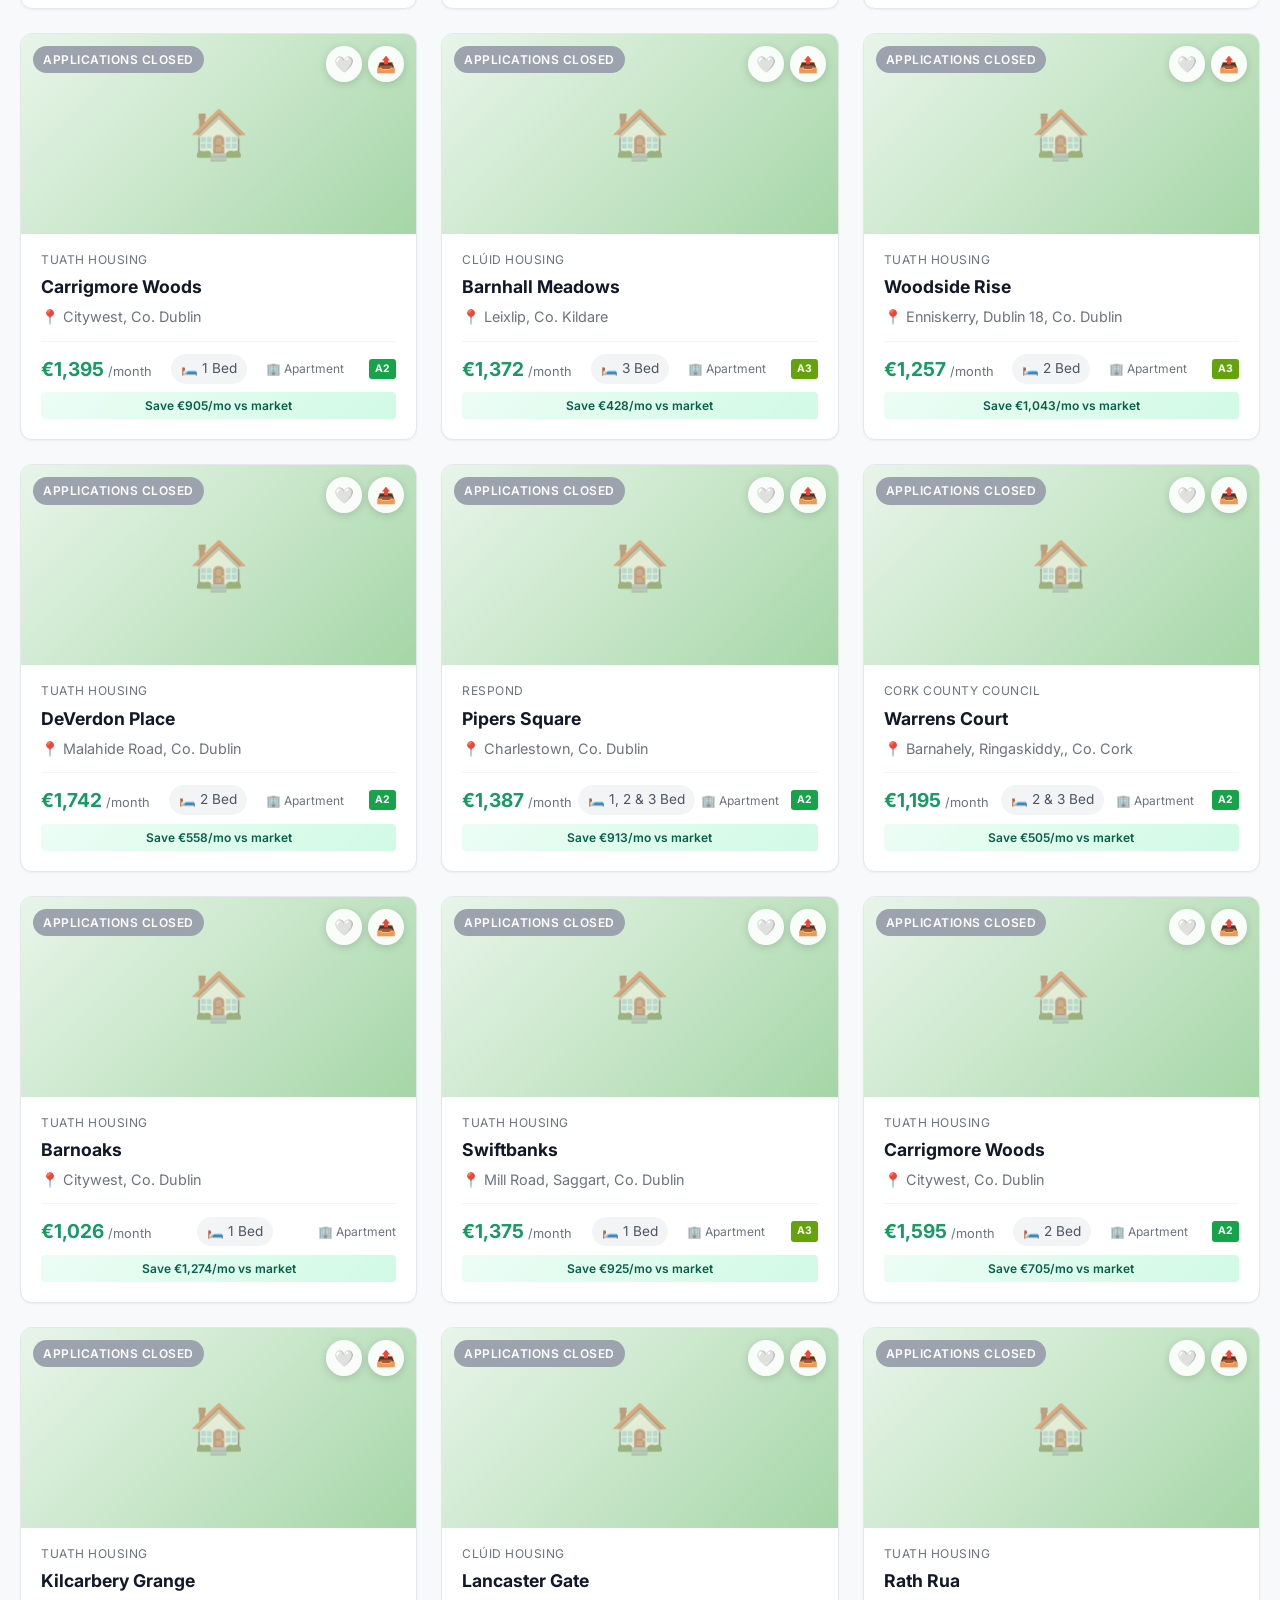
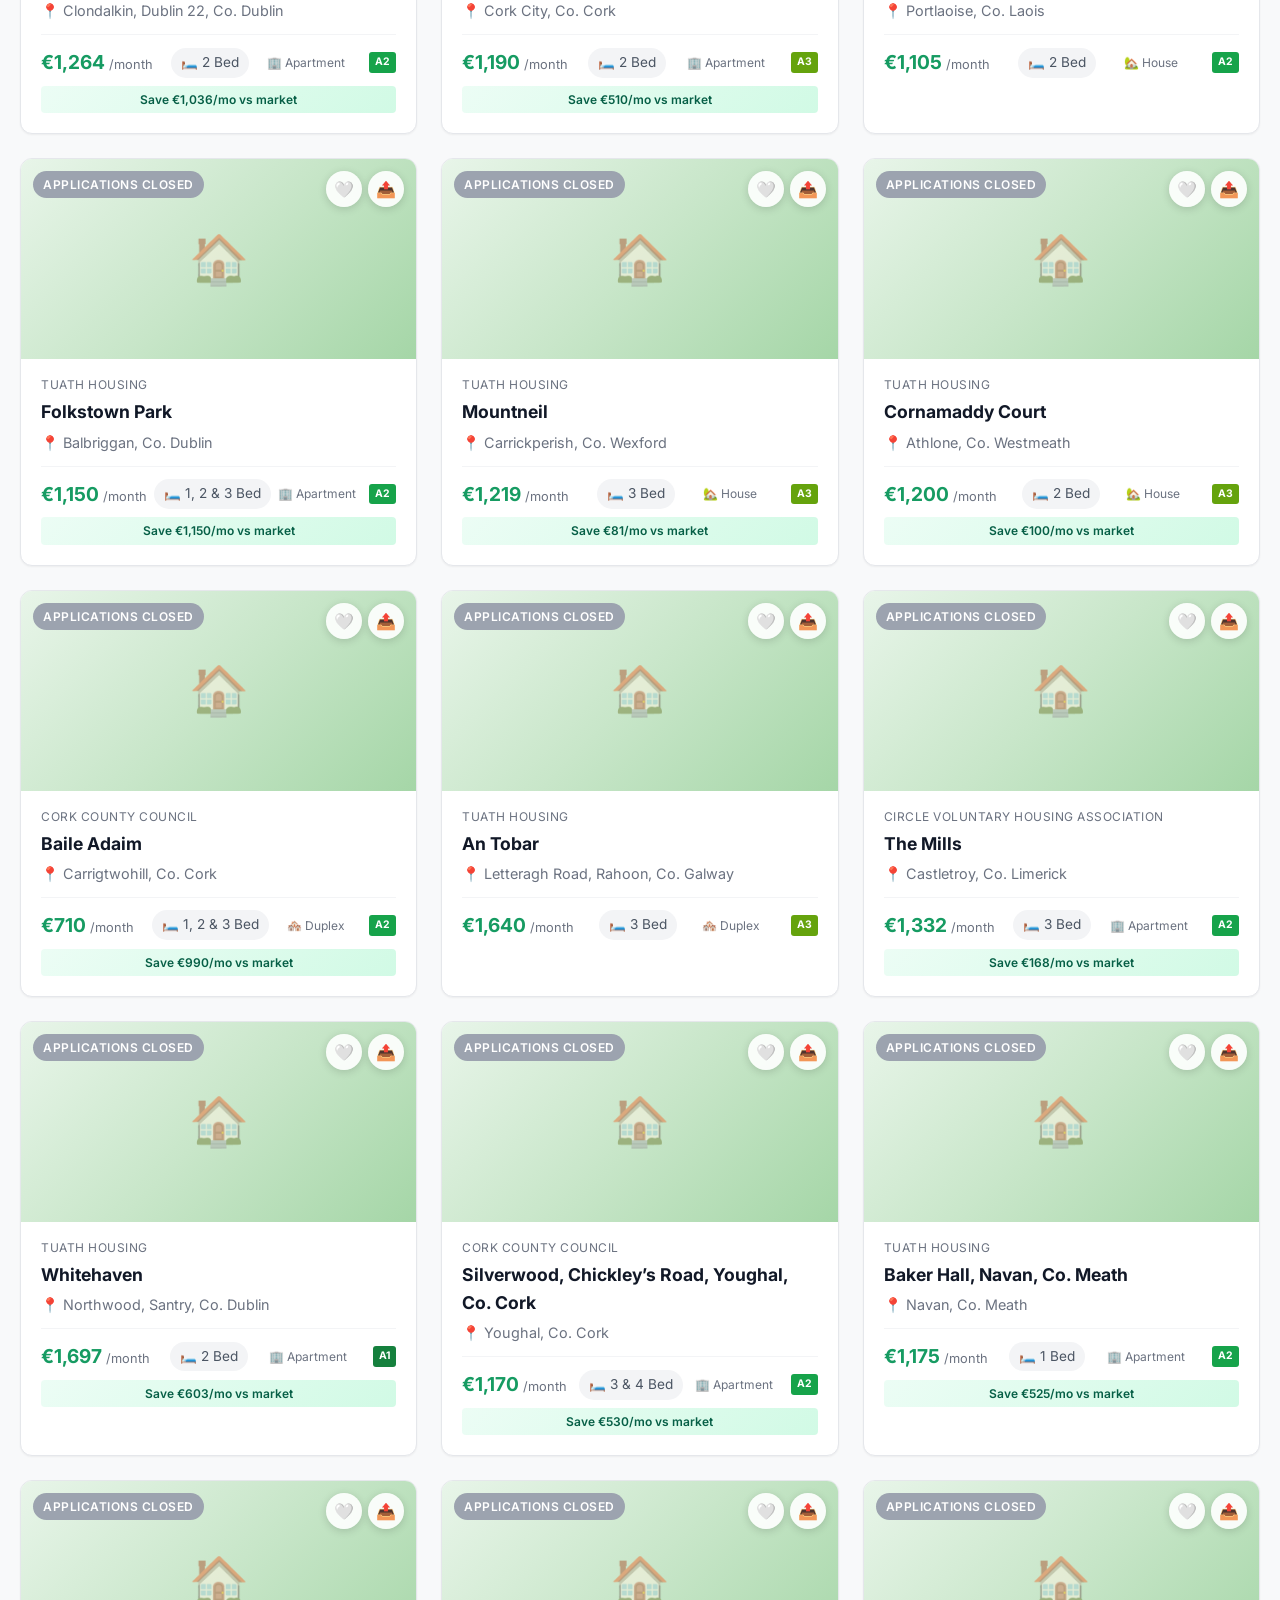
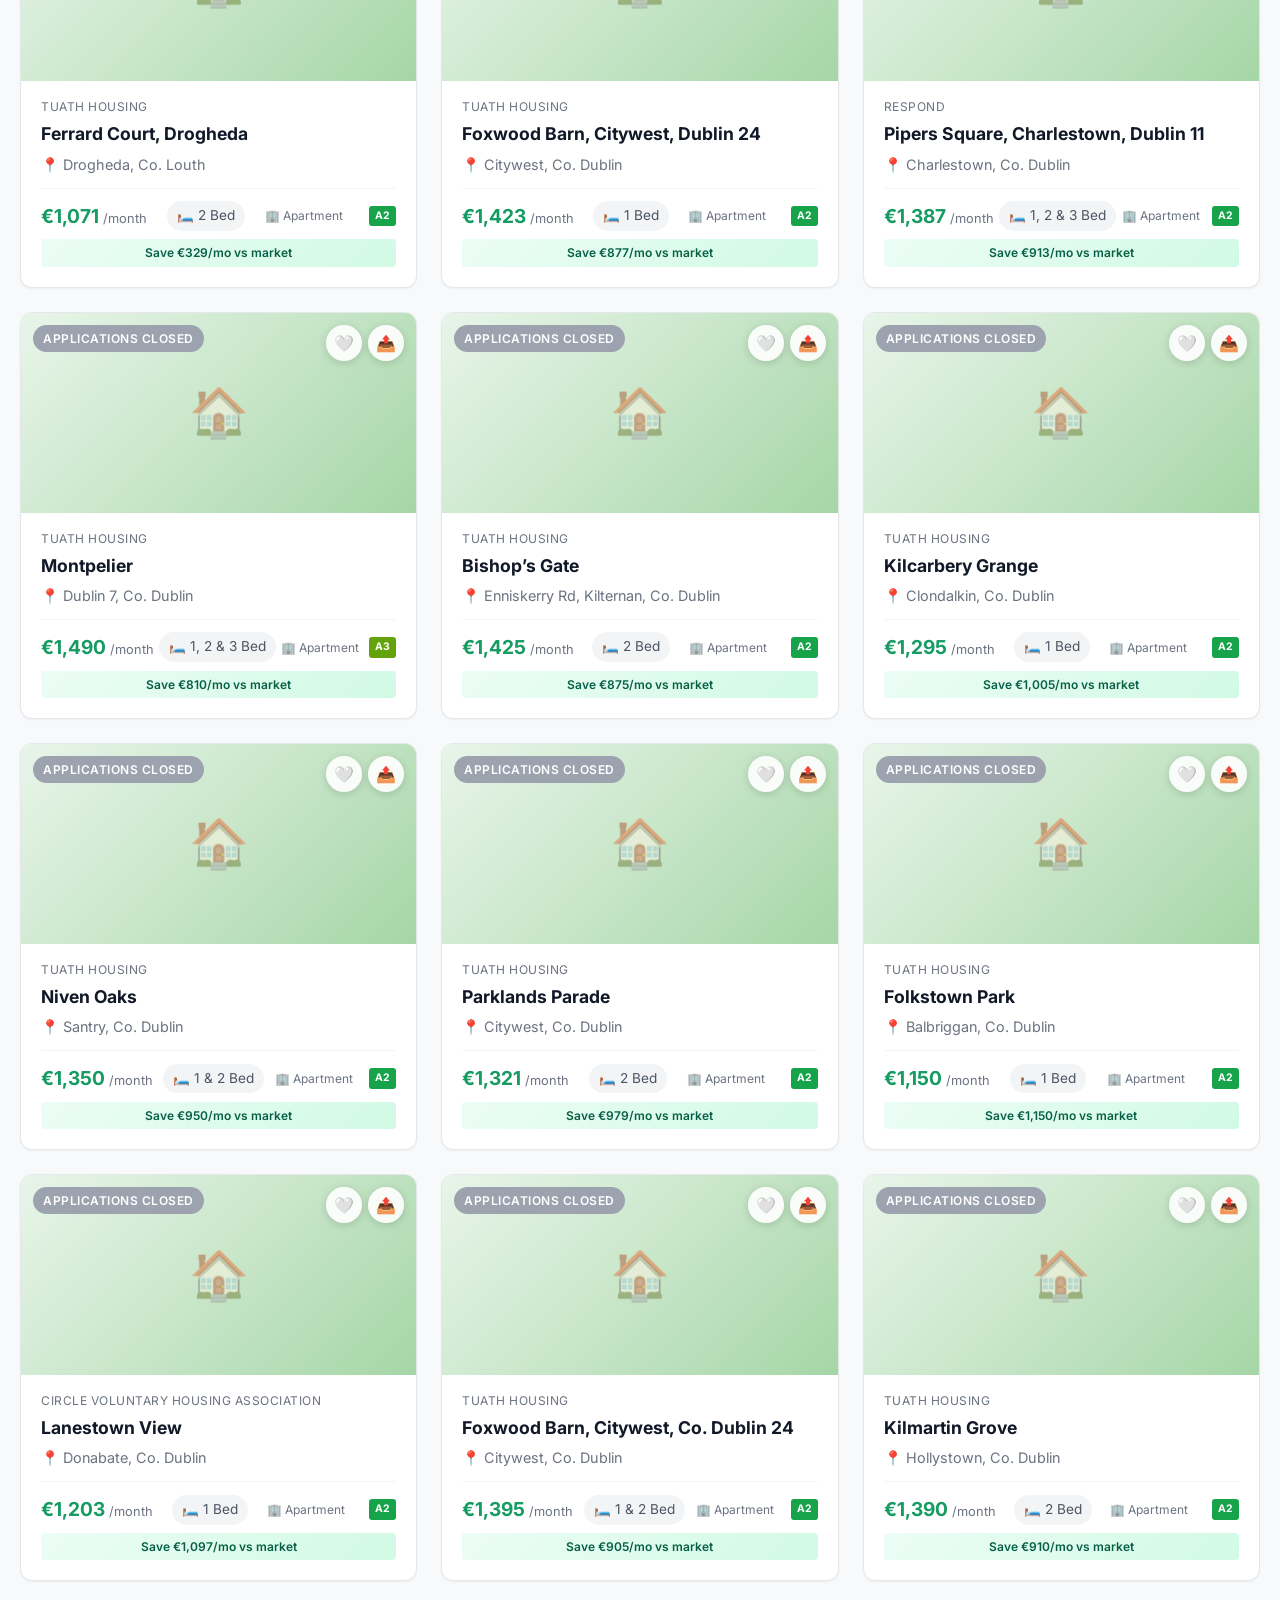
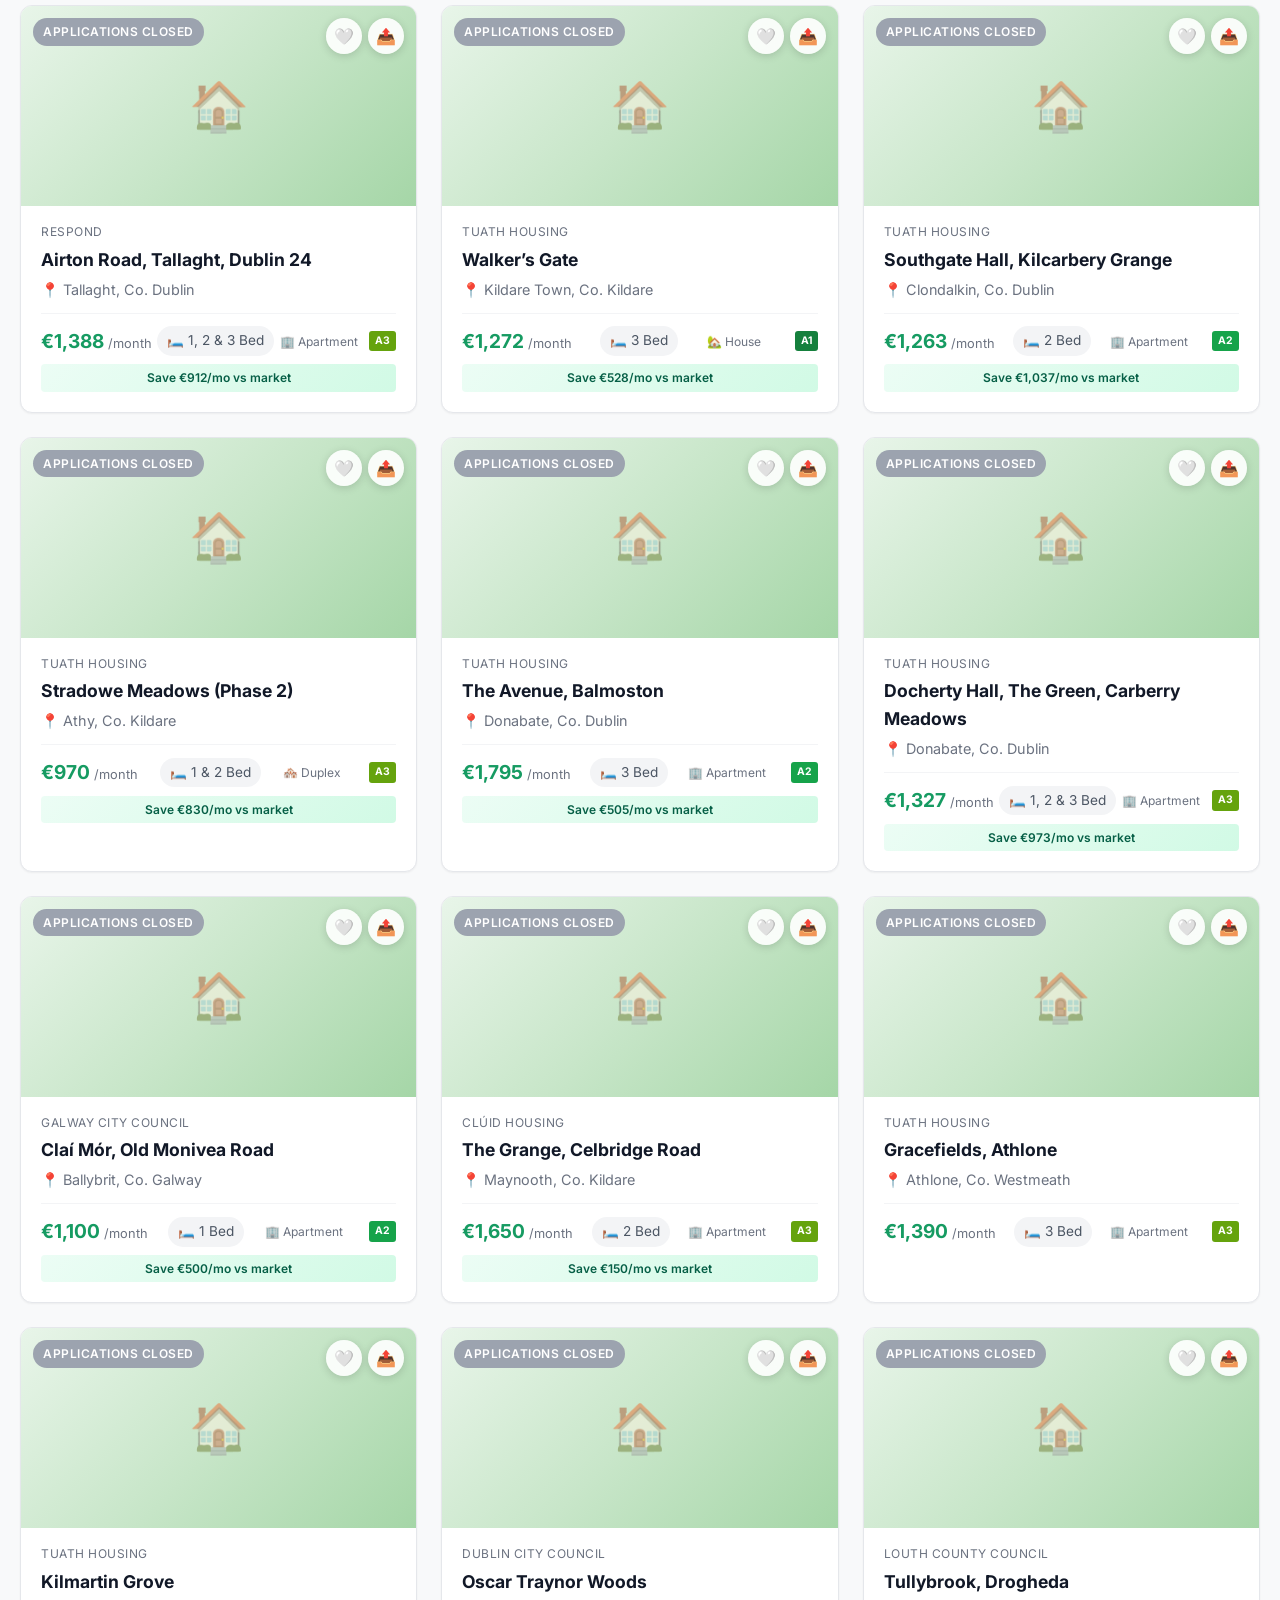
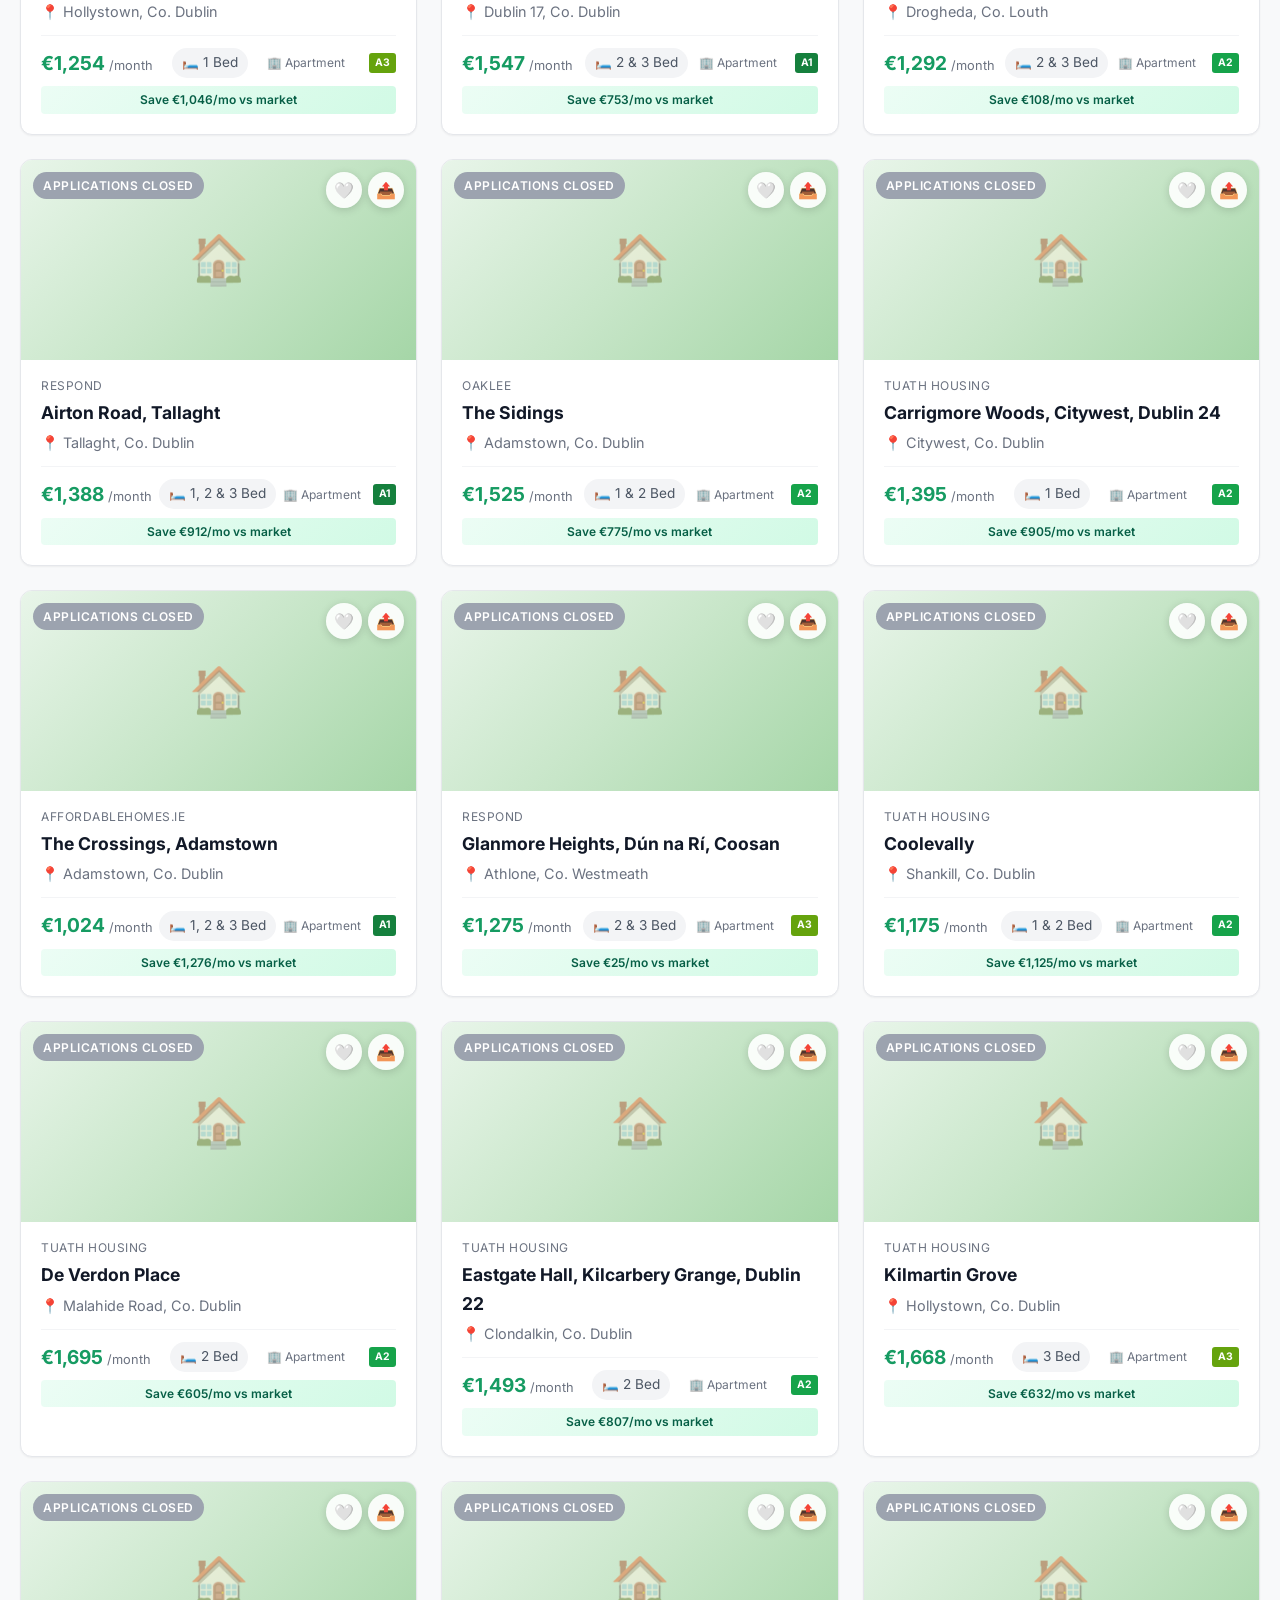
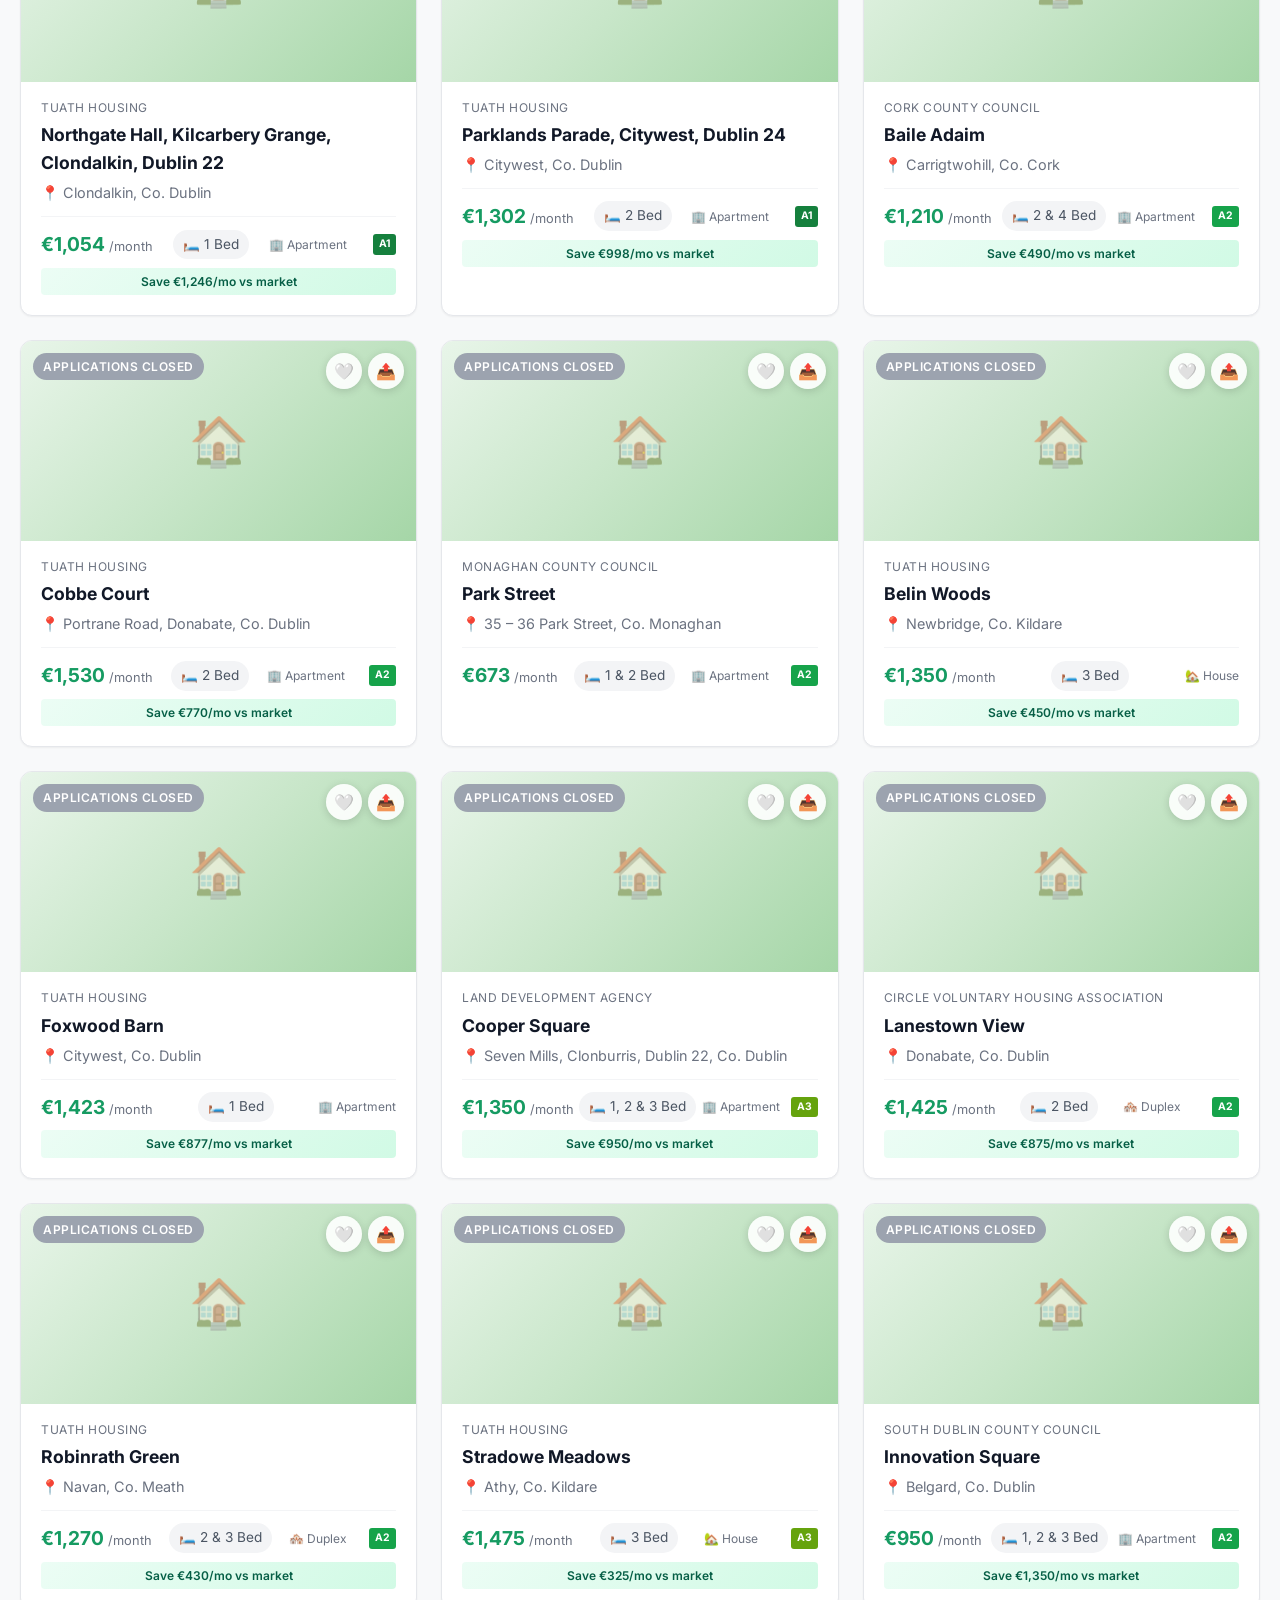
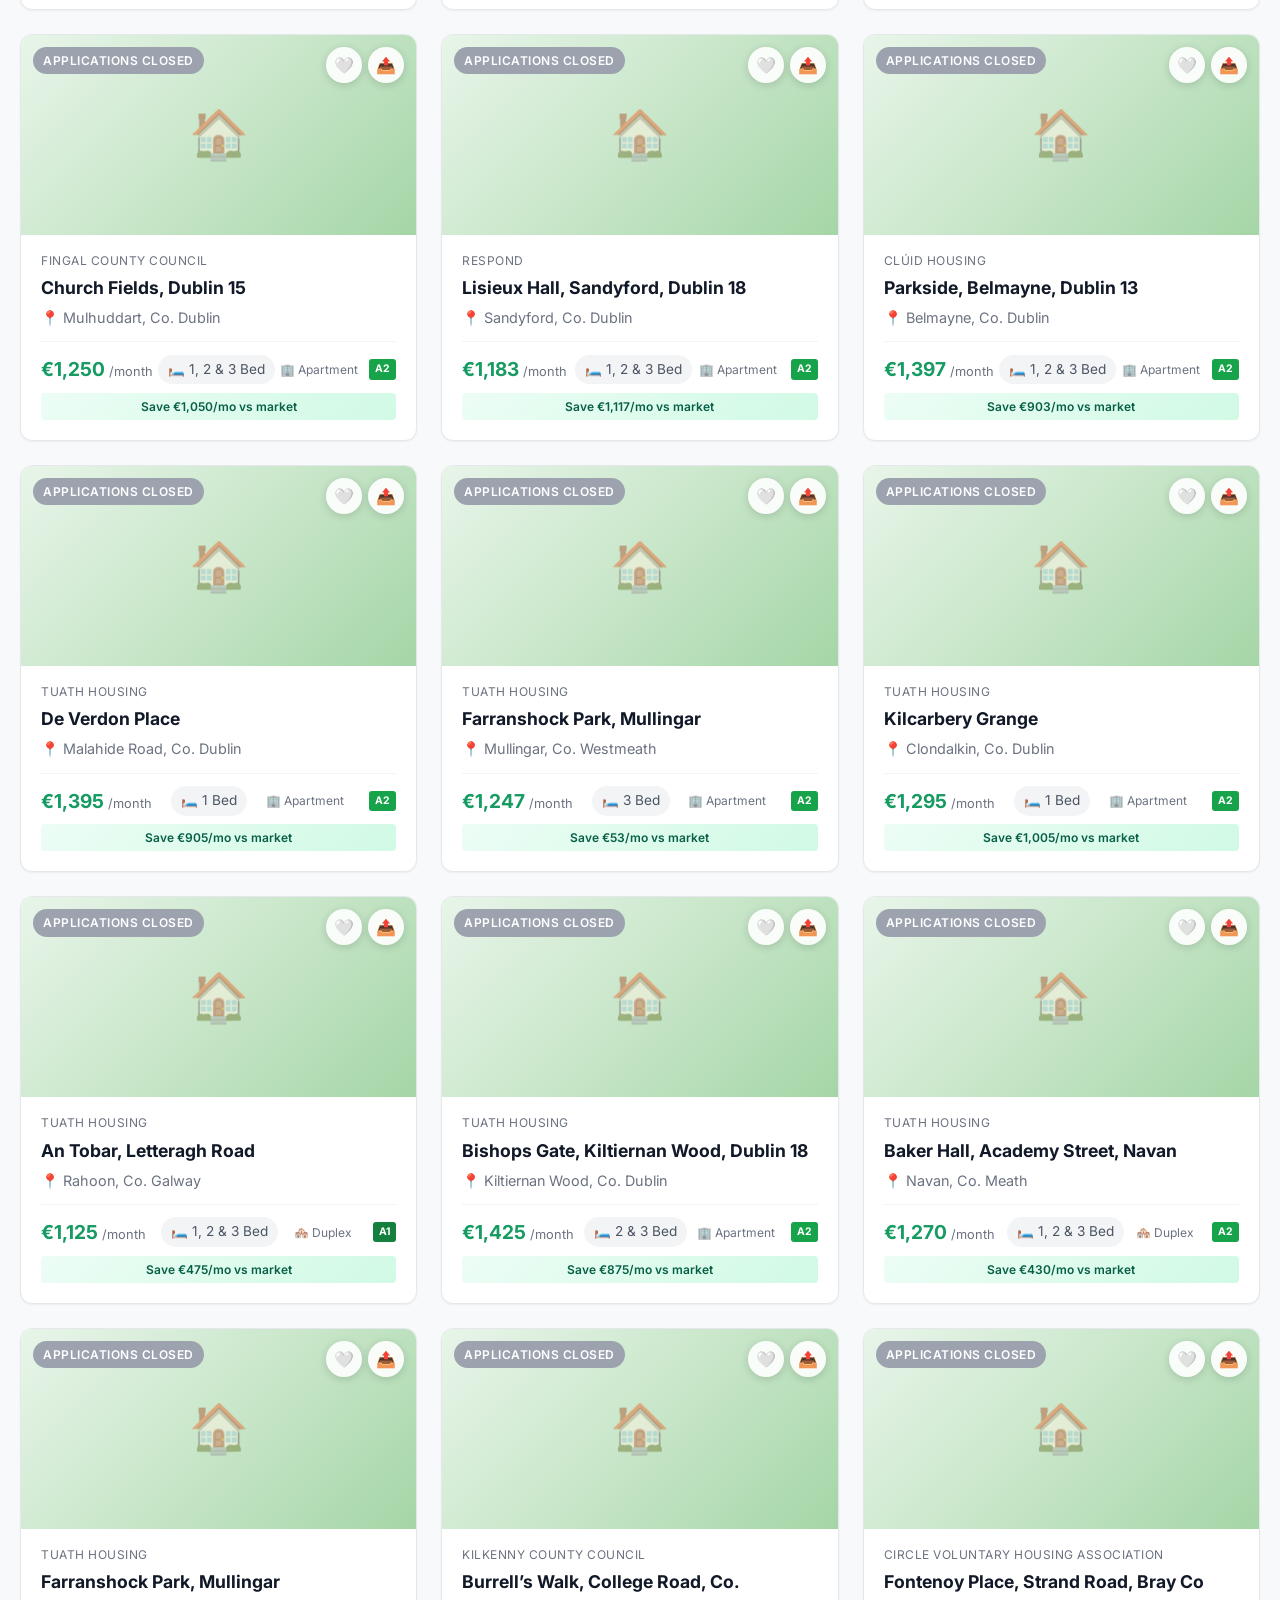
==== commit 577bf21b: "feat: search bar, sort options, closing-soon filter, map price pins, trust links - Add free-text sea" ====
--- a/index.html
+++ b/index.html
@@ -111,12 +111,17 @@
   <!-- Filter Bar (Cost Rental) -->
   <div class="filter-bar" id="filter-bar">
     <div class="container">
+      <div class="filter-group filter-search">
+        <label>Search</label>
+        <input type="text" class="filter-select" id="filter-search" placeholder="🔍 Area, name or provider…" autocomplete="off">
+      </div>
       <div class="filter-group">
         <label>Status</label>
         <select class="filter-select" id="filter-status">
           <option value="all">All Statuses</option>
           <option value="saved">❤️ My Saved</option>
           <option value="open">Open</option>
+          <option value="closing_soon">⏰ Closing Soon</option>
           <option value="coming_soon">Coming Soon</option>
           <option value="closed">Closed</option>
         </select>
@@ -146,6 +151,16 @@
           <option value="1400">Under €1,400</option>
           <option value="1600">Under €1,600</option>
           <option value="2000">Under €2,000</option>
+        </select>
+      </div>
+      <div class="filter-group">
+        <label>Sort</label>
+        <select class="filter-select" id="filter-sort">
+          <option value="status">Open First</option>
+          <option value="closing">Closing Soonest</option>
+          <option value="price-asc">Price: Low → High</option>
+          <option value="price-desc">Price: High → Low</option>
+          <option value="name">Name A-Z</option>
         </select>
       </div>
       <div class="filter-count">
@@ -603,9 +618,15 @@
         </div>
         <div class="footer-links">
           <h4>Resources</h4>
-          <a href="https://affordablehomes.ie/" target="_blank">AffordableHomes.ie</a>
-          <a href="https://lda.ie" target="_blank">LDA</a>
-          <a href="https://www.gov.ie/en/publication/cost-rental/" target="_blank">Gov.ie</a>
+          <a href="https://affordablehomes.ie/" target="_blank" rel="noopener">AffordableHomes.ie</a>
+          <a href="https://lda.ie" target="_blank" rel="noopener">LDA</a>
+          <a href="https://www.gov.ie/en/publication/cost-rental/" target="_blank" rel="noopener">Gov.ie</a>
+        </div>
+        <div class="footer-links">
+          <h4>Official Guidance</h4>
+          <a href="https://www.citizensinformation.ie/en/housing/renting-a-home/help-with-renting/cost-rental-housing/" target="_blank" rel="noopener">Citizens Information</a>
+          <a href="https://www.housingagency.ie/crtis/" target="_blank" rel="noopener">Housing Agency (CRTiS)</a>
+          <a href="https://www.rtb.ie/renting/types-of-tenancies/cost-rental-housing/" target="_blank" rel="noopener">RTB — Your Rights</a>
         </div>
       </div>
       <div class="footer-bottom">
--- a/css/style.css
+++ b/css/style.css
@@ -1234,3 +1234,8 @@
 
 /* === AD ZONE === */
 .ad-zone { max-width: var(--max-width); margin: 16px auto; padding: 0 20px; min-height: 90px; }
+
+/* --- Search box + map price pins (added) --- */
+.filter-search { flex: 1 1 220px; min-width: 200px; }
+#filter-search::placeholder { color: var(--gray-400, #9ca3af); }
+.custom-marker.price-pin { background: transparent !important; border: none !important; }
